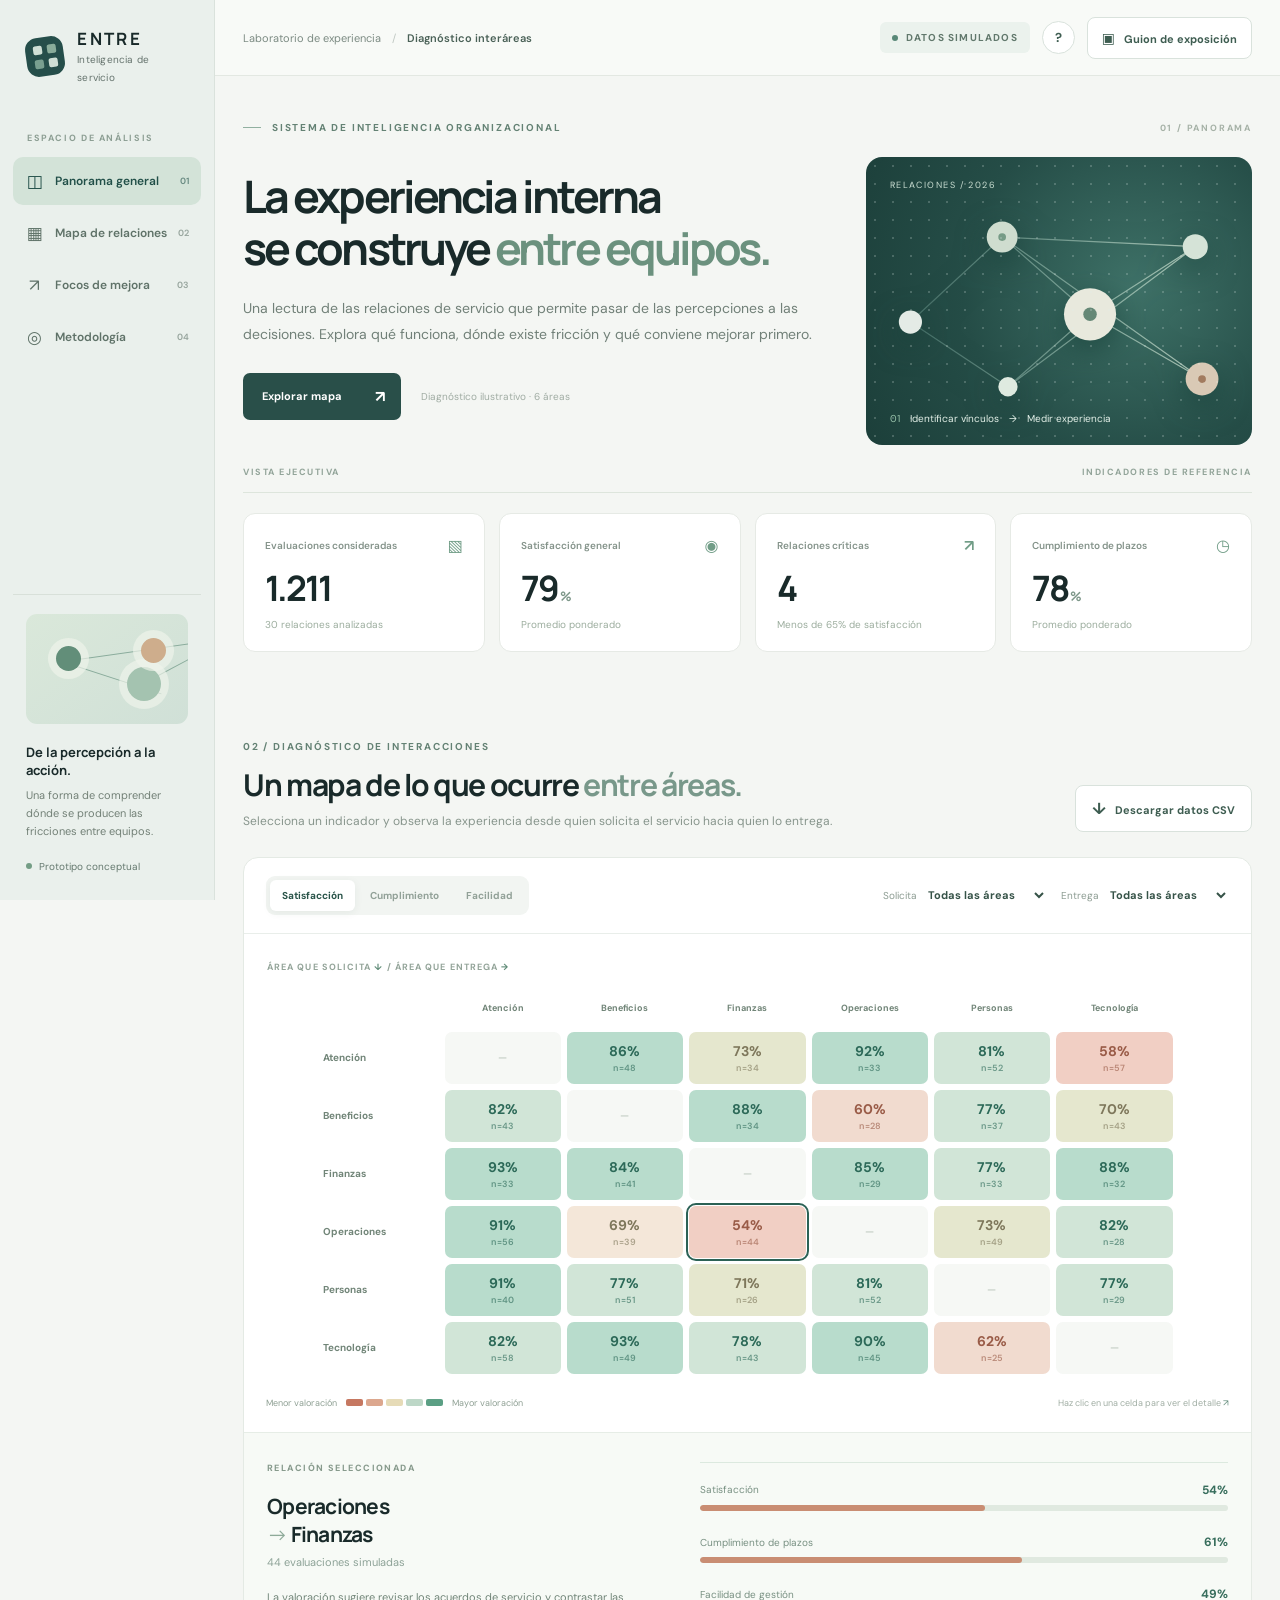
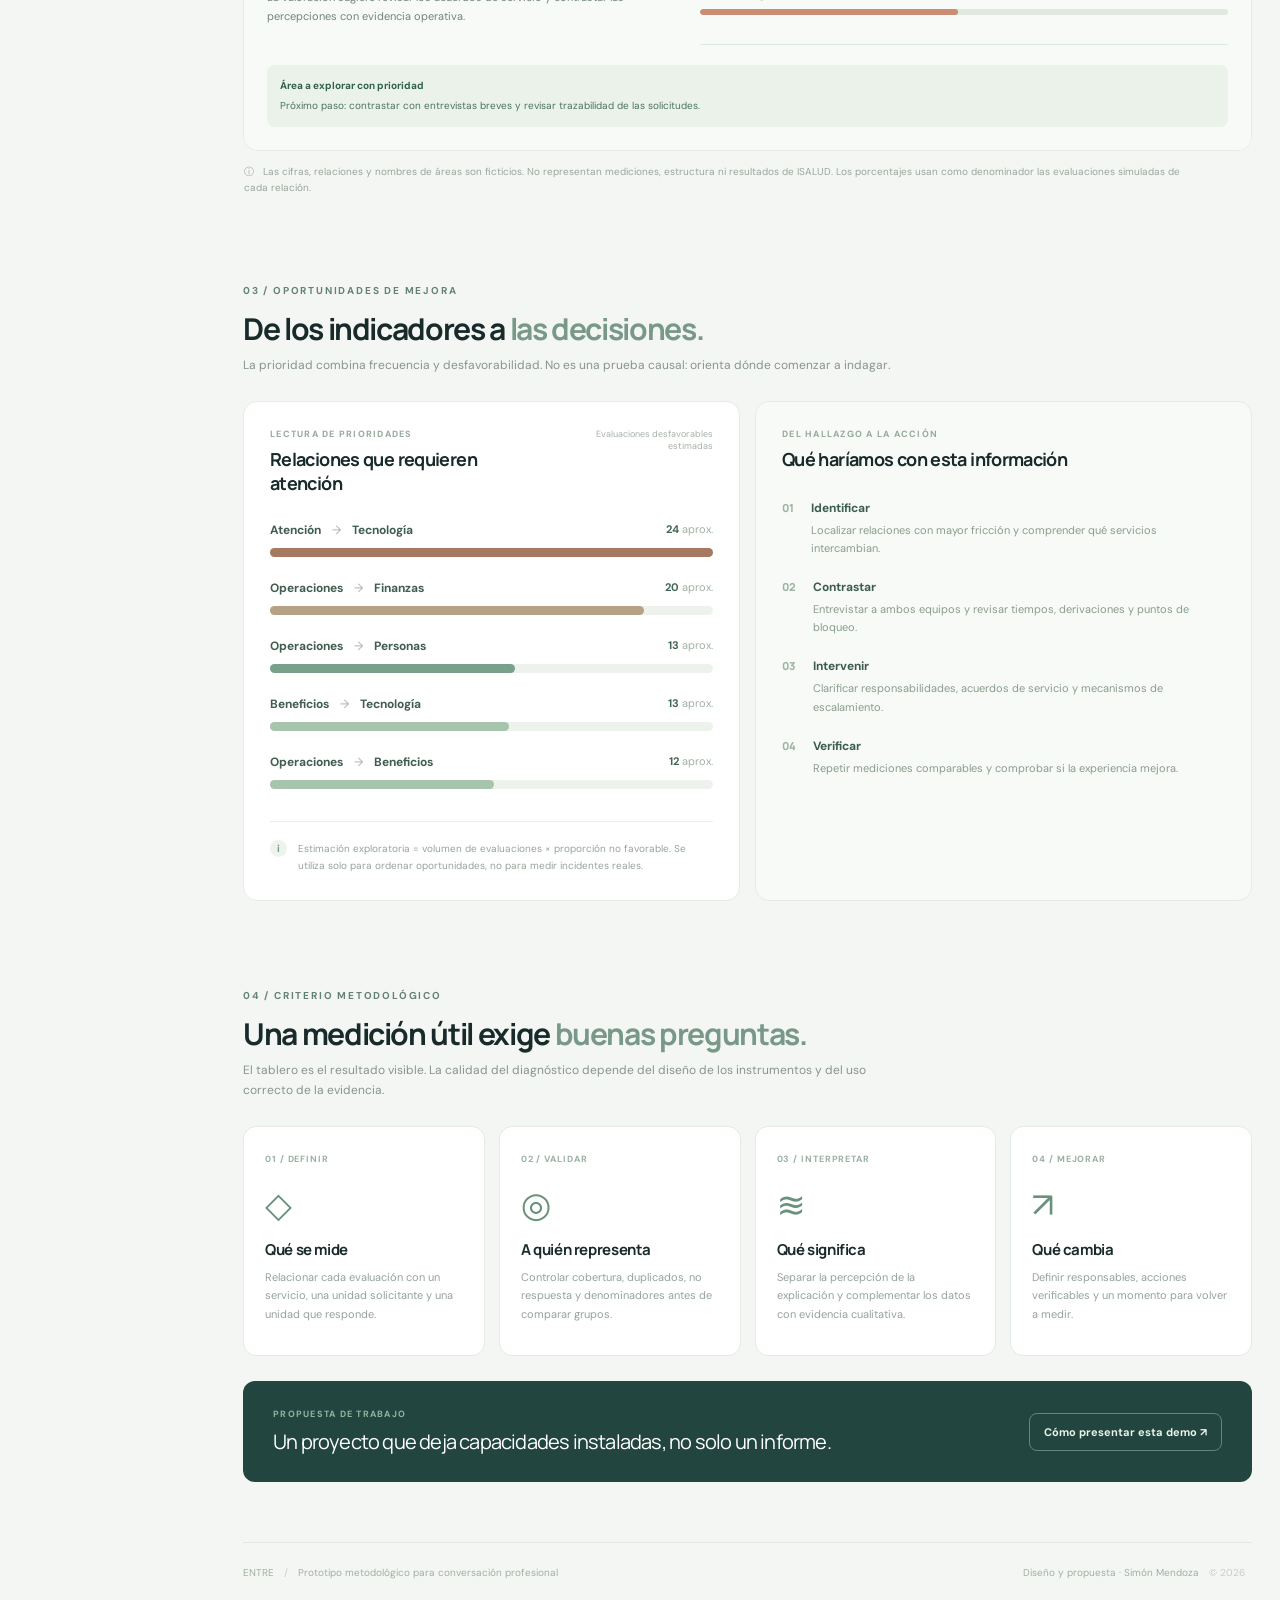
==== index.html @ df9f067a "Add standalone interactive internal-service experience demo" ====
<!doctype html>
<html lang="es">
<head>
  <meta charset="utf-8" />
  <meta name="viewport" content="width=device-width, initial-scale=1" />
  <meta name="theme-color" content="#f5f6f4" />
  <meta name="description" content="Prototipo interactivo de diagnóstico de experiencia de servicio interno, con datos completamente simulados." />
  <title>Experiencia interna — Explorador de relaciones</title>
  <link rel="preconnect" href="https://fonts.googleapis.com" />
  <link rel="preconnect" href="https://fonts.gstatic.com" crossorigin />
  <link href="https://fonts.googleapis.com/css2?family=DM+Sans:wght@400;500;600;700&family=Manrope:wght@400;500;600;700;800&display=swap" rel="stylesheet" />
  <style>
:root{--ink:#192a2a;--ink2:#293d3d;--subtle:#7b8582;--canvas:#f4f6f3;--paper:#fff;--border:#e5e9e5;--green:#2c6964;--greenlight:#e9f1ec;--brown:#bd825e;--radius:17px;--display:'Manrope',system-ui,sans-serif;--body:'DM Sans',system-ui,sans-serif}*{box-sizing:border-box}html{scroll-behavior:smooth}body{margin:0;background:var(--canvas);color:var(--ink);font-family:var(--body);font-size:14px;-webkit-font-smoothing:antialiased}button,select{font:inherit}button,a{-webkit-tap-highlight-color:transparent}button{cursor:pointer}a{text-decoration:none;color:inherit}a:focus-visible,button:focus-visible,select:focus-visible{outline:3px solid #9cc3b0;outline-offset:3px}#inicio,#relaciones,#prioridades,#metodologia{scroll-margin-top:95px}.site-shell{display:flex;min-height:100vh}.sidebar{position:sticky;top:0;height:100vh;width:253px;min-width:253px;padding:31px 19px 24px;background:#eaf0ec;border-right:1px solid #dae2dc;display:flex;flex-direction:column;z-index:30}.brand{display:flex;align-items:center;gap:13px;padding:2px 13px 30px}.brand-mark{height:39px;width:39px;display:grid;grid-template-columns:repeat(2,9px);grid-template-rows:repeat(2,9px);justify-content:center;align-content:center;gap:5px;border-radius:12px;background:#254e4a;transform:rotate(-8deg)}.brand-mark span{background:#cfdfd5;border-radius:2px}.brand-mark span:nth-child(2){background:#89ac9a}.brand-mark span:nth-child(3){background:#799f90}.brand-copy strong{display:block;font-family:var(--display);font-size:17px;letter-spacing:.14em;line-height:1.15}.brand-copy small{font-size:10px;color:#65736d;letter-spacing:.02em}.sidebar-label{padding:17px 14px 13px;font-size:9px;color:#8c9e93;letter-spacing:.18em;font-weight:700}.side-nav{display:grid;gap:4px}.nav-link{display:flex;align-items:center;gap:11px;padding:13px 12px;border-radius:10px;color:#5f7268;font-size:12px;font-weight:600;transition:.2s}.nav-link:hover{background:#dee9e1;color:#1e514b}.nav-link.is-active{background:#d3e3d8;color:#214f48}.nav-icon{font-size:17px;width:19px;text-align:center;font-weight:400}.nav-num{margin-left:auto;font-size:9px;opacity:.6}.sidebar-spacer{flex:1}.sidebar-bottom{padding:19px 13px 0;border-top:1px solid #d8e0d9}.concept-visual{position:relative;height:110px;width:100%;overflow:hidden;background:linear-gradient(142deg,#dae8da,#d0e0d7);border-radius:11px;margin-bottom:19px}.visual-dot{position:absolute;z-index:2;width:25px;height:25px;border-radius:50%;background:#628e79;box-shadow:0 0 0 8px #f0f5ecaa}.visual-dot.a{left:30px;top:32px}.visual-dot.b{left:101px;top:53px;width:34px;height:34px;background:#a4c3b0}.visual-dot.c{right:22px;top:24px;background:#cead8c}.visual-link{position:absolute;background:#8bad9d;height:1px;transform-origin:left}.visual-link.l1{width:95px;left:45px;top:50px;transform:rotate(18deg)}.visual-link.l2{width:79px;left:123px;top:66px;transform:rotate(-28deg)}.visual-link.l3{width:132px;left:45px;top:46px;transform:rotate(-8deg)}.sidebar-bottom-title{font-weight:700;font-family:var(--display);font-size:13px}.sidebar-bottom p{line-height:1.65;color:#738177;font-size:11px;margin:7px 0 15px}.footer-chip{display:inline-flex;align-items:center;gap:7px;font-size:10px;color:#65796f}.footer-chip i,.simulation-indicator span{display:block;background:#749d85;width:6px;height:6px;border-radius:50%}.main-wrap{min-width:0;flex:1}.topbar{height:76px;border-bottom:1px solid #e3e8e2;display:flex;align-items:center;justify-content:space-between;padding:0 clamp(28px,4.1vw,78px);background:#f8faf7;gap:12px}.breadcrumb{display:flex;align-items:center;gap:11px;color:#7c8b83;font-size:11px}.breadcrumb strong{color:#4a6157;font-weight:600}.crumb-sep{opacity:.45}.top-actions{display:flex;align-items:center;gap:12px}.simulation-indicator{font-size:10px;letter-spacing:.12em;color:#61786c;display:flex;align-items:center;gap:8px;font-weight:700;background:#ebf2ed;padding:9px 12px;border-radius:6px}.simulation-indicator span{background:#588877}.outline-button,.icon-button,.light-button{border:1px solid #d9e2dc;background:#fff;color:#3e5d51;border-radius:8px;padding:11px 14px;font-size:11px;font-weight:700;transition:.18s}.outline-button:hover,.light-button:hover{border-color:#7fa996;background:#f0f6f1}.icon-button{height:33px;width:33px;border-radius:50%;padding:0;display:grid;place-items:center;font-size:13px}.tiny-icon{padding-right:6px;font-size:14px}main{max-width:1590px;margin:auto;padding:0 clamp(28px,4.1vw,78px)}.intro-section{padding-top:45px}.eyebrow,.mini-eyebrow{color:#648274;letter-spacing:.18em;font-weight:700;font-size:10px;display:flex;align-items:center;gap:11px}.eyebrow.small{font-size:10px}.mini-line{width:18px;height:1px;background:#91b0a0}.small-stamp{margin-left:auto;color:#a5b1a6;font-size:9px}.hero-grid{display:grid;grid-template-columns:minmax(0,1.8fr) minmax(280px,.82fr);gap:24px;margin-top:23px}.hero-left{padding:13px 0 25px}h1,h2,h3,p{margin-top:0}h1{font-family:var(--display);letter-spacing:-.065em;line-height:1.17;font-size:clamp(38px,3.58vw,62px);font-weight:700;margin:0 0 21px}h1 em{font-style:normal;color:#6b917e}.hero-description{max-width:670px;font-size:14px;color:#718078;line-height:1.85;margin-bottom:25px}.hero-cta{display:flex;align-items:center;gap:20px;color:#a0aca3;font-size:10px}.primary-button{display:inline-flex;align-items:center;justify-content:center;gap:33px;padding:13px 16px 13px 19px;background:#294f49;color:#fff;border:none;border-radius:7px;font-size:11px;font-weight:700;transition:transform .2s,background .2s}.primary-button:hover{background:#36675e;transform:translateY(-1px)}.primary-button span{font-size:16px}.hero-art{position:relative;min-height:261px;border-radius:16px;background:radial-gradient(circle at 70% 45%,#3f7268,#254d47 55%,#1c3f3a);overflow:hidden}.hero-art:after{content:"";position:absolute;inset:0;pointer-events:none;opacity:.22;background-image:radial-gradient(#e1ede9 1px,transparent 1px);background-size:18px 18px}.art-corner{position:absolute;top:22px;left:24px;z-index:2;font-size:9px;letter-spacing:.16em;color:#c9ddd1}.network-illustration{position:absolute;inset:0;width:100%;height:100%;filter:drop-shadow(0 10px 15px #173f37aa)}.art-annotation{position:absolute;bottom:20px;left:24px;right:20px;z-index:2;color:#e3f0e8;font-size:10px;display:flex;gap:10px;align-items:center}.art-annotation span:first-child{color:#98c2aa}.section-divider{border-bottom:1px solid #dde5dc;display:flex;justify-content:space-between;padding:21px 0 14px;margin-bottom:20px;color:#92a499;font-size:9px;font-weight:700;letter-spacing:.17em}.metric-grid{display:grid;grid-template-columns:repeat(4,minmax(0,1fr));gap:14px}.metric-card{padding:21px 21px 20px;border:1px solid #e6eae5;border-radius:12px;background:#fff;min-height:135px;position:relative}.metric-top{display:flex;justify-content:space-between;align-items:center;gap:6px;color:#84938a;font-size:10px;font-weight:600}.metric-glyph{color:#719d87;font-size:16px}.metric-value{font-size:35px;font-family:var(--display);font-weight:700;letter-spacing:-.06em;margin-top:15px;line-height:1}.metric-unit{font-size:13px;letter-spacing:0;padding-left:2px;color:#7d9789}.metric-bottom{color:#9cad9e;font-size:10px;margin-top:12px}.section-space{padding-top:88px}.section-heading{display:flex;justify-content:space-between;align-items:flex-end;gap:18px;margin-bottom:25px}.section-heading h2{font-family:var(--display);font-size:clamp(25px,2.35vw,36px);font-weight:700;line-height:1.24;letter-spacing:-.045em;margin:13px 0 9px}.section-heading h2 span{color:#78988a}.section-heading p{font-size:12px;color:#87958c;line-height:1.65;margin-bottom:0;max-width:660px}.light-button{padding:12px 16px;font-size:11px;white-space:nowrap}.light-button span{font-size:16px;margin-right:6px}.chart-panel{background:#fff;border:1px solid #e4eae4;border-radius:15px;overflow:hidden}.toolbar{display:flex;justify-content:space-between;align-items:center;gap:14px;padding:18px 22px;border-bottom:1px solid #e9eeea;flex-wrap:wrap}.metric-toggle{padding:4px;background:#f2f5f2;border-radius:9px;display:flex;gap:3px}.metric-toggle button{background:transparent;border:0;color:#92a198;font-size:10px;font-weight:700;padding:9px 12px;border-radius:6px}.metric-toggle button.active{color:#285348;background:#fff;box-shadow:0 2px 8px #253d2a10}.toolbar-selectors{display:flex;gap:14px;align-items:center}.toolbar-selectors label{font-size:10px;color:#8c9c92}.toolbar-selectors select{background:#fff;border:0;color:#365348;font-weight:700;font-size:11px;max-width:152px;padding:7px 16px 7px 4px;cursor:pointer}.map-layout{display:grid;grid-template-columns:minmax(0,1.5fr) minmax(246px,.72fr)}.matrix-area{padding:27px 22px 23px;min-width:0}.matrix-label{font-size:9px;color:#93a499;letter-spacing:.12em;font-weight:700;margin:0 0 18px 1px}.matrix-label span{color:#5e8a76}.heatmap-scroll{width:100%;overflow-x:auto}.heatmap{display:grid;grid-template-columns:116px repeat(6,minmax(52px,1fr));grid-template-rows:35px repeat(6,52px);gap:6px;min-width:490px}.hm-corner,.hm-col-label,.hm-row-label{display:flex;align-items:center;font-size:10px;color:#718578;font-weight:700}.hm-col-label{text-align:center;justify-content:center;font-size:9px}.hm-row-label{font-size:10px}.hm-cell{border:1px solid transparent;border-radius:7px;display:flex;align-items:center;justify-content:center;flex-direction:column;gap:2px;color:#30594e;font-weight:700;font-size:14px;transition:transform .2s,box-shadow .2s,filter .2s;min-width:0}.hm-cell:not(.not-applicable):hover{transform:scale(1.055);z-index:2;box-shadow:0 8px 22px #294e3b1d}.hm-cell.selected{outline:2px solid #2c6256;outline-offset:1px;z-index:2}.hm-cell.not-applicable{background:#f6f8f5;color:#c4cec6;cursor:default;font-size:10px}.hm-cell.is-filtered{opacity:.13;pointer-events:none}.hm-cell small{font-size:9px;font-weight:600;opacity:.62}.matrix-foot{display:flex;justify-content:space-between;gap:10px;align-items:center;flex-wrap:wrap;margin-top:23px}.legend{display:flex;gap:9px;align-items:center;font-size:9px;color:#8fa094}.legend-ramp{display:flex;gap:3px}.legend-ramp i{width:17px;height:7px;border-radius:2px;background:#c67861}.legend-ramp i:nth-child(2){background:#dca78e}.legend-ramp i:nth-child(3){background:#e6dbb7}.legend-ramp i:nth-child(4){background:#bdd7c7}.legend-ramp i:nth-child(5){background:#5b9f84}.map-hint{font-size:9px;color:#a1aea4}.map-hint span{color:#5f8978}.relationship-card{background:#f7faf6;border-left:1px solid #e6ede6;padding:29px 23px 23px}.detail-eyebrow{font-size:9px;color:#879a8c;letter-spacing:.16em;font-weight:800}.detail-title{font-family:var(--display);font-size:21px;line-height:1.35;letter-spacing:-.035em;margin:18px 0 7px}.detail-route{color:#8da297;font-size:11px}.detail-summary{font-size:11px;color:#718578;line-height:1.7;margin:19px 0}.detail-metrics{display:grid;gap:14px;padding:19px 0;border-top:1px solid #dce9df;border-bottom:1px solid #dce9df}.detail-metric-top{display:flex;justify-content:space-between;align-items:center;font-size:10px;color:#789082;margin-bottom:7px}.detail-metric-top strong{font-size:12px;color:#376d5c}.micro-track{background:#e0e9e0;border-radius:5px;height:6px;overflow:hidden}.micro-fill{height:100%;background:#71a58a;border-radius:6px}.micro-fill.is-low{background:#c98d73}.micro-fill.is-mid{background:#c6b278}.detail-takeaway{margin-top:20px;padding:13px;background:#eaf2ea;border-radius:8px;font-size:10px;line-height:1.6;color:#4d725f}.detail-takeaway strong{display:block;margin-bottom:4px;color:#315f4d;font-size:10px}.source-note{font-size:10px;color:#9aa69c;margin:13px 1px 0;line-height:1.6;max-width:950px}.source-note span{padding-right:6px}.priority-layout{display:grid;grid-template-columns:1.15fr 1fr;gap:15px}.large-card{background:#fff;border:1px solid #e5ece5;border-radius:14px;padding:26px;min-width:0}.card-head{display:flex;justify-content:space-between;gap:15px;margin-bottom:27px}.card-head h3{font-family:var(--display);font-size:18px;font-weight:700;letter-spacing:-.035em;margin:7px 0 0}.mini-eyebrow{font-size:9px;letter-spacing:.14em;color:#94a99b}.metric-note{color:#a6b0a7;font-size:9px;text-align:right}.priority-bars{display:grid;gap:23px}.bar-info{display:flex;justify-content:space-between;gap:10px;margin-bottom:10px}.bar-name{font-size:12px;font-weight:700;color:#405e50}.bar-name span{font-weight:400;color:#a6b5aa;padding:0 8px}.bar-number{font-size:11px;font-weight:700;color:#426654}.bar-track{height:9px;border-radius:10px;background:#edf2ed}.bar-fill{height:100%;border-radius:10px;background:#a7c4ad;transition:width .4s}.bar-row:first-child .bar-fill{background:#a77961}.bar-row:nth-child(2) .bar-fill{background:#b6a184}.bar-row:nth-child(3) .bar-fill{background:#78a18b}.card-explainer{border-top:1px solid #e9eee8;display:flex;align-items:flex-start;gap:11px;margin-top:32px;padding-top:18px}.small-circle{height:17px;min-width:17px;display:grid;place-items:center;background:#ecf4ed;color:#739d80;border-radius:50%;font-size:10px;font-weight:700}.card-explainer p{font-size:10px;color:#95a49a;line-height:1.7;margin:0}.secondary-card{background:#f8faf7}.action-path{display:grid;gap:20px}.action-item{display:flex;gap:17px}.action-n{color:#9eb4a3;font-family:var(--display);font-size:11px;font-weight:800;padding-top:2px}.action-item strong{font-size:12px;color:#3c5d4e}.action-item p{font-size:11px;color:#889c8c;line-height:1.65;margin:5px 0 0}.method-section{padding-bottom:60px}.method-grid{display:grid;grid-template-columns:repeat(4,1fr);gap:14px}.method-card{background:#fff;border:1px solid #e4eae4;border-radius:13px;padding:21px;min-height:224px}.method-number{font-size:9px;font-weight:700;color:#9ab0a2;letter-spacing:.1em}.method-icon{font-size:35px;margin:22px 0 16px;color:#69927d;line-height:1}.method-card h3{font-family:var(--display);font-size:15px;letter-spacing:-.025em;margin-bottom:8px}.method-card p{color:#94a399;font-size:11px;line-height:1.68}.method-outro{background:#22463f;border-radius:12px;margin-top:25px;padding:27px 30px;display:flex;justify-content:space-between;align-items:center;gap:20px;color:#fff}.method-outro .mini-eyebrow{color:#90b6a1}.method-outro p{font-family:var(--display);font-size:20px;letter-spacing:-.04em;margin:8px 0 0}.outline-button.dark{background:transparent;color:#e9f3e9;border-color:#638578}.outline-button.dark:hover{background:#2f6054}.site-footer{border-top:1px solid #e1e8df;padding:23px 0 33px;display:flex;justify-content:space-between;gap:12px;font-size:10px;color:#a0b0a2}.site-footer span{padding:0 7px;color:#c4cec3}.dialog-backdrop{position:fixed;inset:0;background:#172d27af;display:flex;align-items:center;justify-content:center;z-index:100;padding:18px;backdrop-filter:blur(6px)}.dialog-backdrop[hidden]{display:none}.dialog{background:#fff;border-radius:19px;padding:39px;max-width:590px;width:100%;max-height:94vh;overflow-y:auto;position:relative;box-shadow:0 20px 90px #153e3047}.close-modal{position:absolute;right:19px;top:13px;background:none;border:0;font-size:29px;color:#95a69b}.dialog h2{font-family:var(--display);font-size:28px;letter-spacing:-.05em;line-height:1.22;margin:13px 0}.dialog-lead{font-size:12px;color:#7a8b80;line-height:1.6}.script-list{display:grid;gap:14px;margin:24px 0 29px}.script-list>div{border-left:2px solid #9aba9e;padding-left:15px}.script-list span{font-size:9px;color:#819f89;font-weight:700;letter-spacing:.1em}.script-list p{font-size:12px;line-height:1.7;margin:6px 0 0;color:#466053}.primary-button.full{width:100%;justify-content:space-between}@media(max-width:1300px){.sidebar{width:215px;min-width:215px;padding:27px 13px}.topbar{padding:0 28px}main{padding:0 28px}.hero-grid{grid-template-columns:minmax(0,1.55fr) minmax(250px,1fr)}h1{font-size:clamp(36px,3.5vw,48px)}.map-layout{grid-template-columns:minmax(0,1fr)}.relationship-card{border-left:0;border-top:1px solid #e6ede6;display:grid;grid-template-columns:1fr 1.3fr;column-gap:26px}.detail-eyebrow,.detail-title,.detail-route,.detail-summary{grid-column:1}.detail-metrics{grid-column:2;grid-row:1 / span 4}.detail-takeaway{grid-column:1 / -1}.heatmap{max-width:850px;margin:auto}.priority-layout{grid-template-columns:1fr 1fr}}@media(max-width:950px){.sidebar{width:72px;min-width:72px;align-items:center;padding:21px 7px}.brand{padding:0 0 30px}.brand-copy,.sidebar-label,.nav-link span:not(.nav-icon),.sidebar-bottom{display:none}.nav-link{padding:12px}.nav-icon{font-size:21px;width:22px}.side-nav{width:auto}.hero-grid{grid-template-columns:1fr}.hero-art{min-height:195px}.network-illustration{max-width:450px;left:50%;transform:translateX(-50%)}.metric-grid{grid-template-columns:repeat(2,1fr)}.priority-layout{grid-template-columns:1fr}.method-grid{grid-template-columns:repeat(2,1fr)}}@media(max-width:680px){.site-shell{display:block}.sidebar{position:sticky;height:58px;width:100%;min-width:0;display:flex;flex-direction:row;justify-content:space-between;padding:8px 14px;align-items:center;border-right:0;border-bottom:1px solid #dce5db}.brand{padding:0}.brand-mark{width:31px;height:31px;grid-template-columns:repeat(2,7px);grid-template-rows:repeat(2,7px);gap:3px}.side-nav{display:flex;gap:3px}.nav-link{padding:8px}.nav-icon{font-size:16px}.topbar{height:57px;padding:0 17px}.breadcrumb{font-size:9px}.breadcrumb span:first-child,.crumb-sep{display:none}.top-actions{gap:7px}.simulation-indicator{font-size:8px;padding:8px}.top-actions .outline-button{display:none}main{padding:0 17px}.intro-section{padding-top:28px}.hero-grid{margin-top:17px}.hero-left{padding:3px 0 8px}h1{font-size:39px}.hero-description{font-size:12px}.hero-art{min-height:165px}.art-annotation{font-size:9px}.section-divider{margin-top:9px}.metric-grid{gap:9px}.metric-card{padding:16px;min-height:126px}.metric-value{font-size:31px}.section-space{padding-top:65px}.section-heading{display:block}.section-heading h2{font-size:27px}.section-action{margin-top:15px}.toolbar{padding:14px}.toolbar-selectors{width:100%;justify-content:space-between}.toolbar-selectors select{max-width:115px}.metric-toggle{width:100%;justify-content:space-around}.metric-toggle button{font-size:9px;padding:9px 7px}.matrix-area{padding:23px 12px}.matrix-label{font-size:8px}.matrix-foot{justify-content:center}.map-hint{display:none}.relationship-card{display:block;padding:24px}.detail-metrics{margin-top:12px}.heatmap{min-width:510px}.method-grid{gap:9px}.method-card{min-height:220px;padding:16px}.method-outro{align-items:flex-start;flex-direction:column}.site-footer{flex-direction:column;font-size:9px}.dialog{padding:30px 22px}}

</style>
  <script defer>
// Datos ficticios y agregados. No representan mediciones de ISALUD.
window.DEMO_ROWS = [
  {
    "solicitante": "Atención",
    "prestadora": "Beneficios",
    "evaluaciones": 48,
    "satisfaccion": 86,
    "cumplimiento": 81,
    "facilidad": 87
  },
  {
    "solicitante": "Atención",
    "prestadora": "Finanzas",
    "evaluaciones": 34,
    "satisfaccion": 73,
    "cumplimiento": 69,
    "facilidad": 63
  },
  {
    "solicitante": "Atención",
    "prestadora": "Operaciones",
    "evaluaciones": 33,
    "satisfaccion": 92,
    "cumplimiento": 92,
    "facilidad": 80
  },
  {
    "solicitante": "Atención",
    "prestadora": "Personas",
    "evaluaciones": 52,
    "satisfaccion": 81,
    "cumplimiento": 75,
    "facilidad": 69
  },
  {
    "solicitante": "Atención",
    "prestadora": "Tecnología",
    "evaluaciones": 57,
    "satisfaccion": 58,
    "cumplimiento": 55,
    "facilidad": 53
  },
  {
    "solicitante": "Beneficios",
    "prestadora": "Atención",
    "evaluaciones": 43,
    "satisfaccion": 82,
    "cumplimiento": 75,
    "facilidad": 78
  },
  {
    "solicitante": "Beneficios",
    "prestadora": "Finanzas",
    "evaluaciones": 34,
    "satisfaccion": 88,
    "cumplimiento": 89,
    "facilidad": 85
  },
  {
    "solicitante": "Beneficios",
    "prestadora": "Operaciones",
    "evaluaciones": 28,
    "satisfaccion": 60,
    "cumplimiento": 64,
    "facilidad": 55
  },
  {
    "solicitante": "Beneficios",
    "prestadora": "Personas",
    "evaluaciones": 37,
    "satisfaccion": 77,
    "cumplimiento": 78,
    "facilidad": 67
  },
  {
    "solicitante": "Beneficios",
    "prestadora": "Tecnología",
    "evaluaciones": 43,
    "satisfaccion": 70,
    "cumplimiento": 68,
    "facilidad": 77
  },
  {
    "solicitante": "Finanzas",
    "prestadora": "Atención",
    "evaluaciones": 33,
    "satisfaccion": 93,
    "cumplimiento": 96,
    "facilidad": 90
  },
  {
    "solicitante": "Finanzas",
    "prestadora": "Beneficios",
    "evaluaciones": 41,
    "satisfaccion": 84,
    "cumplimiento": 83,
    "facilidad": 78
  },
  {
    "solicitante": "Finanzas",
    "prestadora": "Operaciones",
    "evaluaciones": 29,
    "satisfaccion": 85,
    "cumplimiento": 91,
    "facilidad": 77
  },
  {
    "solicitante": "Finanzas",
    "prestadora": "Personas",
    "evaluaciones": 33,
    "satisfaccion": 77,
    "cumplimiento": 83,
    "facilidad": 71
  },
  {
    "solicitante": "Finanzas",
    "prestadora": "Tecnología",
    "evaluaciones": 32,
    "satisfaccion": 88,
    "cumplimiento": 86,
    "facilidad": 83
  },
  {
    "solicitante": "Operaciones",
    "prestadora": "Atención",
    "evaluaciones": 56,
    "satisfaccion": 91,
    "cumplimiento": 89,
    "facilidad": 96
  },
  {
    "solicitante": "Operaciones",
    "prestadora": "Beneficios",
    "evaluaciones": 39,
    "satisfaccion": 69,
    "cumplimiento": 64,
    "facilidad": 65
  },
  {
    "solicitante": "Operaciones",
    "prestadora": "Finanzas",
    "evaluaciones": 44,
    "satisfaccion": 54,
    "cumplimiento": 61,
    "facilidad": 49
  },
  {
    "solicitante": "Operaciones",
    "prestadora": "Personas",
    "evaluaciones": 49,
    "satisfaccion": 73,
    "cumplimiento": 73,
    "facilidad": 73
  },
  {
    "solicitante": "Operaciones",
    "prestadora": "Tecnología",
    "evaluaciones": 28,
    "satisfaccion": 82,
    "cumplimiento": 84,
    "facilidad": 80
  },
  {
    "solicitante": "Personas",
    "prestadora": "Atención",
    "evaluaciones": 40,
    "satisfaccion": 91,
    "cumplimiento": 87,
    "facilidad": 97
  },
  {
    "solicitante": "Personas",
    "prestadora": "Beneficios",
    "evaluaciones": 51,
    "satisfaccion": 77,
    "cumplimiento": 75,
    "facilidad": 76
  },
  {
    "solicitante": "Personas",
    "prestadora": "Finanzas",
    "evaluaciones": 26,
    "satisfaccion": 71,
    "cumplimiento": 75,
    "facilidad": 68
  },
  {
    "solicitante": "Personas",
    "prestadora": "Operaciones",
    "evaluaciones": 52,
    "satisfaccion": 81,
    "cumplimiento": 74,
    "facilidad": 70
  },
  {
    "solicitante": "Personas",
    "prestadora": "Tecnología",
    "evaluaciones": 29,
    "satisfaccion": 77,
    "cumplimiento": 81,
    "facilidad": 77
  },
  {
    "solicitante": "Tecnología",
    "prestadora": "Atención",
    "evaluaciones": 58,
    "satisfaccion": 82,
    "cumplimiento": 89,
    "facilidad": 83
  },
  {
    "solicitante": "Tecnología",
    "prestadora": "Beneficios",
    "evaluaciones": 49,
    "satisfaccion": 93,
    "cumplimiento": 91,
    "facilidad": 90
  },
  {
    "solicitante": "Tecnología",
    "prestadora": "Finanzas",
    "evaluaciones": 43,
    "satisfaccion": 78,
    "cumplimiento": 78,
    "facilidad": 70
  },
  {
    "solicitante": "Tecnología",
    "prestadora": "Operaciones",
    "evaluaciones": 45,
    "satisfaccion": 90,
    "cumplimiento": 83,
    "facilidad": 96
  },
  {
    "solicitante": "Tecnología",
    "prestadora": "Personas",
    "evaluaciones": 25,
    "satisfaccion": 62,
    "cumplimiento": 69,
    "facilidad": 61
  }
];

</script>
  <script defer>
(() => {
'use strict';
const rows = window.DEMO_ROWS || [];
const areas = ['Atención', 'Beneficios', 'Finanzas', 'Operaciones', 'Personas', 'Tecnología'];
const metrics = {satisfaccion:'Satisfacción', cumplimiento:'Cumplimiento de plazos', facilidad:'Facilidad de gestión'};
let metric='satisfaccion',source='all',target='all',selected={solicitante:'Operaciones',prestadora:'Finanzas'};
const $ = s=>document.querySelector(s);
const fmt = n=>new Intl.NumberFormat('es-CL',{maximumFractionDigits:0}).format(n);
const filtered=()=>rows.filter(r=>(source==='all'||r.solicitante===source)&&(target==='all'||r.prestadora===target));
const weighted = (arr,key) => arr.length? Math.round(arr.reduce((a,r)=>a+r[key]*r.evaluaciones,0)/arr.reduce((a,r)=>a+r.evaluaciones,0)):0;
const labelClass = v=>v<65?'is-low':v<78?'is-mid':'';
const cellColor=v=>v<60?'#f1cfc4':v<65?'#f1dbcf':v<70?'#f4e7d9':v<77?'#e5e7ce':v<84?'#d1e5d7':'#b8dccc';
const cellText=v=>v<65?'#995b47':v<75?'#7e775b':'#2c6958';
const el=(tag,cls,text)=>{const o=document.createElement(tag);if(cls)o.className=cls;if(text!==undefined)o.textContent=text;return o};
function renderKPIs(){const ds=filtered(),n=ds.reduce((a,r)=>a+r.evaluaciones,0),sat=weighted(ds,'satisfaccion'),time=weighted(ds,'cumplimiento'),critical=ds.filter(r=>r.satisfaccion<65).length;const data=[{label:'Evaluaciones consideradas',value:fmt(n),unit:'',bottom:`${ds.length} relaciones analizadas`,ico:'▧'},{label:'Satisfacción general',value:sat,unit:'%',bottom:'Promedio ponderado',ico:'◉'},{label:'Relaciones críticas',value:critical,unit:'',bottom:'Menos de 65% de satisfacción',ico:'↗'},{label:'Cumplimiento de plazos',value:time,unit:'%',bottom:'Promedio ponderado',ico:'◷'}];$('#kpis').innerHTML=data.map(d=>`<article class="metric-card"><div class="metric-top"><span>${d.label}</span><span class="metric-glyph">${d.ico}</span></div><div class="metric-value">${d.value}<span class="metric-unit">${d.unit}</span></div><div class="metric-bottom">${d.bottom}</div></article>`).join('')}
function renderHeatmap(){const container=$('#heatmap');container.replaceChildren();container.appendChild(el('div','hm-corner',''));areas.forEach(a=>container.appendChild(el('div','hm-col-label',a)));areas.forEach(s=>{container.appendChild(el('div','hm-row-label',s));areas.forEach(t=>{const r=rows.find(x=>x.solicitante===s&&x.prestadora===t);if(!r){container.appendChild(el('div','hm-cell not-applicable','—'));return}const cell=el('button','hm-cell');const isfiltered=(source!=='all'&&s!==source)||(target!=='all'&&t!==target);if(isfiltered)cell.classList.add('is-filtered');if(selected.solicitante===s&&selected.prestadora===t)cell.classList.add('selected');cell.style.background=cellColor(r[metric]);cell.style.color=cellText(r[metric]);cell.disabled=isfiltered;cell.setAttribute('type','button');cell.setAttribute('aria-label',`${s} solicita a ${t}: ${r[metric]}%, ${r.evaluaciones} evaluaciones`);cell.title=`${s} → ${t} | ${r[metric]}% | n=${r.evaluaciones}`;cell.appendChild(el('span','',`${r[metric]}%`));cell.appendChild(el('small','',`n=${r.evaluaciones}`));cell.addEventListener('click',()=>{selected={solicitante:s,prestadora:t};renderHeatmap();renderDetail()});container.appendChild(cell)})})}
function renderDetail(){let r=rows.find(x=>x.solicitante===selected.solicitante&&x.prestadora===selected.prestadora);const ds=filtered();if(!r||!ds.includes(r)){r=ds[0];if(!r){$('#relationshipDetail').innerHTML='<div class="detail-title">Sin datos para esta selección</div>';return}selected={solicitante:r.solicitante,prestadora:r.prestadora}}
const v=r[metric],status=v<65?'Área a explorar con prioridad':v<78?'Relación con oportunidades de mejora':'Relación con evaluación favorable';
const explanation=v<65?'La valoración sugiere revisar los acuerdos de servicio y contrastar las percepciones con evidencia operativa.':v<78?'Existe espacio para profundizar en atributos concretos antes de diseñar mejoras.':'Conviene identificar las prácticas que funcionan para evaluar si pueden transferirse a otras relaciones.';
$('#relationshipDetail').innerHTML=`<div class="detail-eyebrow">RELACIÓN SELECCIONADA</div><h3 class="detail-title">${r.solicitante}<br><span style="color:#8eaa99;font-weight:400">→</span> ${r.prestadora}</h3><div class="detail-route">${fmt(r.evaluaciones)} evaluaciones simuladas</div><p class="detail-summary">${explanation}</p><div class="detail-metrics">${[['Satisfacción',r.satisfaccion],['Cumplimiento de plazos',r.cumplimiento],['Facilidad de gestión',r.facilidad]].map(([a,v])=>`<div><div class="detail-metric-top"><span>${a}</span><strong>${v}%</strong></div><div class="micro-track"><div class="micro-fill ${labelClass(v)}" style="width:${v}%"></div></div></div>`).join('')}</div><div class="detail-takeaway"><strong>${status}</strong>Próximo paso: contrastar con entrevistas breves y revisar trazabilidad de las solicitudes.</div>`}
function renderPriorities(){const ds=filtered();const ranked=ds.map(r=>({...r,estimated:r.evaluaciones*(100-r.satisfaccion)/100})).sort((a,b)=>b.estimated-a.estimated).slice(0,5);const mx=Math.max(...ranked.map(x=>x.estimated),1);$('#priorityBars').innerHTML=ranked.length?ranked.map((r,i)=>`<div class="bar-row"><div class="bar-info"><div class="bar-name">${r.solicitante} <span>→</span> ${r.prestadora}</div><div class="bar-number">${Math.round(r.estimated)} <span style="color:#a0b0a3;font-weight:400">aprox.</span></div></div><div class="bar-track"><div class="bar-fill" style="width:${(r.estimated/mx*100).toFixed(1)}%"></div></div></div>`).join(''):'<div class="detail-summary">No hay relaciones para mostrar.</div>'}
function update(){const ds=filtered();if(!ds.some(r=>r.solicitante===selected.solicitante&&r.prestadora===selected.prestadora)&&ds.length)selected={solicitante:ds[0].solicitante,prestadora:ds[0].prestadora};renderKPIs();renderHeatmap();renderDetail();renderPriorities()}
function init(){if(!rows.length){$('main').innerHTML='<h1>No se encontraron los datos de demostración.</h1>';return}for(const a of areas){$('#sourceFilter').appendChild(new Option(a,a));$('#targetFilter').appendChild(new Option(a,a))}$('#sourceFilter').addEventListener('change',e=>{source=e.target.value;update()});$('#targetFilter').addEventListener('change',e=>{target=e.target.value;update()});document.querySelectorAll('[data-metric]').forEach(b=>b.addEventListener('click',()=>{metric=b.dataset.metric;document.querySelectorAll('[data-metric]').forEach(x=>x.classList.toggle('active',x===b));renderHeatmap();renderDetail()}));$('#exportBtn').addEventListener('click',()=>{const h=['solicitante','prestadora','evaluaciones','satisfaccion','cumplimiento','facilidad'];const lines=[h.join(';'),...filtered().map(r=>h.map(k=>r[k]).join(';'))];const blob=new Blob(['\ufeff'+lines.join('\r\n')],{type:'text/csv;charset=utf-8'});const url=URL.createObjectURL(blob),a=document.createElement('a');a.href=url;a.download='demostracion_experiencia_servicio_datos_simulados.csv';document.body.appendChild(a);a.click();a.remove();setTimeout(()=>URL.revokeObjectURL(url),1000)});
const modal=$('#guideModal');const open=()=>{modal.hidden=false;document.body.style.overflow='hidden';$('#closeGuide').focus()};const close=()=>{modal.hidden=true;document.body.style.overflow=''};$('#openGuide').addEventListener('click',open);$('#presentBtn').addEventListener('click',open);$('#openGuideBottom').addEventListener('click',open);$('#closeGuide').addEventListener('click',close);$('#closeGuideBottom').addEventListener('click',close);modal.addEventListener('click',e=>{if(e.target===modal)close()});document.addEventListener('keydown',e=>{if(e.key==='Escape'&&!modal.hidden)close()});
const links=document.querySelectorAll('[data-nav]');const observer=new IntersectionObserver(entries=>{const visibles=entries.filter(e=>e.isIntersecting).sort((a,b)=>b.intersectionRatio-a.intersectionRatio);if(visibles[0])links.forEach(l=>l.classList.toggle('is-active',l.dataset.nav===visibles[0].target.id))},{rootMargin:'-15% 0px -55% 0px',threshold:[0,.1,.4]});['inicio','relaciones','prioridades','metodologia'].forEach(id=>observer.observe(document.getElementById(id)));update()}
if(document.readyState==='loading')document.addEventListener('DOMContentLoaded',init);else init();
})();

</script>
</head>
<body>
  <div class="site-shell">
    <aside class="sidebar" aria-label="Navegación principal">
      <a href="#inicio" class="brand" aria-label="Regresar al resumen">
        <div class="brand-mark" aria-hidden="true"><span></span><span></span><span></span><span></span></div>
        <div class="brand-copy"><strong>ENTRE</strong><small>Inteligencia de servicio</small></div>
      </a>
      <div class="sidebar-label">ESPACIO DE ANÁLISIS</div>
      <nav class="side-nav" aria-label="Secciones">
        <a class="nav-link is-active" href="#inicio" data-nav="inicio"><span class="nav-icon">◫</span><span>Panorama general</span><span class="nav-num">01</span></a>
        <a class="nav-link" href="#relaciones" data-nav="relaciones"><span class="nav-icon">▦</span><span>Mapa de relaciones</span><span class="nav-num">02</span></a>
        <a class="nav-link" href="#prioridades" data-nav="prioridades"><span class="nav-icon">↗</span><span>Focos de mejora</span><span class="nav-num">03</span></a>
        <a class="nav-link" href="#metodologia" data-nav="metodologia"><span class="nav-icon">◎</span><span>Metodología</span><span class="nav-num">04</span></a>
      </nav>
      <div class="sidebar-spacer"></div>
      <div class="sidebar-bottom">
        <div class="concept-visual"><span class="visual-dot a"></span><span class="visual-dot b"></span><span class="visual-dot c"></span><span class="visual-link l1"></span><span class="visual-link l2"></span><span class="visual-link l3"></span></div>
        <div class="sidebar-bottom-title">De la percepción a la acción.</div>
        <p>Una forma de comprender dónde se producen las fricciones entre equipos.</p>
        <span class="footer-chip"><i></i> Prototipo conceptual</span>
      </div>
    </aside>

    <div class="main-wrap">
      <header class="topbar">
        <div class="breadcrumb"><span>Laboratorio de experiencia</span><span class="crumb-sep">/</span><strong>Diagnóstico interáreas</strong></div>
        <div class="top-actions"><span class="simulation-indicator"><span></span> DATOS SIMULADOS</span><button id="openGuide" class="icon-button" aria-label="Cómo usar esta demostración" title="Cómo usar esta demostración">?</button><button id="presentBtn" class="outline-button"><span class="tiny-icon">▣</span> Guion de exposición</button></div>
      </header>

      <main>
        <section class="intro-section" id="inicio">
          <div class="eyebrow"><span class="mini-line"></span> SISTEMA DE INTELIGENCIA ORGANIZACIONAL <span class="small-stamp">01 / PANORAMA</span></div>
          <div class="hero-grid">
            <div class="hero-left"><h1>La experiencia interna<br>se construye <em>entre equipos.</em></h1><p class="hero-description">Una lectura de las relaciones de servicio que permite pasar de las percepciones a las decisiones. Explora qué funciona, dónde existe fricción y qué conviene mejorar primero.</p><div class="hero-cta"><a class="primary-button" href="#relaciones">Explorar mapa <span aria-hidden="true">↗</span></a><span>Diagnóstico ilustrativo · 6 áreas</span></div></div>
            <div class="hero-art" aria-hidden="true"><div class="art-corner">RELACIONES / 2026</div><svg viewBox="0 0 400 260" class="network-illustration"><defs><linearGradient id="lineGrad" x1="0" x2="1"><stop stop-color="#92c1b5" stop-opacity=".3"/><stop offset="1" stop-color="#d9ead9" stop-opacity=".7"/></linearGradient></defs><path d="M46 152L141 64L232 144L341 74M46 152L147 219L232 144L348 211M141 64L348 211M141 64L341 74M147 219L341 74" stroke="url(#lineGrad)" stroke-width="1.3" fill="none"/><circle cx="46" cy="152" r="12" fill="#e4ebe6"/><circle cx="141" cy="64" r="16" fill="#cfddcf"/><circle cx="232" cy="144" r="27" fill="#e8e9dd"/><circle cx="341" cy="74" r="13" fill="#d5e3d7"/><circle cx="147" cy="219" r="10" fill="#dfeae0"/><circle cx="348" cy="211" r="17" fill="#d9c9b5"/><circle cx="232" cy="144" r="7" fill="#658876"/><circle cx="141" cy="64" r="4" fill="#769b86"/><circle cx="348" cy="211" r="4" fill="#a27b5f"/></svg><div class="art-annotation"><span>01</span> Identificar vínculos <span>→</span> Medir experiencia</div></div>
          </div>
          <div class="section-divider"><span>VISTA EJECUTIVA</span><span>INDICADORES DE REFERENCIA</span></div>
          <div class="metric-grid" id="kpis"></div>
        </section>

        <section class="section-space" id="relaciones">
          <div class="section-heading"><div><div class="eyebrow small">02 / DIAGNÓSTICO DE INTERACCIONES</div><h2>Un mapa de lo que ocurre <span>entre áreas.</span></h2><p>Selecciona un indicador y observa la experiencia desde quien solicita el servicio hacia quien lo entrega.</p></div><div class="section-action"><button id="exportBtn" class="light-button"><span>↓</span> Descargar datos CSV</button></div></div>
          <div class="chart-panel">
            <div class="toolbar"><div class="metric-toggle" role="group" aria-label="Indicador de la matriz"><button data-metric="satisfaccion" class="active">Satisfacción</button><button data-metric="cumplimiento">Cumplimiento</button><button data-metric="facilidad">Facilidad</button></div><div class="toolbar-selectors"><label for="sourceFilter">Solicita <select id="sourceFilter"><option value="all">Todas las áreas</option></select></label><label for="targetFilter">Entrega <select id="targetFilter"><option value="all">Todas las áreas</option></select></label></div></div>
            <div class="map-layout"><div class="matrix-area"><div class="matrix-label">ÁREA QUE SOLICITA <span>↓</span> / ÁREA QUE ENTREGA <span>→</span></div><div class="heatmap-scroll"><div id="heatmap" class="heatmap" role="group" aria-label="Matriz de experiencia entre áreas"></div></div><div class="matrix-foot"><div class="legend"><span>Menor valoración</span><div class="legend-ramp"><i></i><i></i><i></i><i></i><i></i></div><span>Mayor valoración</span></div><div class="map-hint">Haz clic en una celda para ver el detalle <span>↗</span></div></div></div><div class="relationship-card" id="relationshipDetail" aria-live="polite"></div></div>
          </div>
          <p class="source-note"><span>ⓘ</span> Las cifras, relaciones y nombres de áreas son ficticios. No representan mediciones, estructura ni resultados de ISALUD. Los porcentajes usan como denominador las evaluaciones simuladas de cada relación.</p>
        </section>

        <section class="section-space" id="prioridades">
          <div class="section-heading"><div><div class="eyebrow small">03 / OPORTUNIDADES DE MEJORA</div><h2>De los indicadores a <span>las decisiones.</span></h2><p>La prioridad combina frecuencia y desfavorabilidad. No es una prueba causal: orienta dónde comenzar a indagar.</p></div></div>
          <div class="priority-layout"><article class="large-card"><div class="card-head"><div><span class="mini-eyebrow">LECTURA DE PRIORIDADES</span><h3>Relaciones que requieren atención</h3></div><div class="metric-note" id="priorityUnit">Evaluaciones desfavorables estimadas</div></div><div id="priorityBars" class="priority-bars"></div><div class="card-explainer"><span class="small-circle">i</span><p>Estimación exploratoria = volumen de evaluaciones × proporción no favorable. Se utiliza solo para ordenar oportunidades, no para medir incidentes reales.</p></div></article><article class="large-card secondary-card"><div class="card-head"><div><span class="mini-eyebrow">DEL HALLAZGO A LA ACCIÓN</span><h3>Qué haríamos con esta información</h3></div></div><div class="action-path"><div class="action-item"><span class="action-n">01</span><div><strong>Identificar</strong><p>Localizar relaciones con mayor fricción y comprender qué servicios intercambian.</p></div></div><div class="action-item"><span class="action-n">02</span><div><strong>Contrastar</strong><p>Entrevistar a ambos equipos y revisar tiempos, derivaciones y puntos de bloqueo.</p></div></div><div class="action-item"><span class="action-n">03</span><div><strong>Intervenir</strong><p>Clarificar responsabilidades, acuerdos de servicio y mecanismos de escalamiento.</p></div></div><div class="action-item"><span class="action-n">04</span><div><strong>Verificar</strong><p>Repetir mediciones comparables y comprobar si la experiencia mejora.</p></div></div></div></article></div>
        </section>

        <section class="section-space method-section" id="metodologia"><div class="section-heading"><div><div class="eyebrow small">04 / CRITERIO METODOLÓGICO</div><h2>Una medición útil exige <span>buenas preguntas.</span></h2><p>El tablero es el resultado visible. La calidad del diagnóstico depende del diseño de los instrumentos y del uso correcto de la evidencia.</p></div></div><div class="method-grid"><div class="method-card"><span class="method-number">01 / DEFINIR</span><div class="method-icon">◇</div><h3>Qué se mide</h3><p>Relacionar cada evaluación con un servicio, una unidad solicitante y una unidad que responde.</p></div><div class="method-card"><span class="method-number">02 / VALIDAR</span><div class="method-icon">◎</div><h3>A quién representa</h3><p>Controlar cobertura, duplicados, no respuesta y denominadores antes de comparar grupos.</p></div><div class="method-card"><span class="method-number">03 / INTERPRETAR</span><div class="method-icon">≋</div><h3>Qué significa</h3><p>Separar la percepción de la explicación y complementar los datos con evidencia cualitativa.</p></div><div class="method-card"><span class="method-number">04 / MEJORAR</span><div class="method-icon">↗</div><h3>Qué cambia</h3><p>Definir responsables, acciones verificables y un momento para volver a medir.</p></div></div><div class="method-outro"><div><span class="mini-eyebrow">PROPUESTA DE TRABAJO</span><p>Un proyecto que deja capacidades instaladas, no solo un informe.</p></div><button class="outline-button dark" id="openGuideBottom">Cómo presentar esta demo <span>↗</span></button></div></section>
        <footer class="site-footer"><div>ENTRE <span>/</span> Prototipo metodológico para conversación profesional</div><div>Diseño y propuesta · Simón Mendoza <span>© 2026</span></div></footer>
      </main>
    </div>
  </div>

  <div class="dialog-backdrop" id="guideModal" hidden><div class="dialog" role="dialog" aria-modal="true" aria-labelledby="dialogTitle"><button class="close-modal" id="closeGuide" aria-label="Cerrar">×</button><span class="mini-eyebrow">GUION DE EXPOSICIÓN · 90 SEGUNDOS</span><h2 id="dialogTitle">Cómo mostrar el prototipo durante la entrevista</h2><p class="dialog-lead">Este sitio es una demostración conceptual: no contiene datos de la organización.</p><div class="script-list"><div><span>01 · 20 s</span><p>«Este ejemplo muestra cómo pasaría de una encuesta general a un análisis por relaciones entre áreas».</p></div><div><span>02 · 35 s</span><p>«En la matriz identificamos quién solicita servicios, quién los entrega y qué dimensiones generan mayores dificultades. Cada celda se puede examinar».</p></div><div><span>03 · 25 s</span><p>«Luego priorizamos dónde investigar primero, combinando volumen y evaluación. Lo contrastaríamos con entrevistas y registros operativos».</p></div><div><span>04 · 10 s</span><p>«La finalidad es acordar mejoras verificables que puedan seguir monitoreándose».</p></div></div><button id="closeGuideBottom" class="primary-button full">Entendido <span>↗</span></button></div></div>
</body>
</html>
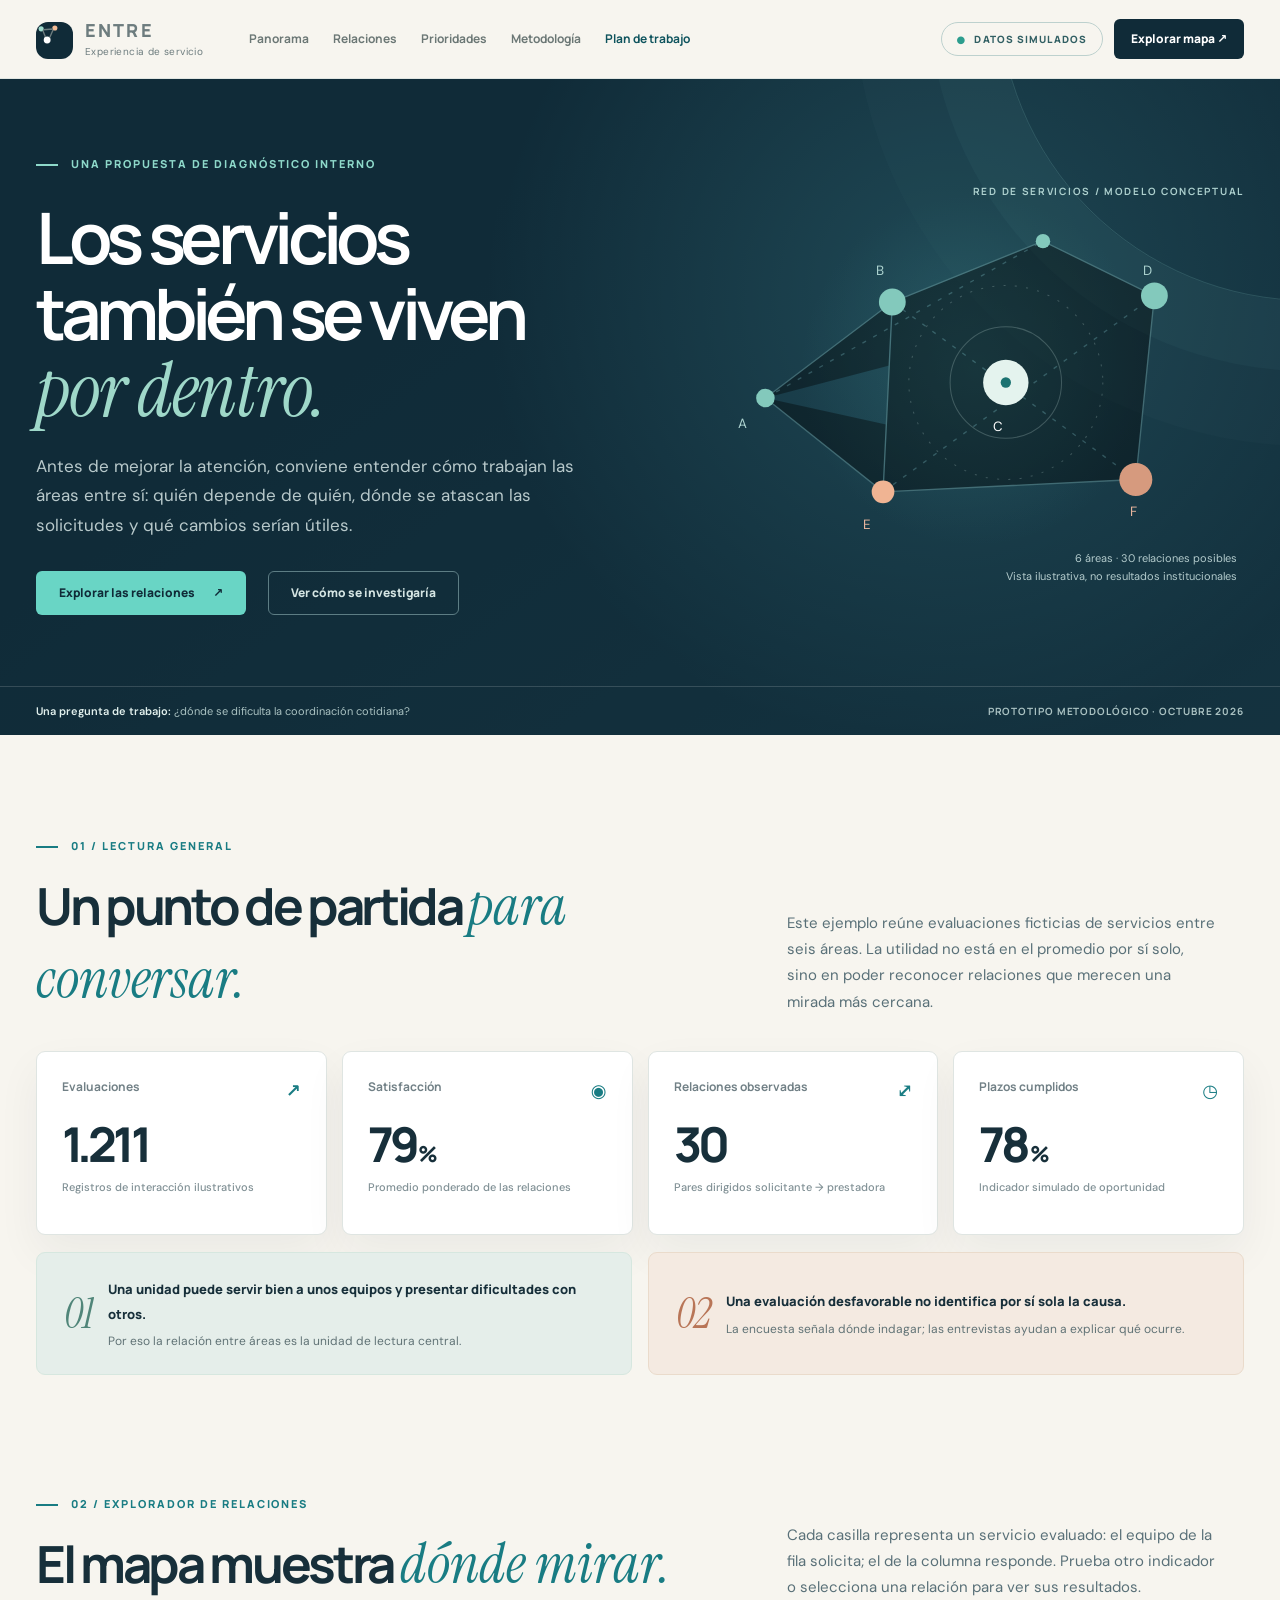
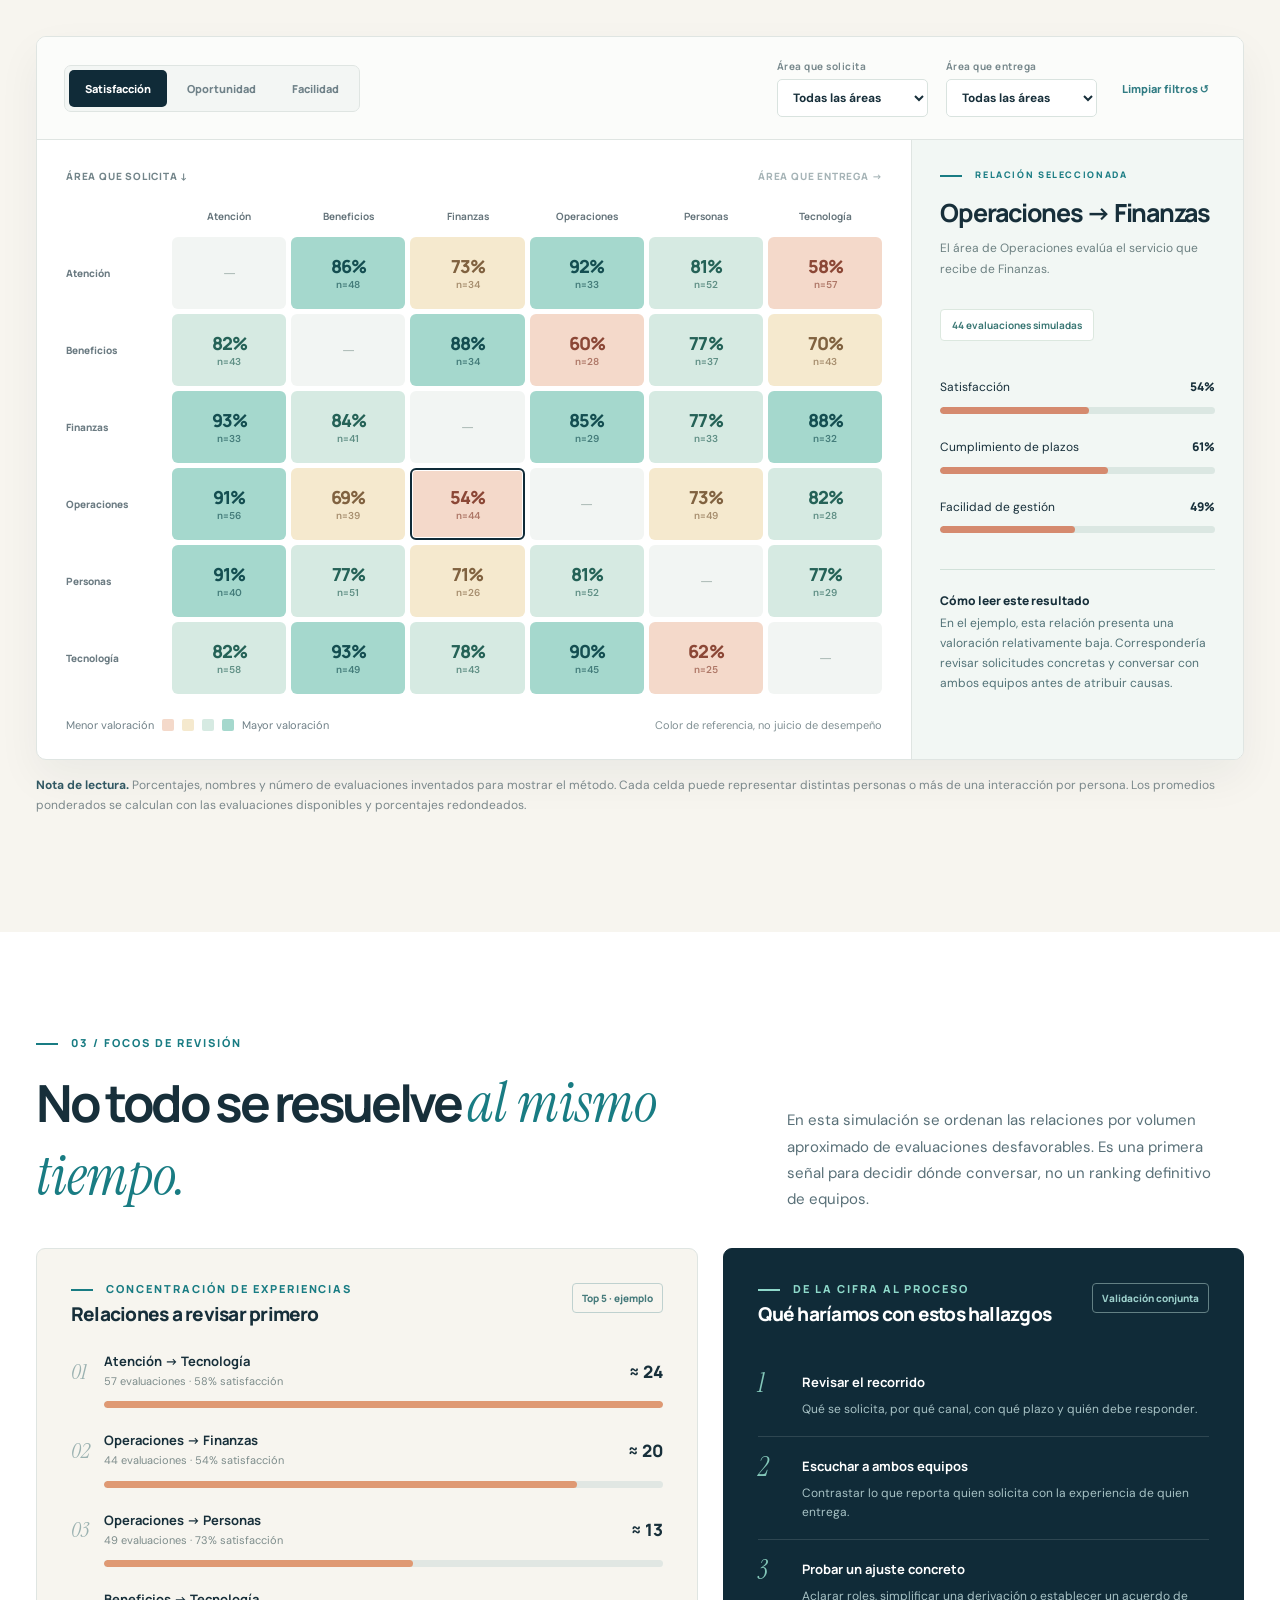
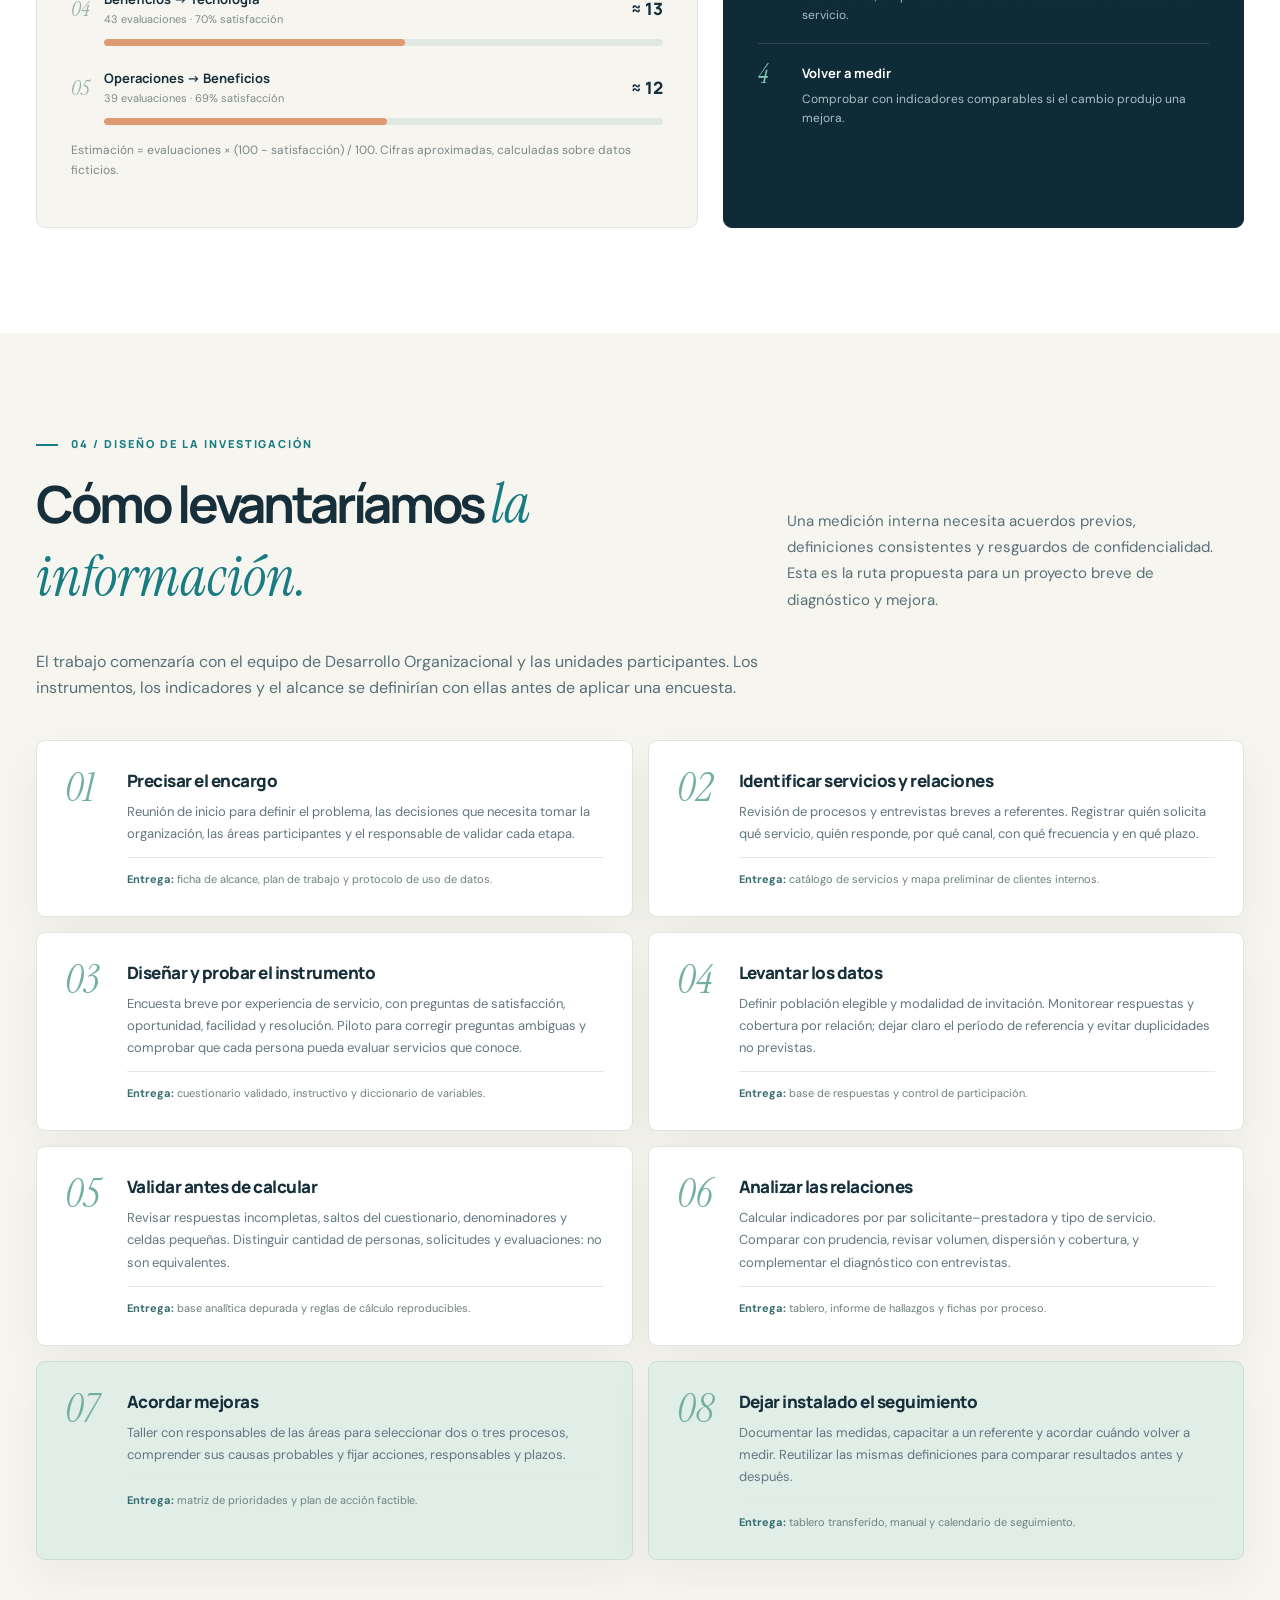
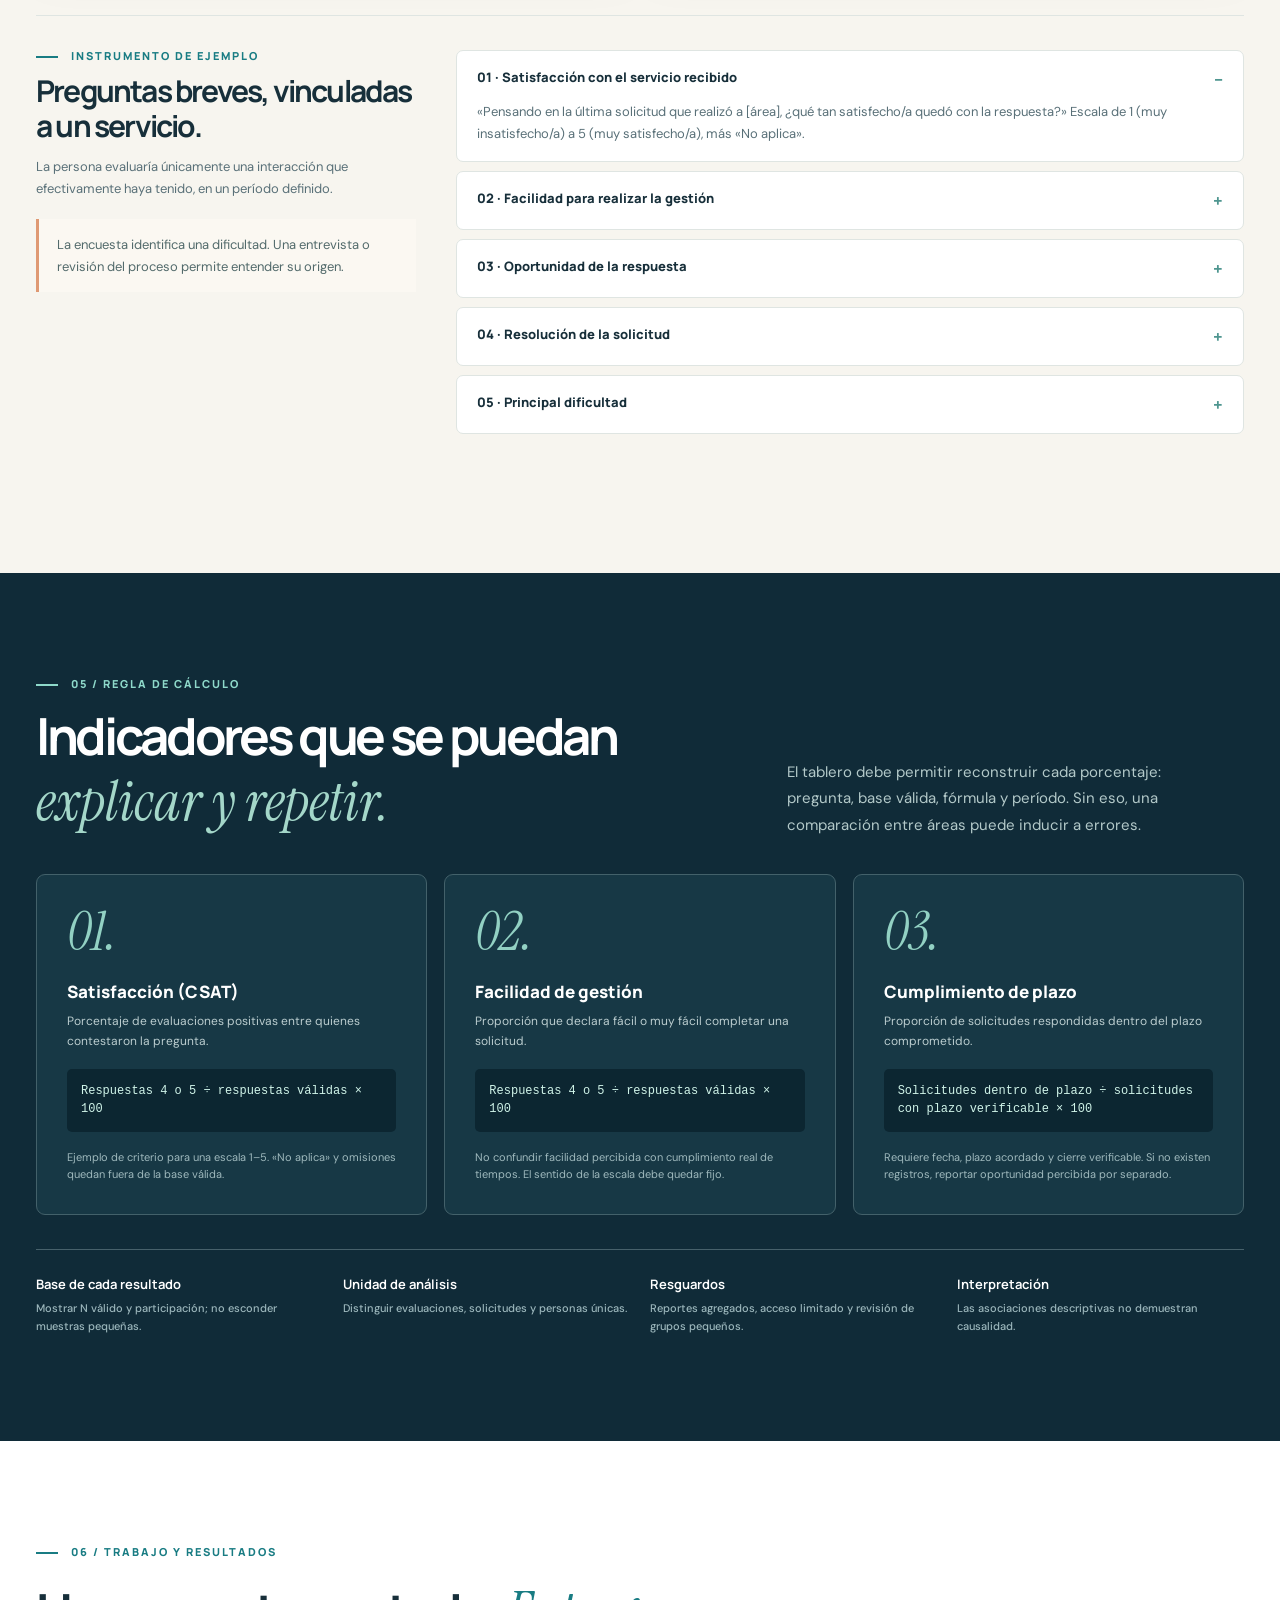
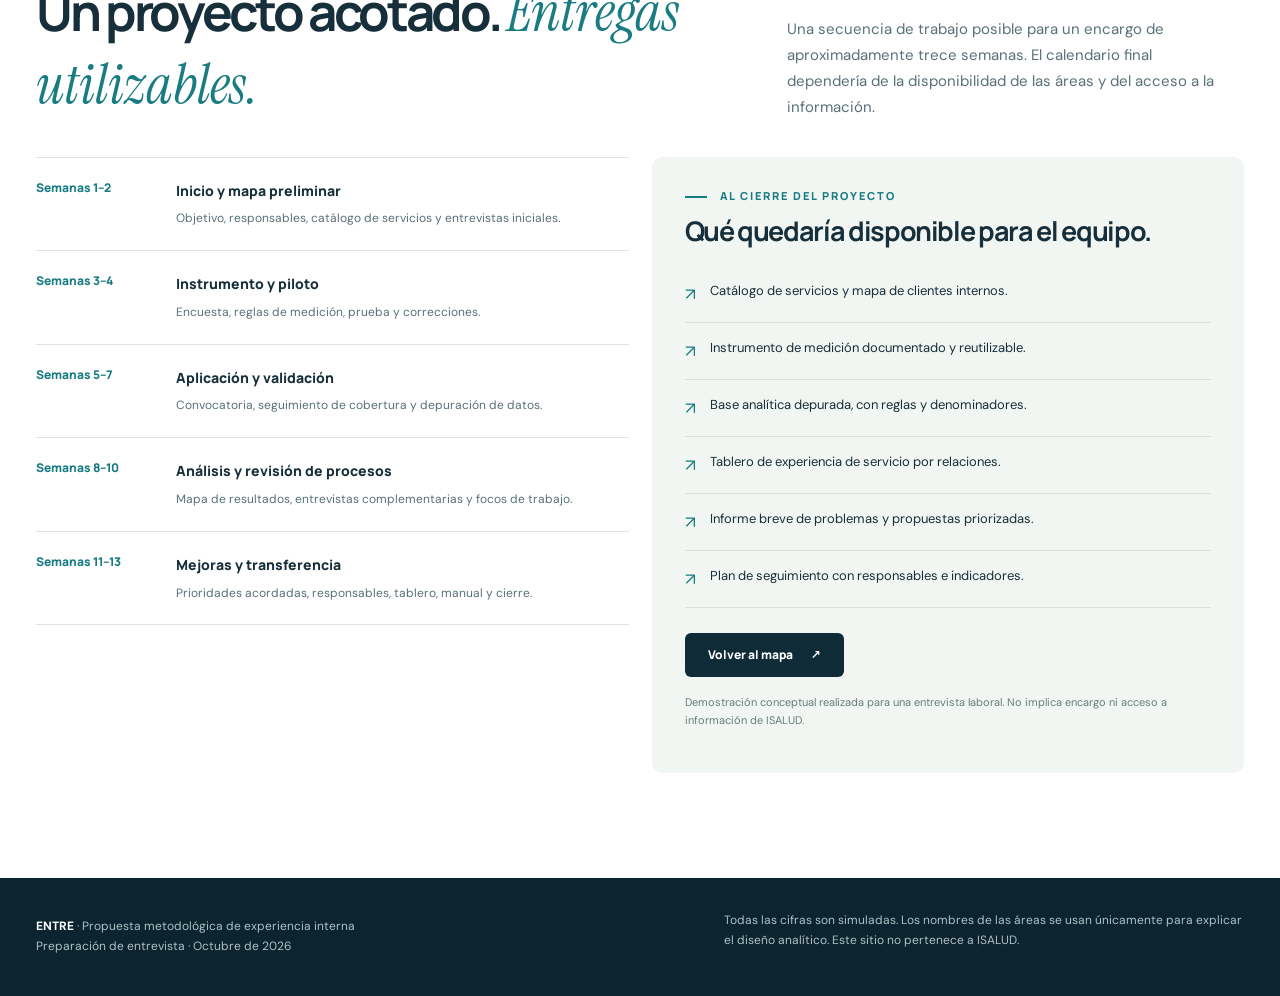
==== commit 94dfbb4f: "Design v2: clearer visual system and full service research methodology" ====
--- a/index.html
+++ b/index.html
@@ -1,355 +1,115 @@
-<!doctype html>
+<!DOCTYPE html>
 <html lang="es">
 <head>
-  <meta charset="utf-8" />
-  <meta name="viewport" content="width=device-width, initial-scale=1" />
-  <meta name="theme-color" content="#f5f6f4" />
-  <meta name="description" content="Prototipo interactivo de diagnóstico de experiencia de servicio interno, con datos completamente simulados." />
-  <title>Experiencia interna — Explorador de relaciones</title>
-  <link rel="preconnect" href="https://fonts.googleapis.com" />
-  <link rel="preconnect" href="https://fonts.gstatic.com" crossorigin />
-  <link href="https://fonts.googleapis.com/css2?family=DM+Sans:wght@400;500;600;700&family=Manrope:wght@400;500;600;700;800&display=swap" rel="stylesheet" />
-  <style>
-:root{--ink:#192a2a;--ink2:#293d3d;--subtle:#7b8582;--canvas:#f4f6f3;--paper:#fff;--border:#e5e9e5;--green:#2c6964;--greenlight:#e9f1ec;--brown:#bd825e;--radius:17px;--display:'Manrope',system-ui,sans-serif;--body:'DM Sans',system-ui,sans-serif}*{box-sizing:border-box}html{scroll-behavior:smooth}body{margin:0;background:var(--canvas);color:var(--ink);font-family:var(--body);font-size:14px;-webkit-font-smoothing:antialiased}button,select{font:inherit}button,a{-webkit-tap-highlight-color:transparent}button{cursor:pointer}a{text-decoration:none;color:inherit}a:focus-visible,button:focus-visible,select:focus-visible{outline:3px solid #9cc3b0;outline-offset:3px}#inicio,#relaciones,#prioridades,#metodologia{scroll-margin-top:95px}.site-shell{display:flex;min-height:100vh}.sidebar{position:sticky;top:0;height:100vh;width:253px;min-width:253px;padding:31px 19px 24px;background:#eaf0ec;border-right:1px solid #dae2dc;display:flex;flex-direction:column;z-index:30}.brand{display:flex;align-items:center;gap:13px;padding:2px 13px 30px}.brand-mark{height:39px;width:39px;display:grid;grid-template-columns:repeat(2,9px);grid-template-rows:repeat(2,9px);justify-content:center;align-content:center;gap:5px;border-radius:12px;background:#254e4a;transform:rotate(-8deg)}.brand-mark span{background:#cfdfd5;border-radius:2px}.brand-mark span:nth-child(2){background:#89ac9a}.brand-mark span:nth-child(3){background:#799f90}.brand-copy strong{display:block;font-family:var(--display);font-size:17px;letter-spacing:.14em;line-height:1.15}.brand-copy small{font-size:10px;color:#65736d;letter-spacing:.02em}.sidebar-label{padding:17px 14px 13px;font-size:9px;color:#8c9e93;letter-spacing:.18em;font-weight:700}.side-nav{display:grid;gap:4px}.nav-link{display:flex;align-items:center;gap:11px;padding:13px 12px;border-radius:10px;color:#5f7268;font-size:12px;font-weight:600;transition:.2s}.nav-link:hover{background:#dee9e1;color:#1e514b}.nav-link.is-active{background:#d3e3d8;color:#214f48}.nav-icon{font-size:17px;width:19px;text-align:center;font-weight:400}.nav-num{margin-left:auto;font-size:9px;opacity:.6}.sidebar-spacer{flex:1}.sidebar-bottom{padding:19px 13px 0;border-top:1px solid #d8e0d9}.concept-visual{position:relative;height:110px;width:100%;overflow:hidden;background:linear-gradient(142deg,#dae8da,#d0e0d7);border-radius:11px;margin-bottom:19px}.visual-dot{position:absolute;z-index:2;width:25px;height:25px;border-radius:50%;background:#628e79;box-shadow:0 0 0 8px #f0f5ecaa}.visual-dot.a{left:30px;top:32px}.visual-dot.b{left:101px;top:53px;width:34px;height:34px;background:#a4c3b0}.visual-dot.c{right:22px;top:24px;background:#cead8c}.visual-link{position:absolute;background:#8bad9d;height:1px;transform-origin:left}.visual-link.l1{width:95px;left:45px;top:50px;transform:rotate(18deg)}.visual-link.l2{width:79px;left:123px;top:66px;transform:rotate(-28deg)}.visual-link.l3{width:132px;left:45px;top:46px;transform:rotate(-8deg)}.sidebar-bottom-title{font-weight:700;font-family:var(--display);font-size:13px}.sidebar-bottom p{line-height:1.65;color:#738177;font-size:11px;margin:7px 0 15px}.footer-chip{display:inline-flex;align-items:center;gap:7px;font-size:10px;color:#65796f}.footer-chip i,.simulation-indicator span{display:block;background:#749d85;width:6px;height:6px;border-radius:50%}.main-wrap{min-width:0;flex:1}.topbar{height:76px;border-bottom:1px solid #e3e8e2;display:flex;align-items:center;justify-content:space-between;padding:0 clamp(28px,4.1vw,78px);background:#f8faf7;gap:12px}.breadcrumb{display:flex;align-items:center;gap:11px;color:#7c8b83;font-size:11px}.breadcrumb strong{color:#4a6157;font-weight:600}.crumb-sep{opacity:.45}.top-actions{display:flex;align-items:center;gap:12px}.simulation-indicator{font-size:10px;letter-spacing:.12em;color:#61786c;display:flex;align-items:center;gap:8px;font-weight:700;background:#ebf2ed;padding:9px 12px;border-radius:6px}.simulation-indicator span{background:#588877}.outline-button,.icon-button,.light-button{border:1px solid #d9e2dc;background:#fff;color:#3e5d51;border-radius:8px;padding:11px 14px;font-size:11px;font-weight:700;transition:.18s}.outline-button:hover,.light-button:hover{border-color:#7fa996;background:#f0f6f1}.icon-button{height:33px;width:33px;border-radius:50%;padding:0;display:grid;place-items:center;font-size:13px}.tiny-icon{padding-right:6px;font-size:14px}main{max-width:1590px;margin:auto;padding:0 clamp(28px,4.1vw,78px)}.intro-section{padding-top:45px}.eyebrow,.mini-eyebrow{color:#648274;letter-spacing:.18em;font-weight:700;font-size:10px;display:flex;align-items:center;gap:11px}.eyebrow.small{font-size:10px}.mini-line{width:18px;height:1px;background:#91b0a0}.small-stamp{margin-left:auto;color:#a5b1a6;font-size:9px}.hero-grid{display:grid;grid-template-columns:minmax(0,1.8fr) minmax(280px,.82fr);gap:24px;margin-top:23px}.hero-left{padding:13px 0 25px}h1,h2,h3,p{margin-top:0}h1{font-family:var(--display);letter-spacing:-.065em;line-height:1.17;font-size:clamp(38px,3.58vw,62px);font-weight:700;margin:0 0 21px}h1 em{font-style:normal;color:#6b917e}.hero-description{max-width:670px;font-size:14px;color:#718078;line-height:1.85;margin-bottom:25px}.hero-cta{display:flex;align-items:center;gap:20px;color:#a0aca3;font-size:10px}.primary-button{display:inline-flex;align-items:center;justify-content:center;gap:33px;padding:13px 16px 13px 19px;background:#294f49;color:#fff;border:none;border-radius:7px;font-size:11px;font-weight:700;transition:transform .2s,background .2s}.primary-button:hover{background:#36675e;transform:translateY(-1px)}.primary-button span{font-size:16px}.hero-art{position:relative;min-height:261px;border-radius:16px;background:radial-gradient(circle at 70% 45%,#3f7268,#254d47 55%,#1c3f3a);overflow:hidden}.hero-art:after{content:"";position:absolute;inset:0;pointer-events:none;opacity:.22;background-image:radial-gradient(#e1ede9 1px,transparent 1px);background-size:18px 18px}.art-corner{position:absolute;top:22px;left:24px;z-index:2;font-size:9px;letter-spacing:.16em;color:#c9ddd1}.network-illustration{position:absolute;inset:0;width:100%;height:100%;filter:drop-shadow(0 10px 15px #173f37aa)}.art-annotation{position:absolute;bottom:20px;left:24px;right:20px;z-index:2;color:#e3f0e8;font-size:10px;display:flex;gap:10px;align-items:center}.art-annotation span:first-child{color:#98c2aa}.section-divider{border-bottom:1px solid #dde5dc;display:flex;justify-content:space-between;padding:21px 0 14px;margin-bottom:20px;color:#92a499;font-size:9px;font-weight:700;letter-spacing:.17em}.metric-grid{display:grid;grid-template-columns:repeat(4,minmax(0,1fr));gap:14px}.metric-card{padding:21px 21px 20px;border:1px solid #e6eae5;border-radius:12px;background:#fff;min-height:135px;position:relative}.metric-top{display:flex;justify-content:space-between;align-items:center;gap:6px;color:#84938a;font-size:10px;font-weight:600}.metric-glyph{color:#719d87;font-size:16px}.metric-value{font-size:35px;font-family:var(--display);font-weight:700;letter-spacing:-.06em;margin-top:15px;line-height:1}.metric-unit{font-size:13px;letter-spacing:0;padding-left:2px;color:#7d9789}.metric-bottom{color:#9cad9e;font-size:10px;margin-top:12px}.section-space{padding-top:88px}.section-heading{display:flex;justify-content:space-between;align-items:flex-end;gap:18px;margin-bottom:25px}.section-heading h2{font-family:var(--display);font-size:clamp(25px,2.35vw,36px);font-weight:700;line-height:1.24;letter-spacing:-.045em;margin:13px 0 9px}.section-heading h2 span{color:#78988a}.section-heading p{font-size:12px;color:#87958c;line-height:1.65;margin-bottom:0;max-width:660px}.light-button{padding:12px 16px;font-size:11px;white-space:nowrap}.light-button span{font-size:16px;margin-right:6px}.chart-panel{background:#fff;border:1px solid #e4eae4;border-radius:15px;overflow:hidden}.toolbar{display:flex;justify-content:space-between;align-items:center;gap:14px;padding:18px 22px;border-bottom:1px solid #e9eeea;flex-wrap:wrap}.metric-toggle{padding:4px;background:#f2f5f2;border-radius:9px;display:flex;gap:3px}.metric-toggle button{background:transparent;border:0;color:#92a198;font-size:10px;font-weight:700;padding:9px 12px;border-radius:6px}.metric-toggle button.active{color:#285348;background:#fff;box-shadow:0 2px 8px #253d2a10}.toolbar-selectors{display:flex;gap:14px;align-items:center}.toolbar-selectors label{font-size:10px;color:#8c9c92}.toolbar-selectors select{background:#fff;border:0;color:#365348;font-weight:700;font-size:11px;max-width:152px;padding:7px 16px 7px 4px;cursor:pointer}.map-layout{display:grid;grid-template-columns:minmax(0,1.5fr) minmax(246px,.72fr)}.matrix-area{padding:27px 22px 23px;min-width:0}.matrix-label{font-size:9px;color:#93a499;letter-spacing:.12em;font-weight:700;margin:0 0 18px 1px}.matrix-label span{color:#5e8a76}.heatmap-scroll{width:100%;overflow-x:auto}.heatmap{display:grid;grid-template-columns:116px repeat(6,minmax(52px,1fr));grid-template-rows:35px repeat(6,52px);gap:6px;min-width:490px}.hm-corner,.hm-col-label,.hm-row-label{display:flex;align-items:center;font-size:10px;color:#718578;font-weight:700}.hm-col-label{text-align:center;justify-content:center;font-size:9px}.hm-row-label{font-size:10px}.hm-cell{border:1px solid transparent;border-radius:7px;display:flex;align-items:center;justify-content:center;flex-direction:column;gap:2px;color:#30594e;font-weight:700;font-size:14px;transition:transform .2s,box-shadow .2s,filter .2s;min-width:0}.hm-cell:not(.not-applicable):hover{transform:scale(1.055);z-index:2;box-shadow:0 8px 22px #294e3b1d}.hm-cell.selected{outline:2px solid #2c6256;outline-offset:1px;z-index:2}.hm-cell.not-applicable{background:#f6f8f5;color:#c4cec6;cursor:default;font-size:10px}.hm-cell.is-filtered{opacity:.13;pointer-events:none}.hm-cell small{font-size:9px;font-weight:600;opacity:.62}.matrix-foot{display:flex;justify-content:space-between;gap:10px;align-items:center;flex-wrap:wrap;margin-top:23px}.legend{display:flex;gap:9px;align-items:center;font-size:9px;color:#8fa094}.legend-ramp{display:flex;gap:3px}.legend-ramp i{width:17px;height:7px;border-radius:2px;background:#c67861}.legend-ramp i:nth-child(2){background:#dca78e}.legend-ramp i:nth-child(3){background:#e6dbb7}.legend-ramp i:nth-child(4){background:#bdd7c7}.legend-ramp i:nth-child(5){background:#5b9f84}.map-hint{font-size:9px;color:#a1aea4}.map-hint span{color:#5f8978}.relationship-card{background:#f7faf6;border-left:1px solid #e6ede6;padding:29px 23px 23px}.detail-eyebrow{font-size:9px;color:#879a8c;letter-spacing:.16em;font-weight:800}.detail-title{font-family:var(--display);font-size:21px;line-height:1.35;letter-spacing:-.035em;margin:18px 0 7px}.detail-route{color:#8da297;font-size:11px}.detail-summary{font-size:11px;color:#718578;line-height:1.7;margin:19px 0}.detail-metrics{display:grid;gap:14px;padding:19px 0;border-top:1px solid #dce9df;border-bottom:1px solid #dce9df}.detail-metric-top{display:flex;justify-content:space-between;align-items:center;font-size:10px;color:#789082;margin-bottom:7px}.detail-metric-top strong{font-size:12px;color:#376d5c}.micro-track{background:#e0e9e0;border-radius:5px;height:6px;overflow:hidden}.micro-fill{height:100%;background:#71a58a;border-radius:6px}.micro-fill.is-low{background:#c98d73}.micro-fill.is-mid{background:#c6b278}.detail-takeaway{margin-top:20px;padding:13px;background:#eaf2ea;border-radius:8px;font-size:10px;line-height:1.6;color:#4d725f}.detail-takeaway strong{display:block;margin-bottom:4px;color:#315f4d;font-size:10px}.source-note{font-size:10px;color:#9aa69c;margin:13px 1px 0;line-height:1.6;max-width:950px}.source-note span{padding-right:6px}.priority-layout{display:grid;grid-template-columns:1.15fr 1fr;gap:15px}.large-card{background:#fff;border:1px solid #e5ece5;border-radius:14px;padding:26px;min-width:0}.card-head{display:flex;justify-content:space-between;gap:15px;margin-bottom:27px}.card-head h3{font-family:var(--display);font-size:18px;font-weight:700;letter-spacing:-.035em;margin:7px 0 0}.mini-eyebrow{font-size:9px;letter-spacing:.14em;color:#94a99b}.metric-note{color:#a6b0a7;font-size:9px;text-align:right}.priority-bars{display:grid;gap:23px}.bar-info{display:flex;justify-content:space-between;gap:10px;margin-bottom:10px}.bar-name{font-size:12px;font-weight:700;color:#405e50}.bar-name span{font-weight:400;color:#a6b5aa;padding:0 8px}.bar-number{font-size:11px;font-weight:700;color:#426654}.bar-track{height:9px;border-radius:10px;background:#edf2ed}.bar-fill{height:100%;border-radius:10px;background:#a7c4ad;transition:width .4s}.bar-row:first-child .bar-fill{background:#a77961}.bar-row:nth-child(2) .bar-fill{background:#b6a184}.bar-row:nth-child(3) .bar-fill{background:#78a18b}.card-explainer{border-top:1px solid #e9eee8;display:flex;align-items:flex-start;gap:11px;margin-top:32px;padding-top:18px}.small-circle{height:17px;min-width:17px;display:grid;place-items:center;background:#ecf4ed;color:#739d80;border-radius:50%;font-size:10px;font-weight:700}.card-explainer p{font-size:10px;color:#95a49a;line-height:1.7;margin:0}.secondary-card{background:#f8faf7}.action-path{display:grid;gap:20px}.action-item{display:flex;gap:17px}.action-n{color:#9eb4a3;font-family:var(--display);font-size:11px;font-weight:800;padding-top:2px}.action-item strong{font-size:12px;color:#3c5d4e}.action-item p{font-size:11px;color:#889c8c;line-height:1.65;margin:5px 0 0}.method-section{padding-bottom:60px}.method-grid{display:grid;grid-template-columns:repeat(4,1fr);gap:14px}.method-card{background:#fff;border:1px solid #e4eae4;border-radius:13px;padding:21px;min-height:224px}.method-number{font-size:9px;font-weight:700;color:#9ab0a2;letter-spacing:.1em}.method-icon{font-size:35px;margin:22px 0 16px;color:#69927d;line-height:1}.method-card h3{font-family:var(--display);font-size:15px;letter-spacing:-.025em;margin-bottom:8px}.method-card p{color:#94a399;font-size:11px;line-height:1.68}.method-outro{background:#22463f;border-radius:12px;margin-top:25px;padding:27px 30px;display:flex;justify-content:space-between;align-items:center;gap:20px;color:#fff}.method-outro .mini-eyebrow{color:#90b6a1}.method-outro p{font-family:var(--display);font-size:20px;letter-spacing:-.04em;margin:8px 0 0}.outline-button.dark{background:transparent;color:#e9f3e9;border-color:#638578}.outline-button.dark:hover{background:#2f6054}.site-footer{border-top:1px solid #e1e8df;padding:23px 0 33px;display:flex;justify-content:space-between;gap:12px;font-size:10px;color:#a0b0a2}.site-footer span{padding:0 7px;color:#c4cec3}.dialog-backdrop{position:fixed;inset:0;background:#172d27af;display:flex;align-items:center;justify-content:center;z-index:100;padding:18px;backdrop-filter:blur(6px)}.dialog-backdrop[hidden]{display:none}.dialog{background:#fff;border-radius:19px;padding:39px;max-width:590px;width:100%;max-height:94vh;overflow-y:auto;position:relative;box-shadow:0 20px 90px #153e3047}.close-modal{position:absolute;right:19px;top:13px;background:none;border:0;font-size:29px;color:#95a69b}.dialog h2{font-family:var(--display);font-size:28px;letter-spacing:-.05em;line-height:1.22;margin:13px 0}.dialog-lead{font-size:12px;color:#7a8b80;line-height:1.6}.script-list{display:grid;gap:14px;margin:24px 0 29px}.script-list>div{border-left:2px solid #9aba9e;padding-left:15px}.script-list span{font-size:9px;color:#819f89;font-weight:700;letter-spacing:.1em}.script-list p{font-size:12px;line-height:1.7;margin:6px 0 0;color:#466053}.primary-button.full{width:100%;justify-content:space-between}@media(max-width:1300px){.sidebar{width:215px;min-width:215px;padding:27px 13px}.topbar{padding:0 28px}main{padding:0 28px}.hero-grid{grid-template-columns:minmax(0,1.55fr) minmax(250px,1fr)}h1{font-size:clamp(36px,3.5vw,48px)}.map-layout{grid-template-columns:minmax(0,1fr)}.relationship-card{border-left:0;border-top:1px solid #e6ede6;display:grid;grid-template-columns:1fr 1.3fr;column-gap:26px}.detail-eyebrow,.detail-title,.detail-route,.detail-summary{grid-column:1}.detail-metrics{grid-column:2;grid-row:1 / span 4}.detail-takeaway{grid-column:1 / -1}.heatmap{max-width:850px;margin:auto}.priority-layout{grid-template-columns:1fr 1fr}}@media(max-width:950px){.sidebar{width:72px;min-width:72px;align-items:center;padding:21px 7px}.brand{padding:0 0 30px}.brand-copy,.sidebar-label,.nav-link span:not(.nav-icon),.sidebar-bottom{display:none}.nav-link{padding:12px}.nav-icon{font-size:21px;width:22px}.side-nav{width:auto}.hero-grid{grid-template-columns:1fr}.hero-art{min-height:195px}.network-illustration{max-width:450px;left:50%;transform:translateX(-50%)}.metric-grid{grid-template-columns:repeat(2,1fr)}.priority-layout{grid-template-columns:1fr}.method-grid{grid-template-columns:repeat(2,1fr)}}@media(max-width:680px){.site-shell{display:block}.sidebar{position:sticky;height:58px;width:100%;min-width:0;display:flex;flex-direction:row;justify-content:space-between;padding:8px 14px;align-items:center;border-right:0;border-bottom:1px solid #dce5db}.brand{padding:0}.brand-mark{width:31px;height:31px;grid-template-columns:repeat(2,7px);grid-template-rows:repeat(2,7px);gap:3px}.side-nav{display:flex;gap:3px}.nav-link{padding:8px}.nav-icon{font-size:16px}.topbar{height:57px;padding:0 17px}.breadcrumb{font-size:9px}.breadcrumb span:first-child,.crumb-sep{display:none}.top-actions{gap:7px}.simulation-indicator{font-size:8px;padding:8px}.top-actions .outline-button{display:none}main{padding:0 17px}.intro-section{padding-top:28px}.hero-grid{margin-top:17px}.hero-left{padding:3px 0 8px}h1{font-size:39px}.hero-description{font-size:12px}.hero-art{min-height:165px}.art-annotation{font-size:9px}.section-divider{margin-top:9px}.metric-grid{gap:9px}.metric-card{padding:16px;min-height:126px}.metric-value{font-size:31px}.section-space{padding-top:65px}.section-heading{display:block}.section-heading h2{font-size:27px}.section-action{margin-top:15px}.toolbar{padding:14px}.toolbar-selectors{width:100%;justify-content:space-between}.toolbar-selectors select{max-width:115px}.metric-toggle{width:100%;justify-content:space-around}.metric-toggle button{font-size:9px;padding:9px 7px}.matrix-area{padding:23px 12px}.matrix-label{font-size:8px}.matrix-foot{justify-content:center}.map-hint{display:none}.relationship-card{display:block;padding:24px}.detail-metrics{margin-top:12px}.heatmap{min-width:510px}.method-grid{gap:9px}.method-card{min-height:220px;padding:16px}.method-outro{align-items:flex-start;flex-direction:column}.site-footer{flex-direction:column;font-size:9px}.dialog{padding:30px 22px}}
-
+<meta charset="utf-8">
+<meta name="viewport" content="width=device-width,initial-scale=1">
+<meta name="theme-color" content="#102B38">
+<meta name="description" content="Demostración metodológica interactiva: diagnóstico de experiencia de servicio entre equipos. Datos simulados, no corresponden a ISALUD.">
+<title>ENTRE · Experiencia de servicio interno</title>
+<link rel="preconnect" href="https://fonts.googleapis.com">
+<link rel="preconnect" href="https://fonts.gstatic.com" crossorigin>
+<link href="https://fonts.googleapis.com/css2?family=DM+Sans:wght@400;500;600;700&family=Instrument+Serif:ital@0;1&family=Manrope:wght@400;500;600;700;800&display=swap" rel="stylesheet">
+<style>
+:root{--navy:#102b38;--navy2:#193c47;--ink:#172f3a;--muted:#597078;--sea:#197c83;--bright:#69d5c5;--sand:#f7f5ef;--sand2:#eeece4;--orange:#df9973;--rose:#bf6c60;--line:#dfe5e2;--white:#fff;--display:'Instrument Serif',Georgia,serif;--head:'Manrope',system-ui,sans-serif;--body:'DM Sans',system-ui,sans-serif;--shadow:0 18px 44px rgba(16,43,56,.055)}
+*{box-sizing:border-box}html{scroll-behavior:smooth}body{margin:0;background:var(--sand);color:var(--ink);font:15px/1.65 var(--body);-webkit-font-smoothing:antialiased}button,input,select{font:inherit}button{cursor:pointer}a{color:inherit;text-decoration:none}button:focus-visible,a:focus-visible,select:focus-visible,summary:focus-visible{outline:3px solid var(--sea);outline-offset:3px}p{margin:0 0 1em}h1,h2,h3{margin:0;line-height:1.15}svg{max-width:100%}.container{width:min(1280px,calc(100% - 72px));margin:0 auto}.only-mobile{display:none}.kicker{font:800 11px/1 var(--head);letter-spacing:.18em;text-transform:uppercase;color:var(--sea)}.kicker.light{color:#8ed9ca}.kicker:before{content:'';display:inline-block;width:22px;height:2px;background:currentColor;vertical-align:middle;margin-right:13px}.serif{font-family:var(--display);font-style:italic;font-weight:400}.thin-rule{height:1px;background:var(--line)}
+.skip-link{position:absolute;transform:translateY(-130%);background:var(--white);padding:12px;z-index:999}.skip-link:focus{transform:translateY(0)}
+.header{height:79px;background:var(--sand);position:sticky;top:0;z-index:50;border-bottom:1px solid #dfe4e1e8;backdrop-filter:blur(10px)}.header-inner{height:100%;display:flex;align-items:center;gap:46px}.logo{display:flex;align-items:center;gap:12px;flex:none}.logo-icon{width:37px;height:37px;background:var(--navy);color:#fff;border-radius:12px;display:grid;place-items:center}.logo-icon svg{height:24px;width:24px}.logo strong{display:block;font:800 18px/1.1 var(--head);letter-spacing:.12em}.logo span{display:block;color:#6d7c7e;font-size:10px;margin-top:3px;letter-spacing:.04em}.nav{display:flex;gap:24px;align-items:center;flex:1}.nav a{font:700 12px/1.3 var(--head);color:#6b7775;transition:color .2s;white-space:nowrap}.nav a:hover,.nav a.active{color:#0e535d}.header-actions{margin-left:auto;display:flex;gap:11px;align-items:center}.mock-pill{font:800 10px/1 var(--head);letter-spacing:.11em;color:#315f63;border:1px solid #bdd1ce;border-radius:999px;padding:11px 15px;white-space:nowrap}.mock-pill:before{content:'●';color:#2c9d8e;margin-right:8px}.header-cta{font:800 12px/1 var(--head);background:var(--navy);color:#fff;padding:14px 17px;border-radius:6px;white-space:nowrap}.header-cta:hover{background:#235767}.menu-btn{display:none;border:0;background:transparent;font-size:21px;padding:5px}
+.hero{background:var(--navy);color:#fff;position:relative;overflow:hidden}.hero:before{content:'';position:absolute;inset:0;opacity:.5;background:radial-gradient(circle at 74% 33%,#2e6571 0,transparent 44%),linear-gradient(145deg,#102b38 30%,#183a47 100%)}.hero:after{content:'';position:absolute;width:620px;height:620px;right:-340px;top:-400px;border:1px solid rgba(143,207,206,.18);border-radius:50%;box-shadow:0 0 0 70px rgba(143,207,206,.035),0 0 0 145px rgba(143,207,206,.02)}.hero-inner{min-height:538px;display:grid;grid-template-columns:minmax(0,1.05fr) minmax(0,.95fr);align-items:center;gap:35px;position:relative;z-index:2;padding:72px 0 71px}.hero h1{font:650 clamp(48px,5.55vw,82px)/1.08 var(--head);letter-spacing:-.075em;max-width:660px;margin:23px 0 22px}.hero h1 em{display:block;color:#9fd8c9;font:italic 1.07em/1.02 var(--display);letter-spacing:-.015em}.hero-lead{font-size:17px;color:#b8c9cb;line-height:1.75;max-width:555px;margin:0 0 30px}.hero-buttons{display:flex;align-items:center;gap:22px;flex-wrap:wrap}.btn{padding:14px 22px;border-radius:6px;border:1px solid transparent;font:800 12px/1.15 var(--head);display:inline-flex;align-items:center;justify-content:center;gap:18px;transition:all .2s}.btn.primary{background:var(--bright);color:var(--navy)}.btn.primary:hover{background:#a5e8da;transform:translateY(-2px)}.btn.line{background:transparent;border-color:#5d7d84;color:#d5e5e3}.btn.line:hover{background:rgba(255,255,255,.07)}.btn.ink{background:var(--navy);color:#fff}.hero-art{height:405px;position:relative;display:grid;place-items:center}.hero-art svg{width:100%;height:100%;overflow:visible}.hero-art-label{position:absolute;top:4px;right:0;color:#add0ce;font:700 10px var(--head);letter-spacing:.17em}.hero-art-foot{position:absolute;bottom:0;right:7px;text-align:right;color:#b3cbcc;font-size:11px}.hero-borderline{border-top:1px solid #ffffff27;position:relative;z-index:2}.hero-foot{display:flex;justify-content:space-between;align-items:center;padding:15px 0;color:#aac2c2;font-size:11px;gap:15px}.hero-foot b{font-weight:600;color:#e1f0ed}.hero-foot small{font:700 10px var(--head);letter-spacing:.09em}
+.section{padding:105px 0}.section-heading{display:grid;grid-template-columns:minmax(0,1.2fr) minmax(0,.8fr);gap:65px;align-items:end;margin-bottom:36px}.section-heading h2{font:700 clamp(33px,4vw,54px)/1.13 var(--head);letter-spacing:-.065em;margin:18px 0 0;max-width:820px}.section-heading h2 em{color:var(--sea);font:italic 1.1em var(--display);letter-spacing:0}.section-heading>p{font-size:15px;line-height:1.75;color:var(--muted);margin:0;max-width:430px}.section-index{font:800 11px var(--head);letter-spacing:.08em;color:#7a9695;float:right}
+.overview-section{padding-bottom:60px}.metrics{display:grid;grid-template-columns:repeat(4,1fr);gap:15px}.stat{background:var(--white);border:1px solid var(--line);border-radius:9px;padding:26px 25px 22px;box-shadow:var(--shadow);min-height:184px}.stat-top{color:#718086;font:700 12px var(--head);min-height:31px}.stat-top span{float:right;font-size:18px;color:var(--sea)}.stat-val{font:750 48px/1.15 var(--head);letter-spacing:-.08em;margin:7px 0 7px}.stat-val small{font-size:22px;letter-spacing:0;margin-left:2px}.stat-meta{font:500 11px/1.65 var(--body);color:#809095}.overview-insight{display:grid;grid-template-columns:1fr 1fr;gap:16px;margin-top:17px}.insight{padding:24px 27px;border-radius:9px;background:#e5eeea;border:1px solid #d6e7df;display:flex;gap:15px;align-items:center}.insight.orange{background:#f4eae1;border-color:#eadbcb}.insight-mark{font:italic 42px/1 var(--display);color:#508579}.insight.orange .insight-mark{color:#b87557}.insight strong{font:800 13px/1.4 var(--head)}.insight p{font-size:12px;color:#617376;line-height:1.5;margin:6px 0 0}
+.rel-section{padding-top:63px}.data-shell{border:1px solid var(--line);border-radius:10px;background:#fff;box-shadow:var(--shadow);overflow:hidden}.toolhead{background:#fbfcfa;display:flex;justify-content:space-between;gap:15px;align-items:center;padding:22px 27px;border-bottom:1px solid var(--line);flex-wrap:wrap}.tabs{display:flex;align-items:center;gap:4px;border:1px solid var(--line);padding:4px;border-radius:7px;background:#f3f6f4}.tab{border:0;background:transparent;color:#708289;font:800 11px var(--head);border-radius:5px;padding:11px 16px;transition:.2s}.tab.is-active{background:var(--navy);color:white}.filters{display:flex;align-items:center;gap:18px}.filters label{display:grid;gap:6px;color:#78898d;font:700 10px var(--head);letter-spacing:.05em}.filters select{color:var(--ink);padding:9px 30px 9px 11px;min-width:148px;border:1px solid #d9e3df;border-radius:5px;background:white;font:700 12px var(--body)}.reset{border:0;color:#317c83;background:none;font:800 11px var(--head);padding:7px}.matrix-shell{display:grid;grid-template-columns:minmax(0,1.45fr) minmax(320px,.55fr)}.matrix-content{padding:29px 29px 24px;overflow:auto}.subhead{display:flex;justify-content:space-between;align-items:center;color:#73858a;font:800 10px var(--head);letter-spacing:.08em;text-transform:uppercase;gap:9px}.subhead span{color:#a6b4b7}.heatmap{margin-top:23px;display:grid;grid-template-columns:101px repeat(6,minmax(60px,1fr));gap:5px;min-width:590px}.col-label{display:grid;place-items:center;color:#65747b;font:700 10px var(--head);padding:3px 1px 9px;text-align:center}.row-label{color:#6b7b82;display:flex;align-items:center;font:800 10px var(--head)}.cell{border:2px solid transparent;border-radius:6px;min-height:72px;display:flex;flex-direction:column;align-items:center;justify-content:center;gap:1px;transition:transform .13s,border .2s,box-shadow .2s;position:relative}.cell:not(.empty):hover{transform:translateY(-2px);z-index:3;box-shadow:0 7px 12px rgba(5,35,42,.12)}.cell.selected{border:2px solid var(--navy);box-shadow:inset 0 0 0 1px white}.cell strong{font:800 18px/1.2 var(--head);letter-spacing:-.055em}.cell small{font:600 10px var(--body);opacity:.67}.cell.empty{background:#f2f5f3;color:#afbdb8;border:0}.cell.hot{background:#f4d9ca;color:#8b4736}.cell.warm{background:#f5e9ce;color:#806240}.cell.mild{background:#d6eae2;color:#256257}.cell.cool{background:#a5d8cd;color:#144e51}.legend{margin-top:22px;display:flex;justify-content:space-between;gap:15px;align-items:center;flex-wrap:wrap}.legend-items{display:flex;align-items:center;gap:8px;font-size:11px;color:#708188}.swatch{width:12px;height:12px;border-radius:2px}.leg-note{font-size:11px;color:#819094}.detail{background:#f2f7f4;border-left:1px solid var(--line);padding:30px 28px}.detail .kicker{font-size:9px}.detail h3{font:750 25px/1.27 var(--head);letter-spacing:-.05em;margin:18px 0 9px}.detail-context{font-size:12px;color:#6d8182;line-height:1.7}.detail-pill{margin:18px 0 25px;display:inline-flex;background:#fff;border:1px solid #dce8df;padding:8px 11px;font:700 10px var(--head);color:#3a7774;border-radius:4px}.measure{padding:12px 0}.measure-head{display:flex;justify-content:space-between;font-size:12px;gap:8px}.measure-head strong{font:800 12px var(--head)}.track{height:7px;border-radius:9px;background:#dbe7e2;margin-top:9px;overflow:hidden}.fill{height:100%;border-radius:8px;background:var(--sea);transition:width .25s}.fill.warn{background:#d58a6e}.selected-note{margin-top:24px;border-top:1px solid #d1e1d9;padding-top:22px;font-size:12px;line-height:1.65;color:#527277}.selected-note strong{color:var(--ink);display:block;margin-bottom:5px;font:800 12px var(--head)}.footnote{font-size:12px;color:#7b888b;line-height:1.7;margin-top:15px}.footnote strong{color:#315863}
+.priorities-section{background:var(--white)}.priority-grid{display:grid;grid-template-columns:1.12fr .88fr;gap:25px}.priority-card,.process-card{border:1px solid var(--line);border-radius:9px;padding:34px;background:var(--sand);min-width:0}.card-top{display:flex;justify-content:space-between;align-items:flex-start;gap:20px;margin-bottom:25px}.card-top h3{font:800 19px var(--head);letter-spacing:-.04em;margin-top:7px}.card-tag{font:800 10px var(--head);color:#477b7c;border:1px solid #bfd1cf;border-radius:4px;padding:7px 9px}.rankings{display:grid;gap:23px}.ranking-row{display:grid;grid-template-columns:22px 1fr auto;gap:11px;align-items:center}.ranking-order{font:italic 22px var(--display);color:#9ab1b0}.ranking-title{font:700 13px var(--head)}.ranking-meta{font-size:11px;color:#7d8c8b;margin-top:2px}.ranking-val{font:800 17px var(--head)}.rank-track{grid-column:2/-1;background:#e1e7e3;height:7px;border-radius:6px;overflow:hidden}.rank-fill{background:var(--orange);height:100%;border-radius:6px}.process-card{background:var(--navy);color:#fff;border-color:var(--navy)}.process-card h3{color:#fff}.process-card .card-tag{color:#9bceca;border-color:#638084}.process-steps{margin:26px 0 0;display:grid;gap:0}.process-step{display:grid;grid-template-columns:29px 1fr;gap:15px;padding:17px 0;border-top:1px solid #ffffff20}.process-step:first-child{border-top:none}.process-step b{font:italic 26px/1 var(--display);color:#83c7b9}.process-step strong{font:700 13px var(--head)}.process-step p{color:#a7c2c5;font-size:12px;line-height:1.6;margin:5px 0 0}
+.method-section{background:var(--sand)}.method-intro{max-width:800px;color:var(--muted);font-size:16px;margin-bottom:38px}.method-timeline{display:grid;grid-template-columns:1fr 1fr;gap:15px}.method-item{background:#fff;border:1px solid var(--line);border-radius:9px;padding:28px;display:grid;grid-template-columns:45px 1fr;gap:17px;box-shadow:var(--shadow)}.method-num{font:italic 41px/.9 var(--display);color:#72afa2}.method-item h3{font:800 17px var(--head);letter-spacing:-.03em}.method-item p{color:#637781;font-size:13px;line-height:1.7;margin:9px 0 12px}.method-output{border-top:1px solid #e4e9e5;padding-top:12px;font-size:11px;color:#6f817d}.method-output b{color:#356d72}.method-item.feature{background:#e1ede7;border-color:#cbded4}.questions-layout{display:grid;grid-template-columns:.65fr 1.35fr;gap:40px;margin-top:55px;padding:34px 0;border-top:1px solid var(--line)}.questions-layout h3{font:700 30px/1.15 var(--head);letter-spacing:-.06em;margin:13px 0}.questions-layout>div>p{color:var(--muted);font-size:13px}.question-list{display:grid;gap:9px}.question-list details{background:#fff;border:1px solid var(--line);border-radius:7px;padding:17px 20px}.question-list summary{font:800 13px var(--head);cursor:pointer;display:flex;justify-content:space-between;gap:20px;list-style:none}.question-list summary:after{content:'+';font-size:17px;color:#4f9690}.question-list details[open] summary:after{content:'−'}.question-list details p{margin:10px 0 0;color:var(--muted);font-size:13px}.quote{margin-top:20px;background:#fbf8f2;border-left:3px solid var(--orange);padding:15px 18px;color:#526a6b;font-size:13px}
+.measurement-section{background:var(--navy);color:white}.measurement-section .section-heading h2 em{color:#a4d7c9}.measurement-section .section-heading>p{color:#b3c9c9}.formula-grid{display:grid;grid-template-columns:repeat(3,1fr);gap:17px}.formula{border:1px solid #43616a;border-radius:9px;padding:30px;background:#173845}.formula-number{font:italic 54px/1 var(--display);color:#92d1c3}.formula h3{font:800 17px var(--head);margin:21px 0 9px}.formula p{font-size:12px;color:#bbcdcf}.formula code{display:block;background:#0c2631;padding:13px 14px;border-radius:5px;font-size:12px;line-height:1.55;color:#d0f4e9;white-space:normal;margin:17px 0}.formula small{color:#9fb9bd;font-size:11px;line-height:1.6;display:block}.quality-strip{border-top:1px solid #47616b;margin-top:34px;padding-top:25px;display:grid;grid-template-columns:repeat(4,1fr);gap:20px}.quality-item{font:650 13px/1.5 var(--head)}.quality-item span{display:block;font:500 11px/1.6 var(--body);color:#9cb7bc;margin-top:6px}
+.delivery-section{background:#fff}.delivery-grid{display:grid;grid-template-columns:1fr 1fr;gap:23px}.delivery-schedule{border-top:1px solid var(--line)}.week{display:grid;grid-template-columns:120px 1fr;gap:20px;padding:21px 0;border-bottom:1px solid var(--line)}.week b{font:800 12px var(--head);color:var(--sea)}.week strong{font:800 14px var(--head)}.week p{font-size:12px;color:var(--muted);margin:6px 0 0}.delivery-card{background:#f2f6f2;padding:33px;border-radius:10px}.delivery-card h3{font:700 27px/1.2 var(--head);letter-spacing:-.05em;margin:14px 0 19px}.deliverables{list-style:none;padding:0;margin:0}.deliverables li{padding:14px 0;display:flex;align-items:start;gap:14px;border-bottom:1px solid #d7e2dc;font-size:13px}.deliverables li:before{content:'↗';color:var(--sea);font-size:17px}.delivery-card .btn{margin-top:25px}.delivery-note{margin-top:16px;color:#667c7e;font-size:11px}
+.footer{background:#0b242f;color:#aec1c5;padding:33px 0}.footer-row{display:flex;justify-content:space-between;gap:25px;align-items:center;font-size:12px}.footer strong{color:white}.footer-note{max-width:520px}.floating-action{display:none}
+@media(max-width:1180px){.container{width:min(1100px,calc(100% - 56px))}.header-inner{gap:23px}.nav{gap:14px}.nav a{font-size:11px}.header-cta{padding:13px}.hero h1{font-size:65px}.heatmap{grid-template-columns:90px repeat(6,minmax(55px,1fr));min-width:530px}.cell{min-height:65px}.matrix-shell{grid-template-columns:1fr}.detail{border-left:none;border-top:1px solid var(--line);display:grid;grid-template-columns:1fr 1fr;column-gap:24px}.detail h3,.detail .kicker,.detail-context,.detail-pill{grid-column:1}.detail .measure{grid-column:2}.detail .measure:nth-of-type(1){grid-row:1}.detail .selected-note{grid-column:1/-1}}
+@media(max-width:850px){.header-inner{gap:15px}.menu-btn{display:block}.nav{display:none;position:absolute;top:78px;left:0;width:100%;background:var(--sand);padding:22px 28px;box-shadow:0 15px 18px rgba(5,36,50,.12);border-bottom:1px solid var(--line)}.nav.open{display:grid;gap:18px}.header-actions{margin-left:auto}.container{width:calc(100% - 42px)}.hero-inner{grid-template-columns:1fr;padding:54px 0}.hero-art{height:280px}.hero h1{max-width:700px}.section{padding:75px 0}.section-heading{grid-template-columns:1fr;gap:18px}.metrics{grid-template-columns:repeat(2,1fr)}.overview-insight{grid-template-columns:1fr}.priority-grid,.method-timeline,.delivery-grid{grid-template-columns:1fr}.formula-grid{grid-template-columns:1fr}.quality-strip{grid-template-columns:repeat(2,1fr)}.questions-layout{grid-template-columns:1fr;gap:15px}}
+@media(max-width:580px){.container{width:calc(100% - 32px)}.header{height:66px}.header-inner{gap:8px}.nav{top:65px}.logo-icon{width:32px;height:32px;border-radius:9px}.logo strong{font-size:15px}.logo span{font-size:9px}.mock-pill{padding:9px;font-size:8px}.header-cta{display:none}.hero-inner{padding:48px 0 36px;gap:16px}.hero h1{font-size:48px}.hero-lead{font-size:15px}.hero-art{height:245px}.hero-foot{flex-direction:column;align-items:start}.hero-buttons{gap:12px}.btn{padding:13px 16px}.section{padding:65px 0}.section-heading h2{font-size:34px}.stat{padding:20px 16px;min-height:155px}.stat-val{font-size:35px}.stat-top{font-size:10px}.stat-meta{font-size:10px}.insight{padding:18px}.toolhead{padding:17px;align-items:stretch}.tabs{width:100%;overflow:auto}.tab{padding:10px 12px}.filters{width:100%;flex-wrap:wrap;gap:8px}.filters label{width:calc(50% - 5px)}.filters select{min-width:0;width:100%;font-size:11px}.reset{width:100%;text-align:left}.matrix-content{padding:20px 16px;overflow:auto}.heatmap{min-width:570px}.detail{display:block;padding:22px}.detail .measure{margin:0}.priority-card,.process-card{padding:23px}.card-top{display:block}.card-tag{display:inline-block;margin-top:10px}.method-item{padding:22px;grid-template-columns:37px 1fr;gap:12px}.method-num{font-size:36px}.questions-layout{margin-top:30px}.formula{padding:24px}.quality-strip{grid-template-columns:1fr 1fr;gap:14px}.week{grid-template-columns:84px 1fr;gap:14px}.delivery-card{padding:23px}.footer-row{flex-direction:column;align-items:start}.only-mobile{display:block}}
+@media(prefers-reduced-motion:reduce){html{scroll-behavior:auto}*,*:before,*:after{transition:none!important;animation:none!important}}
 </style>
-  <script defer>
-// Datos ficticios y agregados. No representan mediciones de ISALUD.
-window.DEMO_ROWS = [
-  {
-    "solicitante": "Atención",
-    "prestadora": "Beneficios",
-    "evaluaciones": 48,
-    "satisfaccion": 86,
-    "cumplimiento": 81,
-    "facilidad": 87
-  },
-  {
-    "solicitante": "Atención",
-    "prestadora": "Finanzas",
-    "evaluaciones": 34,
-    "satisfaccion": 73,
-    "cumplimiento": 69,
-    "facilidad": 63
-  },
-  {
-    "solicitante": "Atención",
-    "prestadora": "Operaciones",
-    "evaluaciones": 33,
-    "satisfaccion": 92,
-    "cumplimiento": 92,
-    "facilidad": 80
-  },
-  {
-    "solicitante": "Atención",
-    "prestadora": "Personas",
-    "evaluaciones": 52,
-    "satisfaccion": 81,
-    "cumplimiento": 75,
-    "facilidad": 69
-  },
-  {
-    "solicitante": "Atención",
-    "prestadora": "Tecnología",
-    "evaluaciones": 57,
-    "satisfaccion": 58,
-    "cumplimiento": 55,
-    "facilidad": 53
-  },
-  {
-    "solicitante": "Beneficios",
-    "prestadora": "Atención",
-    "evaluaciones": 43,
-    "satisfaccion": 82,
-    "cumplimiento": 75,
-    "facilidad": 78
-  },
-  {
-    "solicitante": "Beneficios",
-    "prestadora": "Finanzas",
-    "evaluaciones": 34,
-    "satisfaccion": 88,
-    "cumplimiento": 89,
-    "facilidad": 85
-  },
-  {
-    "solicitante": "Beneficios",
-    "prestadora": "Operaciones",
-    "evaluaciones": 28,
-    "satisfaccion": 60,
-    "cumplimiento": 64,
-    "facilidad": 55
-  },
-  {
-    "solicitante": "Beneficios",
-    "prestadora": "Personas",
-    "evaluaciones": 37,
-    "satisfaccion": 77,
-    "cumplimiento": 78,
-    "facilidad": 67
-  },
-  {
-    "solicitante": "Beneficios",
-    "prestadora": "Tecnología",
-    "evaluaciones": 43,
-    "satisfaccion": 70,
-    "cumplimiento": 68,
-    "facilidad": 77
-  },
-  {
-    "solicitante": "Finanzas",
-    "prestadora": "Atención",
-    "evaluaciones": 33,
-    "satisfaccion": 93,
-    "cumplimiento": 96,
-    "facilidad": 90
-  },
-  {
-    "solicitante": "Finanzas",
-    "prestadora": "Beneficios",
-    "evaluaciones": 41,
-    "satisfaccion": 84,
-    "cumplimiento": 83,
-    "facilidad": 78
-  },
-  {
-    "solicitante": "Finanzas",
-    "prestadora": "Operaciones",
-    "evaluaciones": 29,
-    "satisfaccion": 85,
-    "cumplimiento": 91,
-    "facilidad": 77
-  },
-  {
-    "solicitante": "Finanzas",
-    "prestadora": "Personas",
-    "evaluaciones": 33,
-    "satisfaccion": 77,
-    "cumplimiento": 83,
-    "facilidad": 71
-  },
-  {
-    "solicitante": "Finanzas",
-    "prestadora": "Tecnología",
-    "evaluaciones": 32,
-    "satisfaccion": 88,
-    "cumplimiento": 86,
-    "facilidad": 83
-  },
-  {
-    "solicitante": "Operaciones",
-    "prestadora": "Atención",
-    "evaluaciones": 56,
-    "satisfaccion": 91,
-    "cumplimiento": 89,
-    "facilidad": 96
-  },
-  {
-    "solicitante": "Operaciones",
-    "prestadora": "Beneficios",
-    "evaluaciones": 39,
-    "satisfaccion": 69,
-    "cumplimiento": 64,
-    "facilidad": 65
-  },
-  {
-    "solicitante": "Operaciones",
-    "prestadora": "Finanzas",
-    "evaluaciones": 44,
-    "satisfaccion": 54,
-    "cumplimiento": 61,
-    "facilidad": 49
-  },
-  {
-    "solicitante": "Operaciones",
-    "prestadora": "Personas",
-    "evaluaciones": 49,
-    "satisfaccion": 73,
-    "cumplimiento": 73,
-    "facilidad": 73
-  },
-  {
-    "solicitante": "Operaciones",
-    "prestadora": "Tecnología",
-    "evaluaciones": 28,
-    "satisfaccion": 82,
-    "cumplimiento": 84,
-    "facilidad": 80
-  },
-  {
-    "solicitante": "Personas",
-    "prestadora": "Atención",
-    "evaluaciones": 40,
-    "satisfaccion": 91,
-    "cumplimiento": 87,
-    "facilidad": 97
-  },
-  {
-    "solicitante": "Personas",
-    "prestadora": "Beneficios",
-    "evaluaciones": 51,
-    "satisfaccion": 77,
-    "cumplimiento": 75,
-    "facilidad": 76
-  },
-  {
-    "solicitante": "Personas",
-    "prestadora": "Finanzas",
-    "evaluaciones": 26,
-    "satisfaccion": 71,
-    "cumplimiento": 75,
-    "facilidad": 68
-  },
-  {
-    "solicitante": "Personas",
-    "prestadora": "Operaciones",
-    "evaluaciones": 52,
-    "satisfaccion": 81,
-    "cumplimiento": 74,
-    "facilidad": 70
-  },
-  {
-    "solicitante": "Personas",
-    "prestadora": "Tecnología",
-    "evaluaciones": 29,
-    "satisfaccion": 77,
-    "cumplimiento": 81,
-    "facilidad": 77
-  },
-  {
-    "solicitante": "Tecnología",
-    "prestadora": "Atención",
-    "evaluaciones": 58,
-    "satisfaccion": 82,
-    "cumplimiento": 89,
-    "facilidad": 83
-  },
-  {
-    "solicitante": "Tecnología",
-    "prestadora": "Beneficios",
-    "evaluaciones": 49,
-    "satisfaccion": 93,
-    "cumplimiento": 91,
-    "facilidad": 90
-  },
-  {
-    "solicitante": "Tecnología",
-    "prestadora": "Finanzas",
-    "evaluaciones": 43,
-    "satisfaccion": 78,
-    "cumplimiento": 78,
-    "facilidad": 70
-  },
-  {
-    "solicitante": "Tecnología",
-    "prestadora": "Operaciones",
-    "evaluaciones": 45,
-    "satisfaccion": 90,
-    "cumplimiento": 83,
-    "facilidad": 96
-  },
-  {
-    "solicitante": "Tecnología",
-    "prestadora": "Personas",
-    "evaluaciones": 25,
-    "satisfaccion": 62,
-    "cumplimiento": 69,
-    "facilidad": 61
-  }
-];
-
-</script>
-  <script defer>
-(() => {
-'use strict';
-const rows = window.DEMO_ROWS || [];
-const areas = ['Atención', 'Beneficios', 'Finanzas', 'Operaciones', 'Personas', 'Tecnología'];
-const metrics = {satisfaccion:'Satisfacción', cumplimiento:'Cumplimiento de plazos', facilidad:'Facilidad de gestión'};
-let metric='satisfaccion',source='all',target='all',selected={solicitante:'Operaciones',prestadora:'Finanzas'};
-const $ = s=>document.querySelector(s);
-const fmt = n=>new Intl.NumberFormat('es-CL',{maximumFractionDigits:0}).format(n);
-const filtered=()=>rows.filter(r=>(source==='all'||r.solicitante===source)&&(target==='all'||r.prestadora===target));
-const weighted = (arr,key) => arr.length? Math.round(arr.reduce((a,r)=>a+r[key]*r.evaluaciones,0)/arr.reduce((a,r)=>a+r.evaluaciones,0)):0;
-const labelClass = v=>v<65?'is-low':v<78?'is-mid':'';
-const cellColor=v=>v<60?'#f1cfc4':v<65?'#f1dbcf':v<70?'#f4e7d9':v<77?'#e5e7ce':v<84?'#d1e5d7':'#b8dccc';
-const cellText=v=>v<65?'#995b47':v<75?'#7e775b':'#2c6958';
-const el=(tag,cls,text)=>{const o=document.createElement(tag);if(cls)o.className=cls;if(text!==undefined)o.textContent=text;return o};
-function renderKPIs(){const ds=filtered(),n=ds.reduce((a,r)=>a+r.evaluaciones,0),sat=weighted(ds,'satisfaccion'),time=weighted(ds,'cumplimiento'),critical=ds.filter(r=>r.satisfaccion<65).length;const data=[{label:'Evaluaciones consideradas',value:fmt(n),unit:'',bottom:`${ds.length} relaciones analizadas`,ico:'▧'},{label:'Satisfacción general',value:sat,unit:'%',bottom:'Promedio ponderado',ico:'◉'},{label:'Relaciones críticas',value:critical,unit:'',bottom:'Menos de 65% de satisfacción',ico:'↗'},{label:'Cumplimiento de plazos',value:time,unit:'%',bottom:'Promedio ponderado',ico:'◷'}];$('#kpis').innerHTML=data.map(d=>`<article class="metric-card"><div class="metric-top"><span>${d.label}</span><span class="metric-glyph">${d.ico}</span></div><div class="metric-value">${d.value}<span class="metric-unit">${d.unit}</span></div><div class="metric-bottom">${d.bottom}</div></article>`).join('')}
-function renderHeatmap(){const container=$('#heatmap');container.replaceChildren();container.appendChild(el('div','hm-corner',''));areas.forEach(a=>container.appendChild(el('div','hm-col-label',a)));areas.forEach(s=>{container.appendChild(el('div','hm-row-label',s));areas.forEach(t=>{const r=rows.find(x=>x.solicitante===s&&x.prestadora===t);if(!r){container.appendChild(el('div','hm-cell not-applicable','—'));return}const cell=el('button','hm-cell');const isfiltered=(source!=='all'&&s!==source)||(target!=='all'&&t!==target);if(isfiltered)cell.classList.add('is-filtered');if(selected.solicitante===s&&selected.prestadora===t)cell.classList.add('selected');cell.style.background=cellColor(r[metric]);cell.style.color=cellText(r[metric]);cell.disabled=isfiltered;cell.setAttribute('type','button');cell.setAttribute('aria-label',`${s} solicita a ${t}: ${r[metric]}%, ${r.evaluaciones} evaluaciones`);cell.title=`${s} → ${t} | ${r[metric]}% | n=${r.evaluaciones}`;cell.appendChild(el('span','',`${r[metric]}%`));cell.appendChild(el('small','',`n=${r.evaluaciones}`));cell.addEventListener('click',()=>{selected={solicitante:s,prestadora:t};renderHeatmap();renderDetail()});container.appendChild(cell)})})}
-function renderDetail(){let r=rows.find(x=>x.solicitante===selected.solicitante&&x.prestadora===selected.prestadora);const ds=filtered();if(!r||!ds.includes(r)){r=ds[0];if(!r){$('#relationshipDetail').innerHTML='<div class="detail-title">Sin datos para esta selección</div>';return}selected={solicitante:r.solicitante,prestadora:r.prestadora}}
-const v=r[metric],status=v<65?'Área a explorar con prioridad':v<78?'Relación con oportunidades de mejora':'Relación con evaluación favorable';
-const explanation=v<65?'La valoración sugiere revisar los acuerdos de servicio y contrastar las percepciones con evidencia operativa.':v<78?'Existe espacio para profundizar en atributos concretos antes de diseñar mejoras.':'Conviene identificar las prácticas que funcionan para evaluar si pueden transferirse a otras relaciones.';
-$('#relationshipDetail').innerHTML=`<div class="detail-eyebrow">RELACIÓN SELECCIONADA</div><h3 class="detail-title">${r.solicitante}<br><span style="color:#8eaa99;font-weight:400">→</span> ${r.prestadora}</h3><div class="detail-route">${fmt(r.evaluaciones)} evaluaciones simuladas</div><p class="detail-summary">${explanation}</p><div class="detail-metrics">${[['Satisfacción',r.satisfaccion],['Cumplimiento de plazos',r.cumplimiento],['Facilidad de gestión',r.facilidad]].map(([a,v])=>`<div><div class="detail-metric-top"><span>${a}</span><strong>${v}%</strong></div><div class="micro-track"><div class="micro-fill ${labelClass(v)}" style="width:${v}%"></div></div></div>`).join('')}</div><div class="detail-takeaway"><strong>${status}</strong>Próximo paso: contrastar con entrevistas breves y revisar trazabilidad de las solicitudes.</div>`}
-function renderPriorities(){const ds=filtered();const ranked=ds.map(r=>({...r,estimated:r.evaluaciones*(100-r.satisfaccion)/100})).sort((a,b)=>b.estimated-a.estimated).slice(0,5);const mx=Math.max(...ranked.map(x=>x.estimated),1);$('#priorityBars').innerHTML=ranked.length?ranked.map((r,i)=>`<div class="bar-row"><div class="bar-info"><div class="bar-name">${r.solicitante} <span>→</span> ${r.prestadora}</div><div class="bar-number">${Math.round(r.estimated)} <span style="color:#a0b0a3;font-weight:400">aprox.</span></div></div><div class="bar-track"><div class="bar-fill" style="width:${(r.estimated/mx*100).toFixed(1)}%"></div></div></div>`).join(''):'<div class="detail-summary">No hay relaciones para mostrar.</div>'}
-function update(){const ds=filtered();if(!ds.some(r=>r.solicitante===selected.solicitante&&r.prestadora===selected.prestadora)&&ds.length)selected={solicitante:ds[0].solicitante,prestadora:ds[0].prestadora};renderKPIs();renderHeatmap();renderDetail();renderPriorities()}
-function init(){if(!rows.length){$('main').innerHTML='<h1>No se encontraron los datos de demostración.</h1>';return}for(const a of areas){$('#sourceFilter').appendChild(new Option(a,a));$('#targetFilter').appendChild(new Option(a,a))}$('#sourceFilter').addEventListener('change',e=>{source=e.target.value;update()});$('#targetFilter').addEventListener('change',e=>{target=e.target.value;update()});document.querySelectorAll('[data-metric]').forEach(b=>b.addEventListener('click',()=>{metric=b.dataset.metric;document.querySelectorAll('[data-metric]').forEach(x=>x.classList.toggle('active',x===b));renderHeatmap();renderDetail()}));$('#exportBtn').addEventListener('click',()=>{const h=['solicitante','prestadora','evaluaciones','satisfaccion','cumplimiento','facilidad'];const lines=[h.join(';'),...filtered().map(r=>h.map(k=>r[k]).join(';'))];const blob=new Blob(['\ufeff'+lines.join('\r\n')],{type:'text/csv;charset=utf-8'});const url=URL.createObjectURL(blob),a=document.createElement('a');a.href=url;a.download='demostracion_experiencia_servicio_datos_simulados.csv';document.body.appendChild(a);a.click();a.remove();setTimeout(()=>URL.revokeObjectURL(url),1000)});
-const modal=$('#guideModal');const open=()=>{modal.hidden=false;document.body.style.overflow='hidden';$('#closeGuide').focus()};const close=()=>{modal.hidden=true;document.body.style.overflow=''};$('#openGuide').addEventListener('click',open);$('#presentBtn').addEventListener('click',open);$('#openGuideBottom').addEventListener('click',open);$('#closeGuide').addEventListener('click',close);$('#closeGuideBottom').addEventListener('click',close);modal.addEventListener('click',e=>{if(e.target===modal)close()});document.addEventListener('keydown',e=>{if(e.key==='Escape'&&!modal.hidden)close()});
-const links=document.querySelectorAll('[data-nav]');const observer=new IntersectionObserver(entries=>{const visibles=entries.filter(e=>e.isIntersecting).sort((a,b)=>b.intersectionRatio-a.intersectionRatio);if(visibles[0])links.forEach(l=>l.classList.toggle('is-active',l.dataset.nav===visibles[0].target.id))},{rootMargin:'-15% 0px -55% 0px',threshold:[0,.1,.4]});['inicio','relaciones','prioridades','metodologia'].forEach(id=>observer.observe(document.getElementById(id)));update()}
-if(document.readyState==='loading')document.addEventListener('DOMContentLoaded',init);else init();
-})();
-
-</script>
 </head>
 <body>
-  <div class="site-shell">
-    <aside class="sidebar" aria-label="Navegación principal">
-      <a href="#inicio" class="brand" aria-label="Regresar al resumen">
-        <div class="brand-mark" aria-hidden="true"><span></span><span></span><span></span><span></span></div>
-        <div class="brand-copy"><strong>ENTRE</strong><small>Inteligencia de servicio</small></div>
-      </a>
-      <div class="sidebar-label">ESPACIO DE ANÁLISIS</div>
-      <nav class="side-nav" aria-label="Secciones">
-        <a class="nav-link is-active" href="#inicio" data-nav="inicio"><span class="nav-icon">◫</span><span>Panorama general</span><span class="nav-num">01</span></a>
-        <a class="nav-link" href="#relaciones" data-nav="relaciones"><span class="nav-icon">▦</span><span>Mapa de relaciones</span><span class="nav-num">02</span></a>
-        <a class="nav-link" href="#prioridades" data-nav="prioridades"><span class="nav-icon">↗</span><span>Focos de mejora</span><span class="nav-num">03</span></a>
-        <a class="nav-link" href="#metodologia" data-nav="metodologia"><span class="nav-icon">◎</span><span>Metodología</span><span class="nav-num">04</span></a>
-      </nav>
-      <div class="sidebar-spacer"></div>
-      <div class="sidebar-bottom">
-        <div class="concept-visual"><span class="visual-dot a"></span><span class="visual-dot b"></span><span class="visual-dot c"></span><span class="visual-link l1"></span><span class="visual-link l2"></span><span class="visual-link l3"></span></div>
-        <div class="sidebar-bottom-title">De la percepción a la acción.</div>
-        <p>Una forma de comprender dónde se producen las fricciones entre equipos.</p>
-        <span class="footer-chip"><i></i> Prototipo conceptual</span>
-      </div>
-    </aside>
-
-    <div class="main-wrap">
-      <header class="topbar">
-        <div class="breadcrumb"><span>Laboratorio de experiencia</span><span class="crumb-sep">/</span><strong>Diagnóstico interáreas</strong></div>
-        <div class="top-actions"><span class="simulation-indicator"><span></span> DATOS SIMULADOS</span><button id="openGuide" class="icon-button" aria-label="Cómo usar esta demostración" title="Cómo usar esta demostración">?</button><button id="presentBtn" class="outline-button"><span class="tiny-icon">▣</span> Guion de exposición</button></div>
-      </header>
-
-      <main>
-        <section class="intro-section" id="inicio">
-          <div class="eyebrow"><span class="mini-line"></span> SISTEMA DE INTELIGENCIA ORGANIZACIONAL <span class="small-stamp">01 / PANORAMA</span></div>
-          <div class="hero-grid">
-            <div class="hero-left"><h1>La experiencia interna<br>se construye <em>entre equipos.</em></h1><p class="hero-description">Una lectura de las relaciones de servicio que permite pasar de las percepciones a las decisiones. Explora qué funciona, dónde existe fricción y qué conviene mejorar primero.</p><div class="hero-cta"><a class="primary-button" href="#relaciones">Explorar mapa <span aria-hidden="true">↗</span></a><span>Diagnóstico ilustrativo · 6 áreas</span></div></div>
-            <div class="hero-art" aria-hidden="true"><div class="art-corner">RELACIONES / 2026</div><svg viewBox="0 0 400 260" class="network-illustration"><defs><linearGradient id="lineGrad" x1="0" x2="1"><stop stop-color="#92c1b5" stop-opacity=".3"/><stop offset="1" stop-color="#d9ead9" stop-opacity=".7"/></linearGradient></defs><path d="M46 152L141 64L232 144L341 74M46 152L147 219L232 144L348 211M141 64L348 211M141 64L341 74M147 219L341 74" stroke="url(#lineGrad)" stroke-width="1.3" fill="none"/><circle cx="46" cy="152" r="12" fill="#e4ebe6"/><circle cx="141" cy="64" r="16" fill="#cfddcf"/><circle cx="232" cy="144" r="27" fill="#e8e9dd"/><circle cx="341" cy="74" r="13" fill="#d5e3d7"/><circle cx="147" cy="219" r="10" fill="#dfeae0"/><circle cx="348" cy="211" r="17" fill="#d9c9b5"/><circle cx="232" cy="144" r="7" fill="#658876"/><circle cx="141" cy="64" r="4" fill="#769b86"/><circle cx="348" cy="211" r="4" fill="#a27b5f"/></svg><div class="art-annotation"><span>01</span> Identificar vínculos <span>→</span> Medir experiencia</div></div>
-          </div>
-          <div class="section-divider"><span>VISTA EJECUTIVA</span><span>INDICADORES DE REFERENCIA</span></div>
-          <div class="metric-grid" id="kpis"></div>
-        </section>
-
-        <section class="section-space" id="relaciones">
-          <div class="section-heading"><div><div class="eyebrow small">02 / DIAGNÓSTICO DE INTERACCIONES</div><h2>Un mapa de lo que ocurre <span>entre áreas.</span></h2><p>Selecciona un indicador y observa la experiencia desde quien solicita el servicio hacia quien lo entrega.</p></div><div class="section-action"><button id="exportBtn" class="light-button"><span>↓</span> Descargar datos CSV</button></div></div>
-          <div class="chart-panel">
-            <div class="toolbar"><div class="metric-toggle" role="group" aria-label="Indicador de la matriz"><button data-metric="satisfaccion" class="active">Satisfacción</button><button data-metric="cumplimiento">Cumplimiento</button><button data-metric="facilidad">Facilidad</button></div><div class="toolbar-selectors"><label for="sourceFilter">Solicita <select id="sourceFilter"><option value="all">Todas las áreas</option></select></label><label for="targetFilter">Entrega <select id="targetFilter"><option value="all">Todas las áreas</option></select></label></div></div>
-            <div class="map-layout"><div class="matrix-area"><div class="matrix-label">ÁREA QUE SOLICITA <span>↓</span> / ÁREA QUE ENTREGA <span>→</span></div><div class="heatmap-scroll"><div id="heatmap" class="heatmap" role="group" aria-label="Matriz de experiencia entre áreas"></div></div><div class="matrix-foot"><div class="legend"><span>Menor valoración</span><div class="legend-ramp"><i></i><i></i><i></i><i></i><i></i></div><span>Mayor valoración</span></div><div class="map-hint">Haz clic en una celda para ver el detalle <span>↗</span></div></div></div><div class="relationship-card" id="relationshipDetail" aria-live="polite"></div></div>
-          </div>
-          <p class="source-note"><span>ⓘ</span> Las cifras, relaciones y nombres de áreas son ficticios. No representan mediciones, estructura ni resultados de ISALUD. Los porcentajes usan como denominador las evaluaciones simuladas de cada relación.</p>
-        </section>
-
-        <section class="section-space" id="prioridades">
-          <div class="section-heading"><div><div class="eyebrow small">03 / OPORTUNIDADES DE MEJORA</div><h2>De los indicadores a <span>las decisiones.</span></h2><p>La prioridad combina frecuencia y desfavorabilidad. No es una prueba causal: orienta dónde comenzar a indagar.</p></div></div>
-          <div class="priority-layout"><article class="large-card"><div class="card-head"><div><span class="mini-eyebrow">LECTURA DE PRIORIDADES</span><h3>Relaciones que requieren atención</h3></div><div class="metric-note" id="priorityUnit">Evaluaciones desfavorables estimadas</div></div><div id="priorityBars" class="priority-bars"></div><div class="card-explainer"><span class="small-circle">i</span><p>Estimación exploratoria = volumen de evaluaciones × proporción no favorable. Se utiliza solo para ordenar oportunidades, no para medir incidentes reales.</p></div></article><article class="large-card secondary-card"><div class="card-head"><div><span class="mini-eyebrow">DEL HALLAZGO A LA ACCIÓN</span><h3>Qué haríamos con esta información</h3></div></div><div class="action-path"><div class="action-item"><span class="action-n">01</span><div><strong>Identificar</strong><p>Localizar relaciones con mayor fricción y comprender qué servicios intercambian.</p></div></div><div class="action-item"><span class="action-n">02</span><div><strong>Contrastar</strong><p>Entrevistar a ambos equipos y revisar tiempos, derivaciones y puntos de bloqueo.</p></div></div><div class="action-item"><span class="action-n">03</span><div><strong>Intervenir</strong><p>Clarificar responsabilidades, acuerdos de servicio y mecanismos de escalamiento.</p></div></div><div class="action-item"><span class="action-n">04</span><div><strong>Verificar</strong><p>Repetir mediciones comparables y comprobar si la experiencia mejora.</p></div></div></div></article></div>
-        </section>
-
-        <section class="section-space method-section" id="metodologia"><div class="section-heading"><div><div class="eyebrow small">04 / CRITERIO METODOLÓGICO</div><h2>Una medición útil exige <span>buenas preguntas.</span></h2><p>El tablero es el resultado visible. La calidad del diagnóstico depende del diseño de los instrumentos y del uso correcto de la evidencia.</p></div></div><div class="method-grid"><div class="method-card"><span class="method-number">01 / DEFINIR</span><div class="method-icon">◇</div><h3>Qué se mide</h3><p>Relacionar cada evaluación con un servicio, una unidad solicitante y una unidad que responde.</p></div><div class="method-card"><span class="method-number">02 / VALIDAR</span><div class="method-icon">◎</div><h3>A quién representa</h3><p>Controlar cobertura, duplicados, no respuesta y denominadores antes de comparar grupos.</p></div><div class="method-card"><span class="method-number">03 / INTERPRETAR</span><div class="method-icon">≋</div><h3>Qué significa</h3><p>Separar la percepción de la explicación y complementar los datos con evidencia cualitativa.</p></div><div class="method-card"><span class="method-number">04 / MEJORAR</span><div class="method-icon">↗</div><h3>Qué cambia</h3><p>Definir responsables, acciones verificables y un momento para volver a medir.</p></div></div><div class="method-outro"><div><span class="mini-eyebrow">PROPUESTA DE TRABAJO</span><p>Un proyecto que deja capacidades instaladas, no solo un informe.</p></div><button class="outline-button dark" id="openGuideBottom">Cómo presentar esta demo <span>↗</span></button></div></section>
-        <footer class="site-footer"><div>ENTRE <span>/</span> Prototipo metodológico para conversación profesional</div><div>Diseño y propuesta · Simón Mendoza <span>© 2026</span></div></footer>
-      </main>
-    </div>
-  </div>
-
-  <div class="dialog-backdrop" id="guideModal" hidden><div class="dialog" role="dialog" aria-modal="true" aria-labelledby="dialogTitle"><button class="close-modal" id="closeGuide" aria-label="Cerrar">×</button><span class="mini-eyebrow">GUION DE EXPOSICIÓN · 90 SEGUNDOS</span><h2 id="dialogTitle">Cómo mostrar el prototipo durante la entrevista</h2><p class="dialog-lead">Este sitio es una demostración conceptual: no contiene datos de la organización.</p><div class="script-list"><div><span>01 · 20 s</span><p>«Este ejemplo muestra cómo pasaría de una encuesta general a un análisis por relaciones entre áreas».</p></div><div><span>02 · 35 s</span><p>«En la matriz identificamos quién solicita servicios, quién los entrega y qué dimensiones generan mayores dificultades. Cada celda se puede examinar».</p></div><div><span>03 · 25 s</span><p>«Luego priorizamos dónde investigar primero, combinando volumen y evaluación. Lo contrastaríamos con entrevistas y registros operativos».</p></div><div><span>04 · 10 s</span><p>«La finalidad es acordar mejoras verificables que puedan seguir monitoreándose».</p></div></div><button id="closeGuideBottom" class="primary-button full">Entendido <span>↗</span></button></div></div>
-</body>
-</html>+<a href="#contenido" class="skip-link">Ir al contenido</a>
+<header class="header"><div class="container header-inner">
+  <a class="logo" href="#inicio" aria-label="ENTRE, volver al inicio"><span class="logo-icon"><svg viewBox="0 0 28 28" fill="none" stroke="currentColor" stroke-width="1.6"><circle cx="6" cy="8" r="3" fill="#9ED9CB" stroke="none"/><circle cx="22" cy="7" r="3" fill="#F2BC96" stroke="none"/><circle cx="13" cy="21" r="4" fill="#fff" stroke="none"/><path d="M8.5 9L19.5 8.2M8 10L11 17.5M20 9L16 18"/></svg></span><span><strong>ENTRE</strong><span>Experiencia de servicio</span></span></a>
+  <button class="menu-btn" id="menuBtn" aria-label="Abrir menú" aria-expanded="false" aria-controls="nav">☰</button>
+  <nav class="nav" id="nav" aria-label="Navegación principal"><a href="#panorama">Panorama</a><a href="#relaciones">Relaciones</a><a href="#prioridades">Prioridades</a><a href="#metodologia">Metodología</a><a href="#entrega">Plan de trabajo</a></nav>
+  <div class="header-actions"><span class="mock-pill">DATOS SIMULADOS</span><a class="header-cta" href="#relaciones">Explorar mapa ↗</a></div>
+</div></header>
+<main id="contenido">
+<section class="hero" id="inicio"><div class="container hero-inner"><div>
+  <span class="kicker light">Una propuesta de diagnóstico interno</span>
+  <h1>Los servicios también se viven <em>por dentro.</em></h1>
+  <p class="hero-lead">Antes de mejorar la atención, conviene entender cómo trabajan las áreas entre sí: quién depende de quién, dónde se atascan las solicitudes y qué cambios serían útiles.</p>
+  <div class="hero-buttons"><a class="btn primary" href="#relaciones">Explorar las relaciones <span aria-hidden="true">↗</span></a><a class="btn line" href="#metodologia">Ver cómo se investigaría</a></div>
+</div><div class="hero-art" aria-label="Diagrama conceptual de conexiones entre equipos">
+  <div class="hero-art-label">RED DE SERVICIOS / MODELO CONCEPTUAL</div>
+  <svg viewBox="0 0 540 380" role="img" aria-label="Red ilustrativa de áreas que solicitan y entregan servicios"><defs><radialGradient id="glow"><stop offset="0" stop-color="#3c8186" stop-opacity=".30"/><stop offset="1" stop-color="#3c8186" stop-opacity="0"/></radialGradient><filter id="halo"><feGaussianBlur stdDeviation="17"/></filter></defs><circle cx="280" cy="178" r="170" fill="url(#glow)"/><g stroke="#81b3b4" opacity=".37" stroke-width="1.3"><path d="M76 205L199 112L309 190L453 106"/><path d="M76 205L190 296L309 190L435 284"/><path d="M199 112L345 53L453 106L435 284L190 296Z"/><path d="M199 112L435 284M76 205L345 53M190 296L453 106" stroke-dasharray="4 8" opacity=".7"/></g><g fill="#83c9bc"><circle cx="76" cy="205" r="9"/><circle cx="199" cy="112" r="13"/><circle cx="309" cy="190" r="22" fill="#e4f3ee"/><circle cx="345" cy="53" r="7"/><circle cx="453" cy="106" r="13"/><circle cx="190" cy="296" r="11" fill="#f0b493"/><circle cx="435" cy="284" r="16" fill="#d69a7e"/></g><circle cx="309" cy="190" r="5" fill="#1b7271"/><g fill="#fff" font-size="13" font-family="DM Sans,sans-serif"><text x="49" y="234" fill="#add3d0">A</text><text x="183" y="86" fill="#add3d0">B</text><text x="297" y="237">C</text><text x="442" y="86" fill="#add3d0">D</text><text x="171" y="332" fill="#eab79e">E</text><text x="429" y="319" fill="#eab79e">F</text></g><g fill="none" stroke="#bed8d4" opacity=".25"><circle cx="309" cy="190" r="54"/><circle cx="309" cy="190" r="94" stroke-dasharray="2 9"/></g></svg>
+  <div class="hero-art-foot">6 áreas · 30 relaciones posibles<br>Vista ilustrativa, no resultados institucionales</div>
+</div></div><div class="hero-borderline"><div class="container hero-foot"><span><b>Una pregunta de trabajo:</b> ¿dónde se dificulta la coordinación cotidiana?</span><small>PROTOTIPO METODOLÓGICO · OCTUBRE 2026</small></div></div></section>
+<section class="section overview-section" id="panorama"><div class="container"><div class="section-heading"><div><div class="kicker">01 / Lectura general</div><h2>Un punto de partida <em>para conversar.</em></h2></div><p>Este ejemplo reúne evaluaciones ficticias de servicios entre seis áreas. La utilidad no está en el promedio por sí solo, sino en poder reconocer relaciones que merecen una mirada más cercana.</p></div>
+<div class="metrics">
+<div class="stat"><div class="stat-top">Evaluaciones <span>↗</span></div><div class="stat-val" id="kpiN">—</div><div class="stat-meta">Registros de interacción ilustrativos</div></div>
+<div class="stat"><div class="stat-top">Satisfacción <span>◉</span></div><div class="stat-val"><span id="kpiSat">—</span><small>%</small></div><div class="stat-meta">Promedio ponderado de las relaciones</div></div>
+<div class="stat"><div class="stat-top">Relaciones observadas <span>⤢</span></div><div class="stat-val" id="kpiPairs">—</div><div class="stat-meta">Pares dirigidos solicitante → prestadora</div></div>
+<div class="stat"><div class="stat-top">Plazos cumplidos <span>◷</span></div><div class="stat-val"><span id="kpiTime">—</span><small>%</small></div><div class="stat-meta">Indicador simulado de oportunidad</div></div></div>
+<div class="overview-insight"><div class="insight"><span class="insight-mark">01</span><div><strong>Una unidad puede servir bien a unos equipos y presentar dificultades con otros.</strong><p>Por eso la relación entre áreas es la unidad de lectura central.</p></div></div><div class="insight orange"><span class="insight-mark">02</span><div><strong>Una evaluación desfavorable no identifica por sí sola la causa.</strong><p>La encuesta señala dónde indagar; las entrevistas ayudan a explicar qué ocurre.</p></div></div></div></div></section>
+<section class="section rel-section" id="relaciones"><div class="container"><div class="section-heading"><div><div class="kicker">02 / Explorador de relaciones</div><h2>El mapa muestra <em>dónde mirar.</em></h2></div><p>Cada casilla representa un servicio evaluado: el equipo de la fila solicita; el de la columna responde. Prueba otro indicador o selecciona una relación para ver sus resultados.</p></div>
+<div class="data-shell"><div class="toolhead"><div class="tabs" aria-label="Elegir indicador"><button class="tab is-active" type="button" data-metric="satisfaccion" aria-pressed="true">Satisfacción</button><button class="tab" type="button" data-metric="cumplimiento" aria-pressed="false">Oportunidad</button><button class="tab" type="button" data-metric="facilidad" aria-pressed="false">Facilidad</button></div><div class="filters"><label>Área que solicita<select id="sourceSelect"><option value="all">Todas las áreas</option></select></label><label>Área que entrega<select id="targetSelect"><option value="all">Todas las áreas</option></select></label><button class="reset" id="resetFilter" type="button">Limpiar filtros ↺</button></div></div>
+<div class="matrix-shell"><div class="matrix-content"><div class="subhead">Área que solicita ↓ <span>Área que entrega →</span></div><div class="heatmap" id="heatmap" aria-label="Matriz interactiva de indicadores entre áreas"></div><div class="legend"><div class="legend-items"><span>Menor valoración</span><i class="swatch" style="background:#f4d9ca"></i><i class="swatch" style="background:#f5e9ce"></i><i class="swatch" style="background:#d6eae2"></i><i class="swatch" style="background:#a5d8cd"></i><span>Mayor valoración</span></div><span class="leg-note">Color de referencia, no juicio de desempeño</span></div></div>
+<aside class="detail" aria-live="polite"><div class="kicker">Relación seleccionada</div><h3 id="detailName">—</h3><p class="detail-context" id="detailContext">—</p><span class="detail-pill" id="detailN">—</span><div class="measures" id="detailMeasures"></div><div class="selected-note"><strong>Cómo leer este resultado</strong><span id="detailInterpretation">Selecciona una relación.</span></div></aside></div></div>
+<p class="footnote"><strong>Nota de lectura.</strong> Porcentajes, nombres y número de evaluaciones inventados para mostrar el método. Cada celda puede representar distintas personas o más de una interacción por persona. Los promedios ponderados se calculan con las evaluaciones disponibles y porcentajes redondeados.</p>
+</div></section>
+<section class="section priorities-section" id="prioridades"><div class="container"><div class="section-heading"><div><div class="kicker">03 / Focos de revisión</div><h2>No todo se resuelve <em>al mismo tiempo.</em></h2></div><p>En esta simulación se ordenan las relaciones por volumen aproximado de evaluaciones desfavorables. Es una primera señal para decidir dónde conversar, no un ranking definitivo de equipos.</p></div>
+<div class="priority-grid"><div class="priority-card"><div class="card-top"><div><div class="kicker">Concentración de experiencias</div><h3>Relaciones a revisar primero</h3></div><span class="card-tag">Top 5 · ejemplo</span></div><div class="rankings" id="rankings"></div><p class="footnote">Estimación = evaluaciones × (100 − satisfacción) / 100. Cifras aproximadas, calculadas sobre datos ficticios.</p></div>
+<div class="process-card"><div class="card-top"><div><div class="kicker light">De la cifra al proceso</div><h3>Qué haríamos con estos hallazgos</h3></div><span class="card-tag">Validación conjunta</span></div><div class="process-steps"><div class="process-step"><b>1</b><div><strong>Revisar el recorrido</strong><p>Qué se solicita, por qué canal, con qué plazo y quién debe responder.</p></div></div><div class="process-step"><b>2</b><div><strong>Escuchar a ambos equipos</strong><p>Contrastar lo que reporta quien solicita con la experiencia de quien entrega.</p></div></div><div class="process-step"><b>3</b><div><strong>Probar un ajuste concreto</strong><p>Aclarar roles, simplificar una derivación o establecer un acuerdo de servicio.</p></div></div><div class="process-step"><b>4</b><div><strong>Volver a medir</strong><p>Comprobar con indicadores comparables si el cambio produjo una mejora.</p></div></div></div></div></div>
+</div></section>
+<section class="section method-section" id="metodologia"><div class="container"><div class="section-heading"><div><div class="kicker">04 / Diseño de la investigación</div><h2>Cómo levantaríamos <em>la información.</em></h2></div><p>Una medición interna necesita acuerdos previos, definiciones consistentes y resguardos de confidencialidad. Esta es la ruta propuesta para un proyecto breve de diagnóstico y mejora.</p></div>
+<p class="method-intro">El trabajo comenzaría con el equipo de Desarrollo Organizacional y las unidades participantes. Los instrumentos, los indicadores y el alcance se definirían con ellas antes de aplicar una encuesta.</p>
+<div class="method-timeline">
+<div class="method-item"><span class="method-num">01</span><div><h3>Precisar el encargo</h3><p>Reunión de inicio para definir el problema, las decisiones que necesita tomar la organización, las áreas participantes y el responsable de validar cada etapa.</p><div class="method-output"><b>Entrega:</b> ficha de alcance, plan de trabajo y protocolo de uso de datos.</div></div></div>
+<div class="method-item"><span class="method-num">02</span><div><h3>Identificar servicios y relaciones</h3><p>Revisión de procesos y entrevistas breves a referentes. Registrar quién solicita qué servicio, quién responde, por qué canal, con qué frecuencia y en qué plazo.</p><div class="method-output"><b>Entrega:</b> catálogo de servicios y mapa preliminar de clientes internos.</div></div></div>
+<div class="method-item"><span class="method-num">03</span><div><h3>Diseñar y probar el instrumento</h3><p>Encuesta breve por experiencia de servicio, con preguntas de satisfacción, oportunidad, facilidad y resolución. Piloto para corregir preguntas ambiguas y comprobar que cada persona pueda evaluar servicios que conoce.</p><div class="method-output"><b>Entrega:</b> cuestionario validado, instructivo y diccionario de variables.</div></div></div>
+<div class="method-item"><span class="method-num">04</span><div><h3>Levantar los datos</h3><p>Definir población elegible y modalidad de invitación. Monitorear respuestas y cobertura por relación; dejar claro el período de referencia y evitar duplicidades no previstas.</p><div class="method-output"><b>Entrega:</b> base de respuestas y control de participación.</div></div></div>
+<div class="method-item"><span class="method-num">05</span><div><h3>Validar antes de calcular</h3><p>Revisar respuestas incompletas, saltos del cuestionario, denominadores y celdas pequeñas. Distinguir cantidad de personas, solicitudes y evaluaciones: no son equivalentes.</p><div class="method-output"><b>Entrega:</b> base analítica depurada y reglas de cálculo reproducibles.</div></div></div>
+<div class="method-item"><span class="method-num">06</span><div><h3>Analizar las relaciones</h3><p>Calcular indicadores por par solicitante–prestadora y tipo de servicio. Comparar con prudencia, revisar volumen, dispersión y cobertura, y complementar el diagnóstico con entrevistas.</p><div class="method-output"><b>Entrega:</b> tablero, informe de hallazgos y fichas por proceso.</div></div></div>
+<div class="method-item feature"><span class="method-num">07</span><div><h3>Acordar mejoras</h3><p>Taller con responsables de las áreas para seleccionar dos o tres procesos, comprender sus causas probables y fijar acciones, responsables y plazos.</p><div class="method-output"><b>Entrega:</b> matriz de prioridades y plan de acción factible.</div></div></div>
+<div class="method-item feature"><span class="method-num">08</span><div><h3>Dejar instalado el seguimiento</h3><p>Documentar las medidas, capacitar a un referente y acordar cuándo volver a medir. Reutilizar las mismas definiciones para comparar resultados antes y después.</p><div class="method-output"><b>Entrega:</b> tablero transferido, manual y calendario de seguimiento.</div></div></div>
+</div>
+<div class="questions-layout"><div><div class="kicker">Instrumento de ejemplo</div><h3>Preguntas breves, vinculadas a un servicio.</h3><p>La persona evaluaría únicamente una interacción que efectivamente haya tenido, en un período definido.</p><div class="quote">La encuesta identifica una dificultad. Una entrevista o revisión del proceso permite entender su origen.</div></div><div class="question-list">
+<details open><summary>01 · Satisfacción con el servicio recibido</summary><p>«Pensando en la última solicitud que realizó a [área], ¿qué tan satisfecho/a quedó con la respuesta?» Escala de 1 (muy insatisfecho/a) a 5 (muy satisfecho/a), más «No aplica».</p></details>
+<details><summary>02 · Facilidad para realizar la gestión</summary><p>«¿Qué tan fácil fue completar esa gestión con [área]?» Escala de 1 (muy difícil) a 5 (muy fácil). Esta pregunta mide esfuerzo percibido, no tiempo de respuesta.</p></details>
+<details><summary>03 · Oportunidad de la respuesta</summary><p>«¿La respuesta llegó dentro del plazo informado?» Sí / No / No se informó plazo. Si existen registros con fechas confiables, es mejor contrastarlos con el plazo comprometido.</p></details>
+<details><summary>04 · Resolución de la solicitud</summary><p>«¿Su necesidad quedó resuelta?» Sí, completamente / Parcialmente / No. Puede añadirse un comentario opcional para describir qué faltó.</p></details>
+<details><summary>05 · Principal dificultad</summary><p>«Si encontró una dificultad, ¿cuál fue?» Opciones: demora; falta de información; derivaciones; requisitos poco claros; otra. Campo abierto opcional. Las categorías se ajustarían tras el piloto.</p></details>
+</div></div></div></section>
+<section class="section measurement-section" id="indicadores"><div class="container"><div class="section-heading"><div><div class="kicker light">05 / Regla de cálculo</div><h2>Indicadores que se puedan <em>explicar y repetir.</em></h2></div><p>El tablero debe permitir reconstruir cada porcentaje: pregunta, base válida, fórmula y período. Sin eso, una comparación entre áreas puede inducir a errores.</p></div>
+<div class="formula-grid"><div class="formula"><span class="formula-number">01.</span><h3>Satisfacción (CSAT)</h3><p>Porcentaje de evaluaciones positivas entre quienes contestaron la pregunta.</p><code>Respuestas 4 o 5 ÷ respuestas válidas × 100</code><small>Ejemplo de criterio para una escala 1–5. «No aplica» y omisiones quedan fuera de la base válida.</small></div><div class="formula"><span class="formula-number">02.</span><h3>Facilidad de gestión</h3><p>Proporción que declara fácil o muy fácil completar una solicitud.</p><code>Respuestas 4 o 5 ÷ respuestas válidas × 100</code><small>No confundir facilidad percibida con cumplimiento real de tiempos. El sentido de la escala debe quedar fijo.</small></div><div class="formula"><span class="formula-number">03.</span><h3>Cumplimiento de plazo</h3><p>Proporción de solicitudes respondidas dentro del plazo comprometido.</p><code>Solicitudes dentro de plazo ÷ solicitudes con plazo verificable × 100</code><small>Requiere fecha, plazo acordado y cierre verificable. Si no existen registros, reportar oportunidad percibida por separado.</small></div></div>
+<div class="quality-strip"><div class="quality-item">Base de cada resultado<span>Mostrar N válido y participación; no esconder muestras pequeñas.</span></div><div class="quality-item">Unidad de análisis<span>Distinguir evaluaciones, solicitudes y personas únicas.</span></div><div class="quality-item">Resguardos<span>Reportes agregados, acceso limitado y revisión de grupos pequeños.</span></div><div class="quality-item">Interpretación<span>Las asociaciones descriptivas no demuestran causalidad.</span></div></div>
+</div></section>
+<section class="section delivery-section" id="entrega"><div class="container"><div class="section-heading"><div><div class="kicker">06 / Trabajo y resultados</div><h2>Un proyecto acotado. <em>Entregas utilizables.</em></h2></div><p>Una secuencia de trabajo posible para un encargo de aproximadamente trece semanas. El calendario final dependería de la disponibilidad de las áreas y del acceso a la información.</p></div>
+<div class="delivery-grid"><div class="delivery-schedule"><div class="week"><b>Semanas 1–2</b><div><strong>Inicio y mapa preliminar</strong><p>Objetivo, responsables, catálogo de servicios y entrevistas iniciales.</p></div></div><div class="week"><b>Semanas 3–4</b><div><strong>Instrumento y piloto</strong><p>Encuesta, reglas de medición, prueba y correcciones.</p></div></div><div class="week"><b>Semanas 5–7</b><div><strong>Aplicación y validación</strong><p>Convocatoria, seguimiento de cobertura y depuración de datos.</p></div></div><div class="week"><b>Semanas 8–10</b><div><strong>Análisis y revisión de procesos</strong><p>Mapa de resultados, entrevistas complementarias y focos de trabajo.</p></div></div><div class="week"><b>Semanas 11–13</b><div><strong>Mejoras y transferencia</strong><p>Prioridades acordadas, responsables, tablero, manual y cierre.</p></div></div></div><aside class="delivery-card"><div class="kicker">Al cierre del proyecto</div><h3>Qué quedaría disponible para el equipo.</h3><ul class="deliverables"><li>Catálogo de servicios y mapa de clientes internos.</li><li>Instrumento de medición documentado y reutilizable.</li><li>Base analítica depurada, con reglas y denominadores.</li><li>Tablero de experiencia de servicio por relaciones.</li><li>Informe breve de problemas y propuestas priorizadas.</li><li>Plan de seguimiento con responsables e indicadores.</li></ul><a class="btn ink" href="#relaciones">Volver al mapa <span>↗</span></a><p class="delivery-note">Demostración conceptual realizada para una entrevista laboral. No implica encargo ni acceso a información de ISALUD.</p></aside></div></div></section>
+</main>
+<footer class="footer"><div class="container footer-row"><div><strong>ENTRE</strong> · Propuesta metodológica de experiencia interna<br>Preparación de entrevista · Octubre de 2026</div><p class="footer-note">Todas las cifras son simuladas. Los nombres de las áreas se usan únicamente para explicar el diseño analítico. Este sitio no pertenece a ISALUD.</p></div></footer>
+<script>
+const DATA = [{"solicitante":"Atención","prestadora":"Beneficios","evaluaciones":48,"satisfaccion":86,"cumplimiento":81,"facilidad":87},{"solicitante":"Atención","prestadora":"Finanzas","evaluaciones":34,"satisfaccion":73,"cumplimiento":69,"facilidad":63},{"solicitante":"Atención","prestadora":"Operaciones","evaluaciones":33,"satisfaccion":92,"cumplimiento":92,"facilidad":80},{"solicitante":"Atención","prestadora":"Personas","evaluaciones":52,"satisfaccion":81,"cumplimiento":75,"facilidad":69},{"solicitante":"Atención","prestadora":"Tecnología","evaluaciones":57,"satisfaccion":58,"cumplimiento":55,"facilidad":53},{"solicitante":"Beneficios","prestadora":"Atención","evaluaciones":43,"satisfaccion":82,"cumplimiento":75,"facilidad":78},{"solicitante":"Beneficios","prestadora":"Finanzas","evaluaciones":34,"satisfaccion":88,"cumplimiento":89,"facilidad":85},{"solicitante":"Beneficios","prestadora":"Operaciones","evaluaciones":28,"satisfaccion":60,"cumplimiento":64,"facilidad":55},{"solicitante":"Beneficios","prestadora":"Personas","evaluaciones":37,"satisfaccion":77,"cumplimiento":78,"facilidad":67},{"solicitante":"Beneficios","prestadora":"Tecnología","evaluaciones":43,"satisfaccion":70,"cumplimiento":68,"facilidad":77},{"solicitante":"Finanzas","prestadora":"Atención","evaluaciones":33,"satisfaccion":93,"cumplimiento":96,"facilidad":90},{"solicitante":"Finanzas","prestadora":"Beneficios","evaluaciones":41,"satisfaccion":84,"cumplimiento":83,"facilidad":78},{"solicitante":"Finanzas","prestadora":"Operaciones","evaluaciones":29,"satisfaccion":85,"cumplimiento":91,"facilidad":77},{"solicitante":"Finanzas","prestadora":"Personas","evaluaciones":33,"satisfaccion":77,"cumplimiento":83,"facilidad":71},{"solicitante":"Finanzas","prestadora":"Tecnología","evaluaciones":32,"satisfaccion":88,"cumplimiento":86,"facilidad":83},{"solicitante":"Operaciones","prestadora":"Atención","evaluaciones":56,"satisfaccion":91,"cumplimiento":89,"facilidad":96},{"solicitante":"Operaciones","prestadora":"Beneficios","evaluaciones":39,"satisfaccion":69,"cumplimiento":64,"facilidad":65},{"solicitante":"Operaciones","prestadora":"Finanzas","evaluaciones":44,"satisfaccion":54,"cumplimiento":61,"facilidad":49},{"solicitante":"Operaciones","prestadora":"Personas","evaluaciones":49,"satisfaccion":73,"cumplimiento":73,"facilidad":73},{"solicitante":"Operaciones","prestadora":"Tecnología","evaluaciones":28,"satisfaccion":82,"cumplimiento":84,"facilidad":80},{"solicitante":"Personas","prestadora":"Atención","evaluaciones":40,"satisfaccion":91,"cumplimiento":87,"facilidad":97},{"solicitante":"Personas","prestadora":"Beneficios","evaluaciones":51,"satisfaccion":77,"cumplimiento":75,"facilidad":76},{"solicitante":"Personas","prestadora":"Finanzas","evaluaciones":26,"satisfaccion":71,"cumplimiento":75,"facilidad":68},{"solicitante":"Personas","prestadora":"Operaciones","evaluaciones":52,"satisfaccion":81,"cumplimiento":74,"facilidad":70},{"solicitante":"Personas","prestadora":"Tecnología","evaluaciones":29,"satisfaccion":77,"cumplimiento":81,"facilidad":77},{"solicitante":"Tecnología","prestadora":"Atención","evaluaciones":58,"satisfaccion":82,"cumplimiento":89,"facilidad":83},{"solicitante":"Tecnología","prestadora":"Beneficios","evaluaciones":49,"satisfaccion":93,"cumplimiento":91,"facilidad":90},{"solicitante":"Tecnología","prestadora":"Finanzas","evaluaciones":43,"satisfaccion":78,"cumplimiento":78,"facilidad":70},{"solicitante":"Tecnología","prestadora":"Operaciones","evaluaciones":45,"satisfaccion":90,"cumplimiento":83,"facilidad":96},{"solicitante":"Tecnología","prestadora":"Personas","evaluaciones":25,"satisfaccion":62,"cumplimiento":69,"facilidad":61}];
+const AREAS = ['Atención','Beneficios','Finanzas','Operaciones','Personas','Tecnología'];
+const METRICS = {satisfaccion:'Satisfacción',cumplimiento:'Cumplimiento de plazos',facilidad:'Facilidad de gestión'};
+let state={metric:'satisfaccion',source:'all',target:'all',selected:'Operaciones|Finanzas'};
+const $=s=>document.querySelector(s);
+const fmt=n=>new Intl.NumberFormat('es-CL',{maximumFractionDigits:0}).format(n);
+const activeRows=()=>DATA.filter(r=>(state.source==='all'||state.source===r.solicitante)&&(state.target==='all'||state.target===r.prestadora));
+function weighted(rows,key){let n=rows.reduce((t,r)=>t+r.evaluaciones,0);return n?Math.round(rows.reduce((t,r)=>t+r.evaluaciones*r[key],0)/n):null}
+function colorClass(v){return v<65?'hot':v<75?'warm':v<85?'mild':'cool'}
+function getSelected(rows){return rows.find(r=>`${r.solicitante}|${r.prestadora}`===state.selected)||rows[0]||null}
+function renderKPIs(rows){const n=rows.reduce((a,r)=>a+r.evaluaciones,0);$('#kpiN').textContent=fmt(n);$('#kpiSat').textContent=weighted(rows,'satisfaccion')??'—';$('#kpiPairs').textContent=fmt(rows.length);$('#kpiTime').textContent=weighted(rows,'cumplimiento')??'—'}
+function renderMatrix(rows){const data=new Map(rows.map(r=>[`${r.solicitante}|${r.prestadora}`,r]));const root=$('#heatmap');root.replaceChildren();const make=(tag,cls,txt)=>{const node=document.createElement(tag);node.className=cls;if(txt!==undefined)node.textContent=txt;return node};root.append(make('div','col-label',''));AREAS.forEach(a=>root.append(make('div','col-label',a)));AREAS.forEach(s=>{root.append(make('div','row-label',s));AREAS.forEach(t=>{const r=data.get(`${s}|${t}`);let cell;if(r){cell=make('button',`cell ${colorClass(r[state.metric])}${state.selected===s+'|'+t?' selected':''}`);cell.type='button';cell.setAttribute('aria-pressed',String(state.selected===s+'|'+t));cell.setAttribute('aria-label',`${s} solicita a ${t}. ${METRICS[state.metric]} ${r[state.metric]} por ciento. ${r.evaluaciones} evaluaciones`);cell.innerHTML=`<strong>${r[state.metric]}%</strong><small>n=${r.evaluaciones}</small>`;cell.addEventListener('click',()=>{state.selected=`${s}|${t}`;render()})}else{cell=make('div','cell empty','—');cell.setAttribute('aria-label',s===t?'La misma área no se considera en esta matriz':'Relación fuera del filtro')}root.append(cell)})})}
+function renderSelected(rows){const r=getSelected(rows);if(!r){$('#detailName').textContent='Sin relaciones';$('#detailContext').textContent='Cambia los filtros para volver a ver resultados.';$('#detailN').textContent='Sin evaluaciones';$('#detailMeasures').replaceChildren();$('#detailInterpretation').textContent='No hay observaciones para esa combinación.';return}state.selected=`${r.solicitante}|${r.prestadora}`;$('#detailName').textContent=`${r.solicitante} → ${r.prestadora}`;$('#detailContext').textContent=`El área de ${r.solicitante} evalúa el servicio que recibe de ${r.prestadora}.` ;$('#detailN').textContent=`${r.evaluaciones} evaluaciones simuladas`;const parent=$('#detailMeasures');parent.replaceChildren();Object.keys(METRICS).forEach(key=>{const wrapper=document.createElement('div');wrapper.className='measure';const head=document.createElement('div');head.className='measure-head';const label=document.createElement('span');label.textContent=METRICS[key];const val=document.createElement('strong');val.textContent=`${r[key]}%`;head.append(label,val);const track=document.createElement('div');track.className='track';const fill=document.createElement('div');fill.className='fill'+(r[key]<65?' warn':'');fill.style.width=r[key]+'%';track.append(fill);wrapper.append(head,track);parent.append(wrapper)});$('#detailInterpretation').textContent=r.satisfaccion<65?'En el ejemplo, esta relación presenta una valoración relativamente baja. Correspondería revisar solicitudes concretas y conversar con ambos equipos antes de atribuir causas.':r.satisfaccion<80?'El resultado sugiere espacios de ajuste. Interesa conocer qué etapas del servicio generan dificultades y si se concentran en cierto tipo de solicitud.':'La valoración es favorable en este ejemplo. Conviene revisar cobertura, casos excepcionales y prácticas útiles que puedan compartirse.'}
+function renderPriorities(rows){const ranked=rows.map(r=>({...r,unfavorable:r.evaluaciones*(100-r.satisfaccion)/100})).sort((a,b)=>b.unfavorable-a.unfavorable).slice(0,5);const max=ranked[0]?.unfavorable||1;const list=$('#rankings');list.replaceChildren();ranked.forEach((r,i)=>{const item=document.createElement('div');item.className='ranking-row';const order=document.createElement('span');order.className='ranking-order';order.textContent=String(i+1).padStart(2,'0');const mid=document.createElement('div');const title=document.createElement('div');title.className='ranking-title';title.textContent=`${r.solicitante} → ${r.prestadora}`;const meta=document.createElement('div');meta.className='ranking-meta';meta.textContent=`${r.evaluaciones} evaluaciones · ${r.satisfaccion}% satisfacción`;mid.append(title,meta);const num=document.createElement('strong');num.className='ranking-val';num.textContent=`≈ ${Math.round(r.unfavorable)}`;const track=document.createElement('div');track.className='rank-track';const fill=document.createElement('div');fill.className='rank-fill';fill.style.width=(r.unfavorable/max*100)+'%';track.append(fill);item.append(order,mid,num,track);list.append(item)});if(!ranked.length){list.textContent='Sin datos para estos filtros.'}}
+function render(){const rows=activeRows();renderKPIs(rows);const selected=getSelected(rows);if(selected)state.selected=`${selected.solicitante}|${selected.prestadora}`;renderMatrix(rows);renderSelected(rows);renderPriorities(rows)}
+function init(){for(const id of ['sourceSelect','targetSelect']){const selector=$('#'+id);AREAS.forEach(a=>{const opt=document.createElement('option');opt.value=a;opt.textContent=a;selector.append(opt)})}
+$('#sourceSelect').addEventListener('change',e=>{state.source=e.target.value;render()});$('#targetSelect').addEventListener('change',e=>{state.target=e.target.value;render()});$('#resetFilter').addEventListener('click',()=>{state.source='all';state.target='all';state.selected='Operaciones|Finanzas';$('#sourceSelect').value='all';$('#targetSelect').value='all';render()});document.querySelectorAll('[data-metric]').forEach(b=>b.addEventListener('click',()=>{state.metric=b.dataset.metric;document.querySelectorAll('[data-metric]').forEach(x=>{x.classList.toggle('is-active',x===b);x.setAttribute('aria-pressed',String(x===b))});render()}));const btn=$('#menuBtn'),nav=$('#nav');btn.addEventListener('click',()=>{const isOpen=nav.classList.toggle('open');btn.setAttribute('aria-expanded',String(isOpen));btn.textContent=isOpen?'✕':'☰'});nav.querySelectorAll('a').forEach(a=>a.addEventListener('click',()=>{nav.classList.remove('open');btn.setAttribute('aria-expanded','false');btn.textContent='☰'}));const observer=new IntersectionObserver(entries=>{for(const e of entries)if(e.isIntersecting){nav.querySelectorAll('a').forEach(a=>a.classList.toggle('active',a.hash==='#'+e.target.id))}},{rootMargin:'-20% 0px -65% 0px'});['panorama','relaciones','prioridades','metodologia','entrega'].forEach(id=>observer.observe(document.getElementById(id)));render()}
+if(document.readyState==='loading')document.addEventListener('DOMContentLoaded',init);else init();
+</script>
+</body></html>
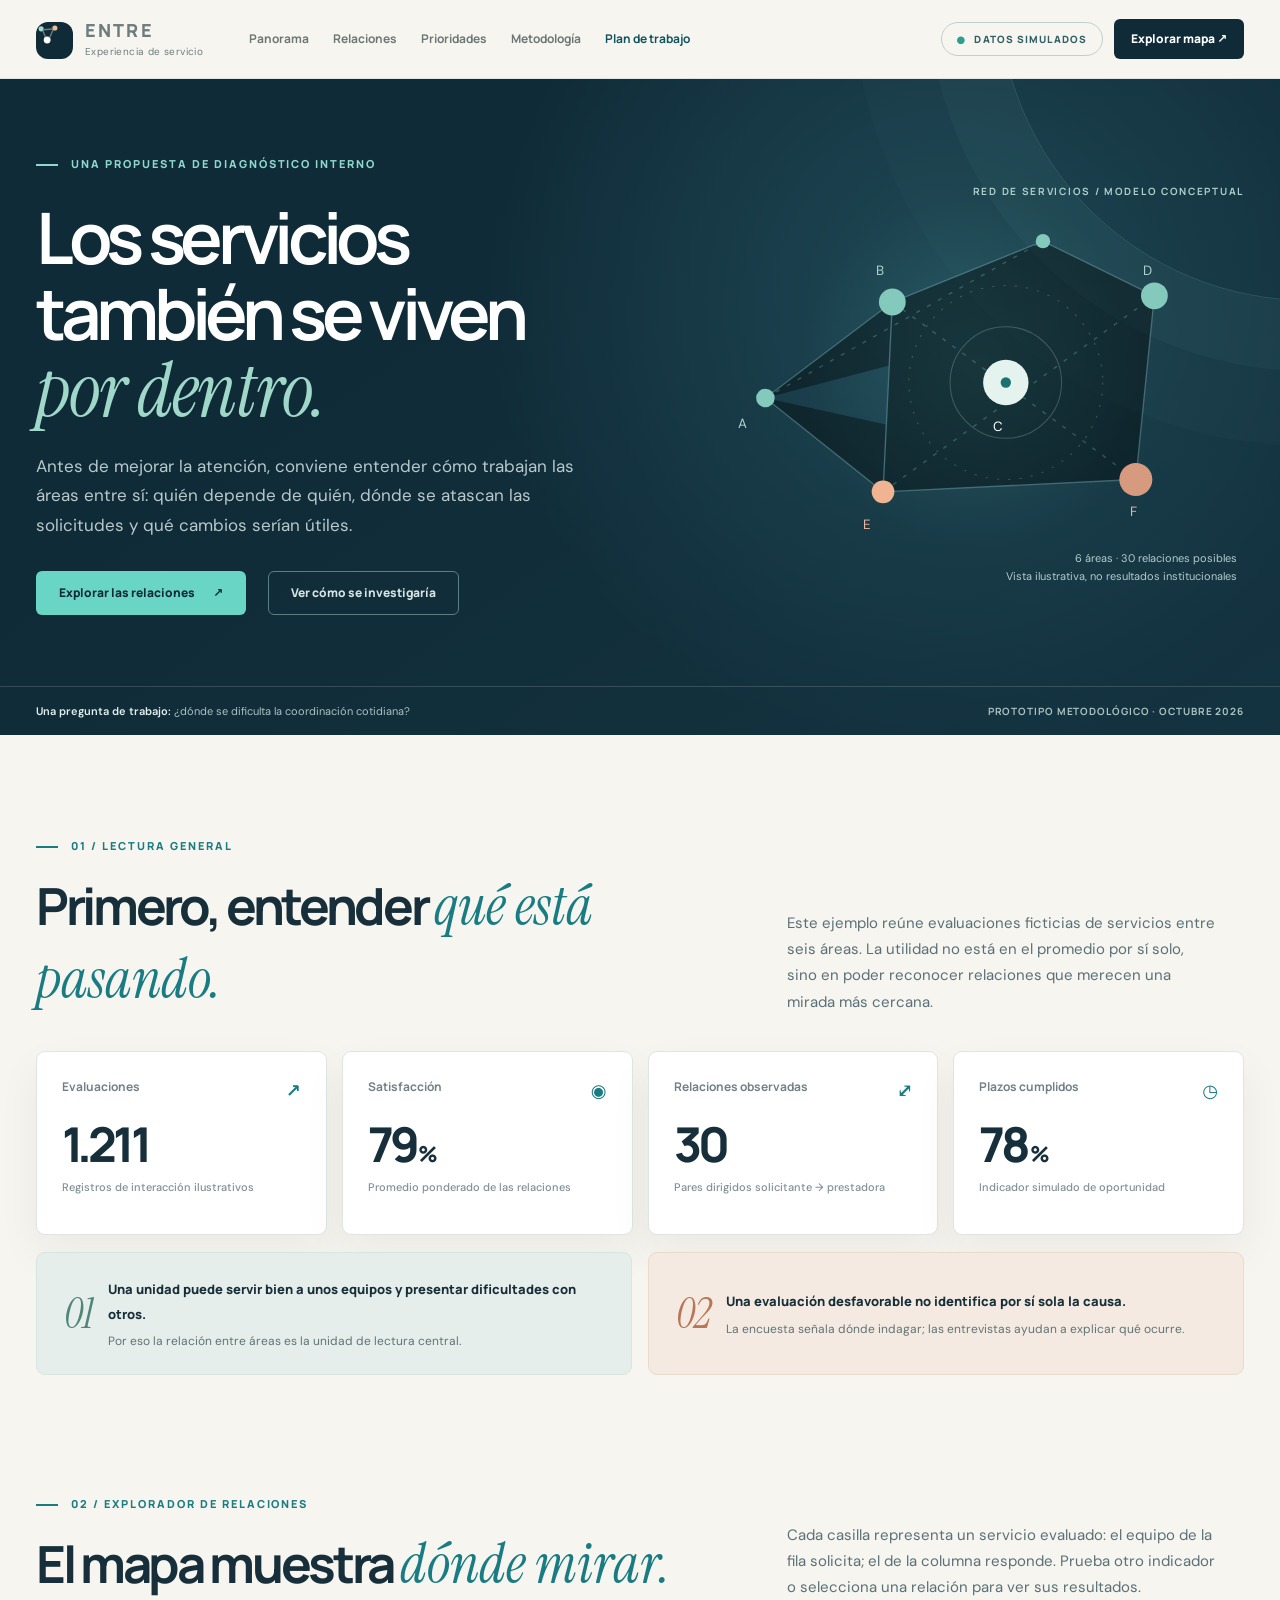
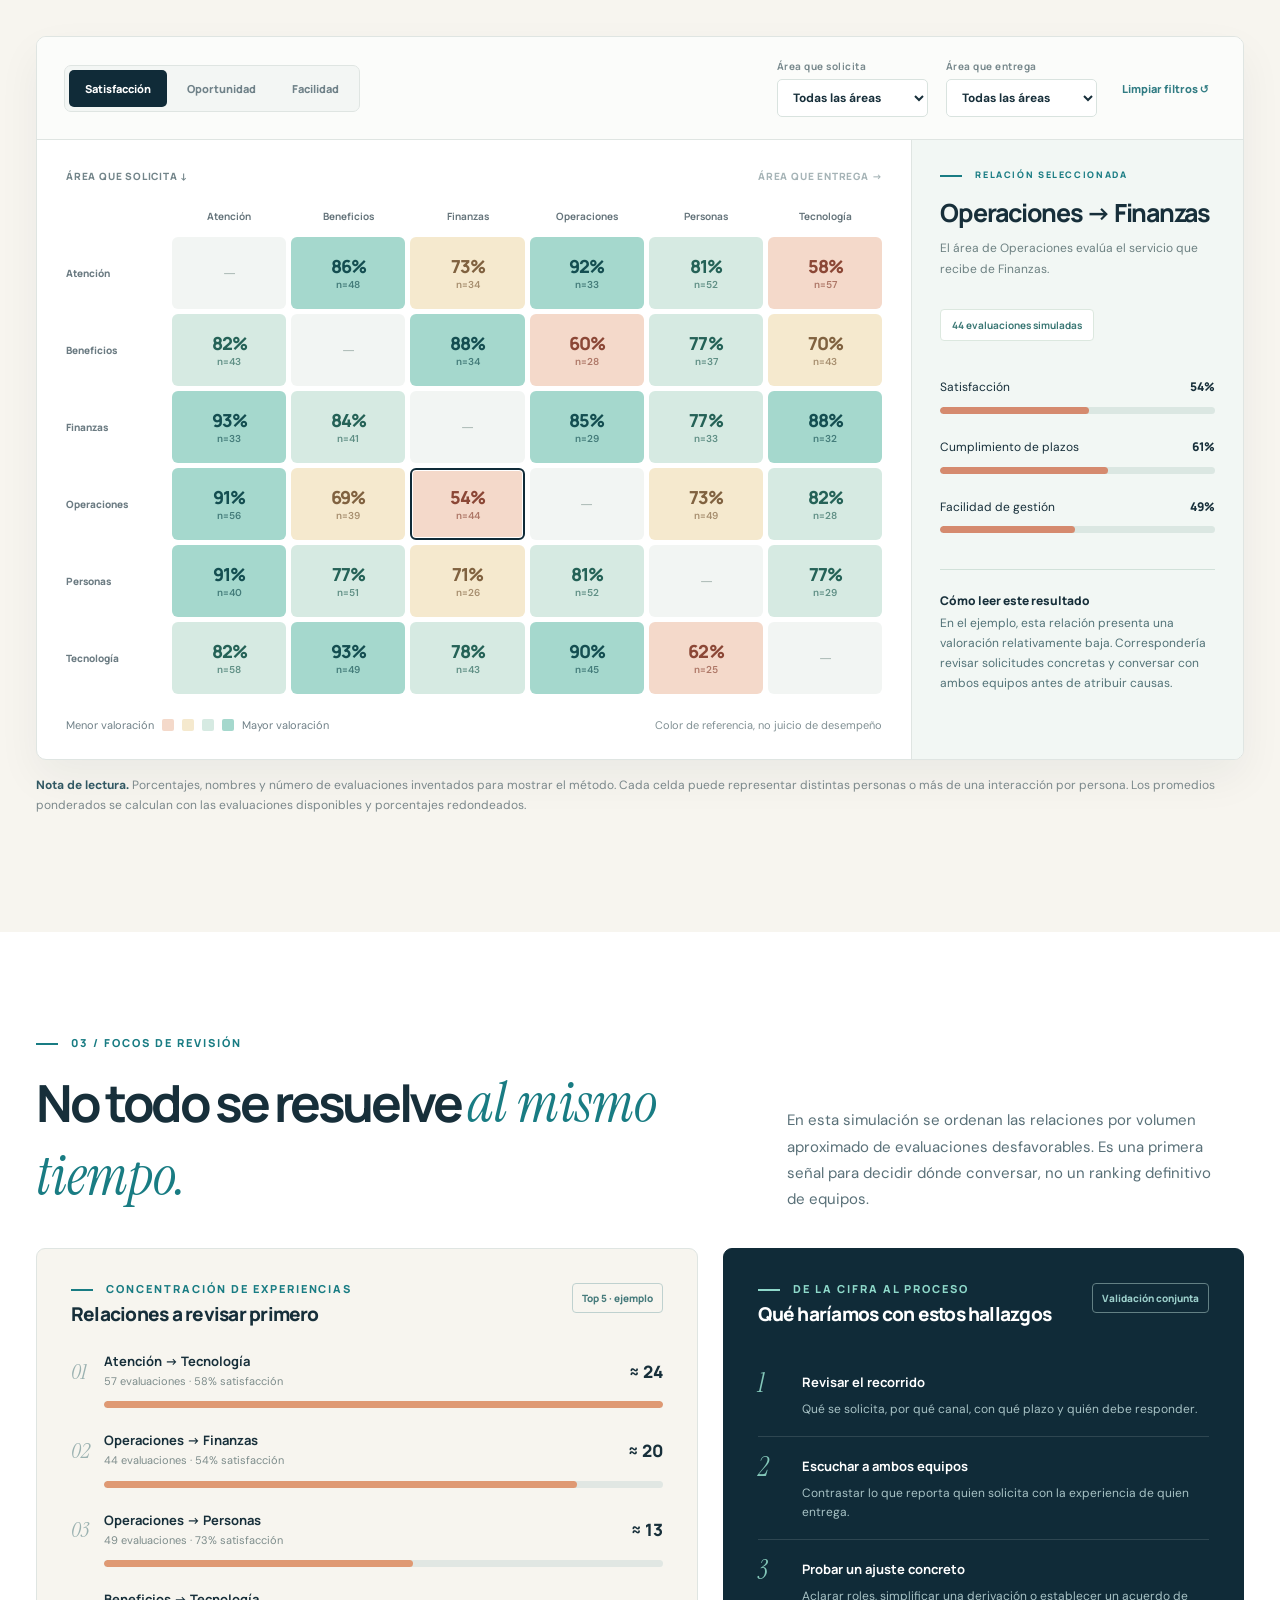
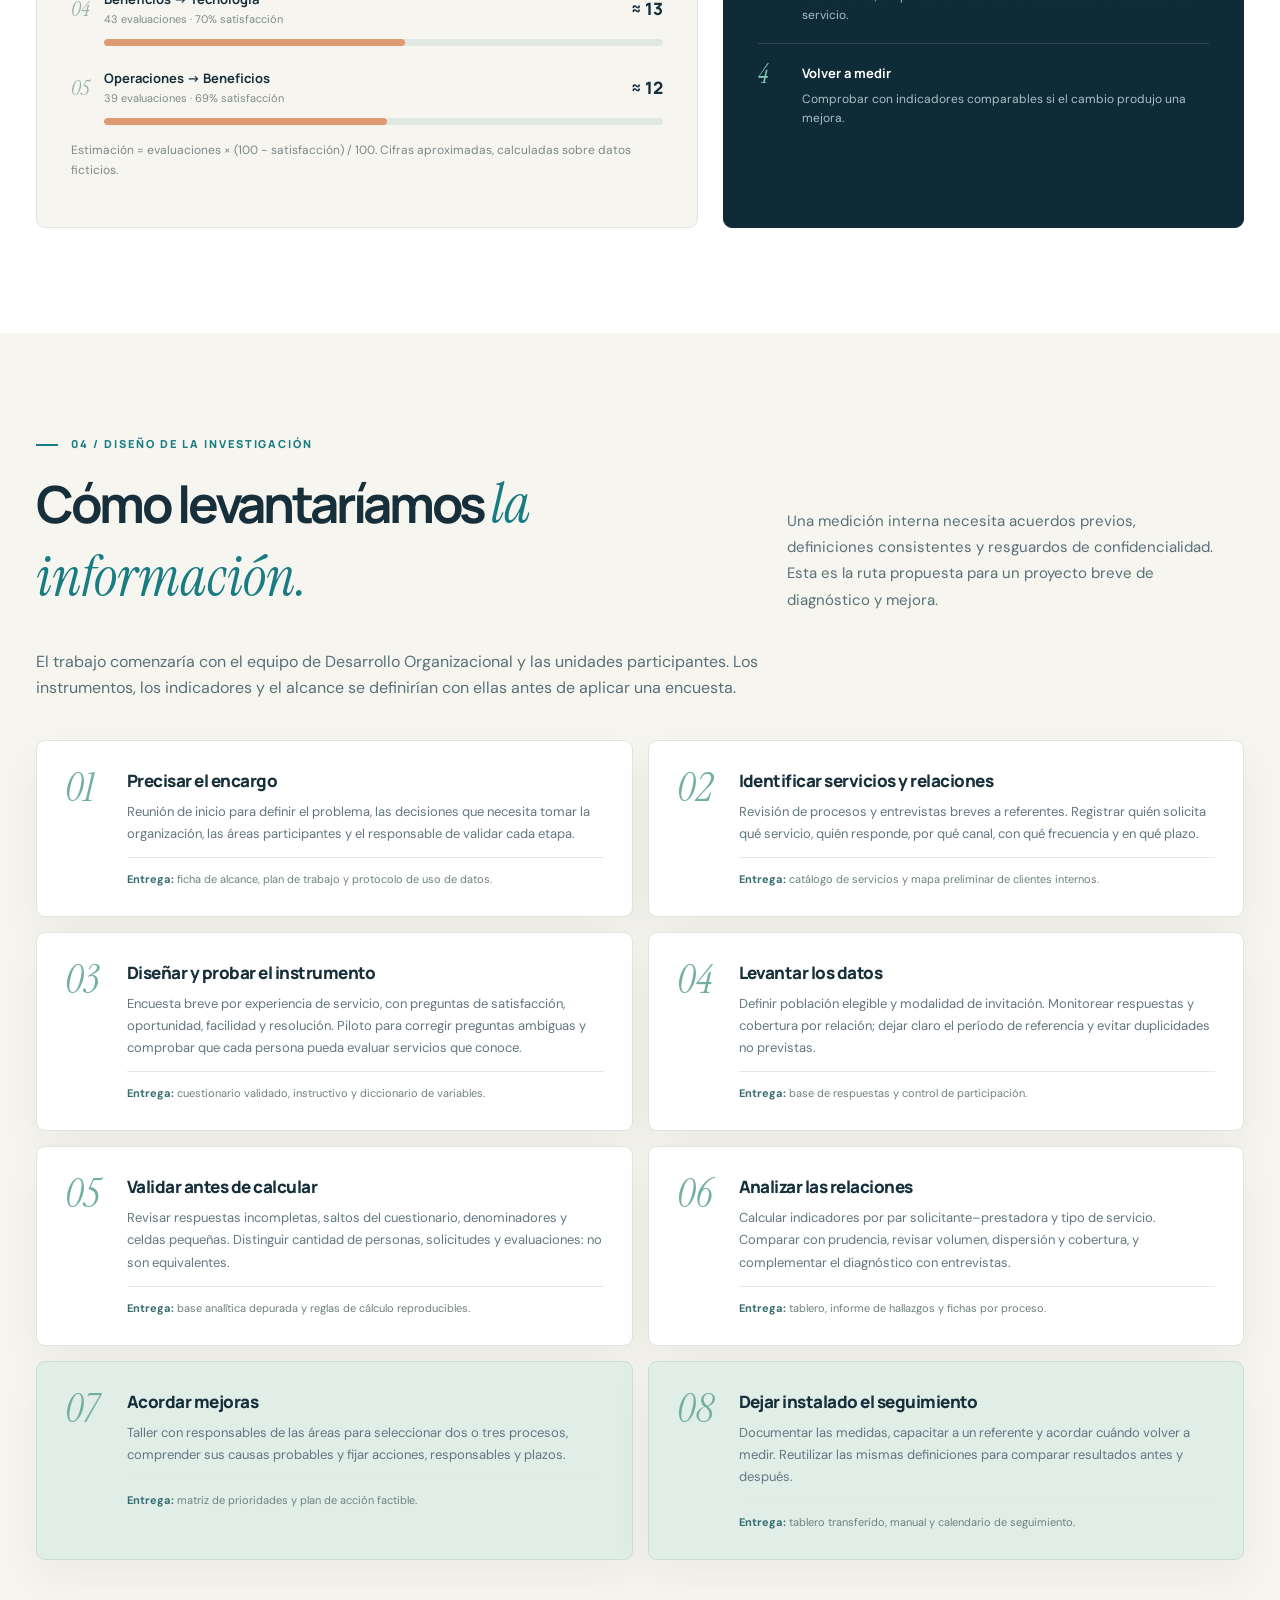
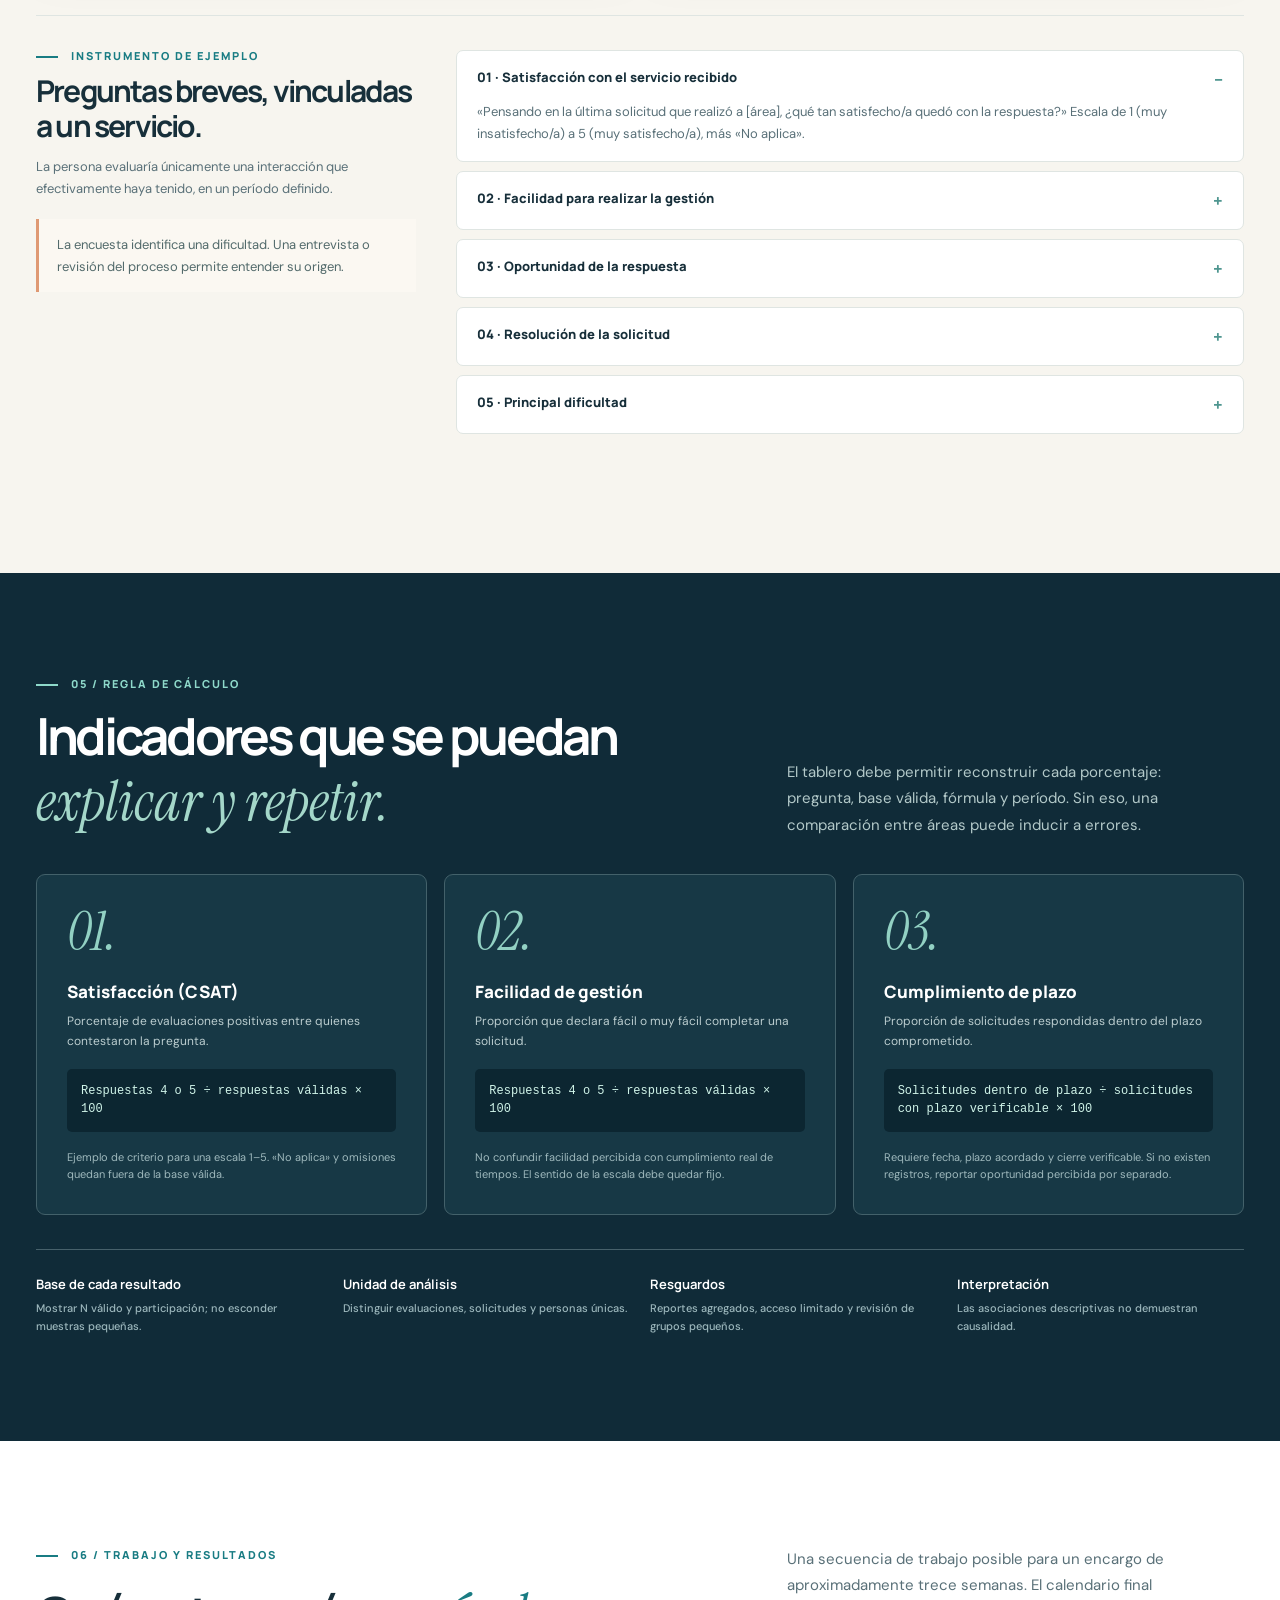
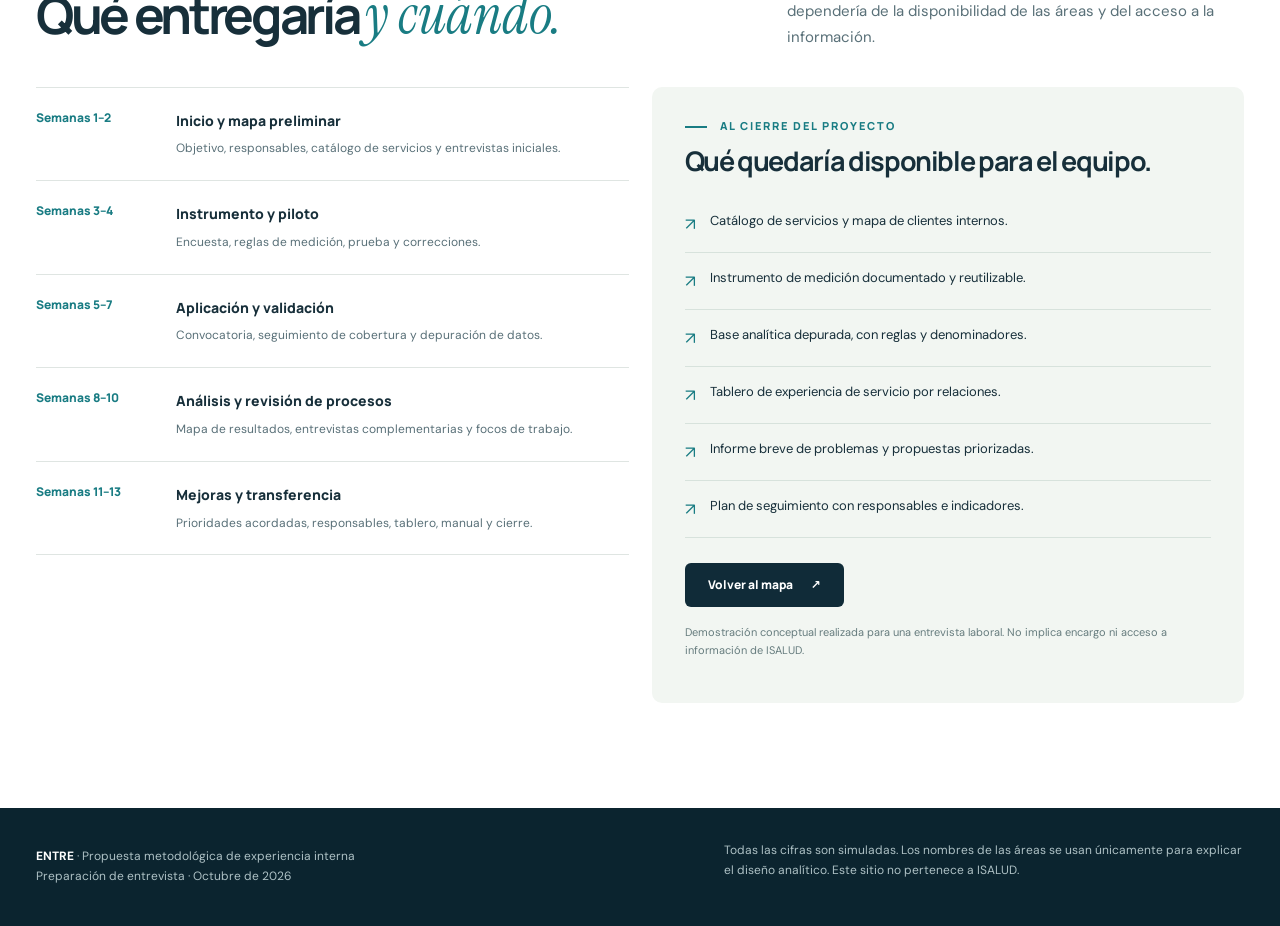
==== commit 32965c11: "Final polish: anchor navigation and editorial wording" ====
--- a/index.html
+++ b/index.html
@@ -11,7 +11,7 @@
 <link href="https://fonts.googleapis.com/css2?family=DM+Sans:wght@400;500;600;700&family=Instrument+Serif:ital@0;1&family=Manrope:wght@400;500;600;700;800&display=swap" rel="stylesheet">
 <style>
 :root{--navy:#102b38;--navy2:#193c47;--ink:#172f3a;--muted:#597078;--sea:#197c83;--bright:#69d5c5;--sand:#f7f5ef;--sand2:#eeece4;--orange:#df9973;--rose:#bf6c60;--line:#dfe5e2;--white:#fff;--display:'Instrument Serif',Georgia,serif;--head:'Manrope',system-ui,sans-serif;--body:'DM Sans',system-ui,sans-serif;--shadow:0 18px 44px rgba(16,43,56,.055)}
-*{box-sizing:border-box}html{scroll-behavior:smooth}body{margin:0;background:var(--sand);color:var(--ink);font:15px/1.65 var(--body);-webkit-font-smoothing:antialiased}button,input,select{font:inherit}button{cursor:pointer}a{color:inherit;text-decoration:none}button:focus-visible,a:focus-visible,select:focus-visible,summary:focus-visible{outline:3px solid var(--sea);outline-offset:3px}p{margin:0 0 1em}h1,h2,h3{margin:0;line-height:1.15}svg{max-width:100%}.container{width:min(1280px,calc(100% - 72px));margin:0 auto}.only-mobile{display:none}.kicker{font:800 11px/1 var(--head);letter-spacing:.18em;text-transform:uppercase;color:var(--sea)}.kicker.light{color:#8ed9ca}.kicker:before{content:'';display:inline-block;width:22px;height:2px;background:currentColor;vertical-align:middle;margin-right:13px}.serif{font-family:var(--display);font-style:italic;font-weight:400}.thin-rule{height:1px;background:var(--line)}
+*{box-sizing:border-box}html{scroll-behavior:smooth}section[id]{scroll-margin-top:90px}body{margin:0;background:var(--sand);color:var(--ink);font:15px/1.65 var(--body);-webkit-font-smoothing:antialiased}button,input,select{font:inherit}button{cursor:pointer}a{color:inherit;text-decoration:none}button:focus-visible,a:focus-visible,select:focus-visible,summary:focus-visible{outline:3px solid var(--sea);outline-offset:3px}p{margin:0 0 1em}h1,h2,h3{margin:0;line-height:1.15}svg{max-width:100%}.container{width:min(1280px,calc(100% - 72px));margin:0 auto}.only-mobile{display:none}.kicker{font:800 11px/1 var(--head);letter-spacing:.18em;text-transform:uppercase;color:var(--sea)}.kicker.light{color:#8ed9ca}.kicker:before{content:'';display:inline-block;width:22px;height:2px;background:currentColor;vertical-align:middle;margin-right:13px}.serif{font-family:var(--display);font-style:italic;font-weight:400}.thin-rule{height:1px;background:var(--line)}
 .skip-link{position:absolute;transform:translateY(-130%);background:var(--white);padding:12px;z-index:999}.skip-link:focus{transform:translateY(0)}
 .header{height:79px;background:var(--sand);position:sticky;top:0;z-index:50;border-bottom:1px solid #dfe4e1e8;backdrop-filter:blur(10px)}.header-inner{height:100%;display:flex;align-items:center;gap:46px}.logo{display:flex;align-items:center;gap:12px;flex:none}.logo-icon{width:37px;height:37px;background:var(--navy);color:#fff;border-radius:12px;display:grid;place-items:center}.logo-icon svg{height:24px;width:24px}.logo strong{display:block;font:800 18px/1.1 var(--head);letter-spacing:.12em}.logo span{display:block;color:#6d7c7e;font-size:10px;margin-top:3px;letter-spacing:.04em}.nav{display:flex;gap:24px;align-items:center;flex:1}.nav a{font:700 12px/1.3 var(--head);color:#6b7775;transition:color .2s;white-space:nowrap}.nav a:hover,.nav a.active{color:#0e535d}.header-actions{margin-left:auto;display:flex;gap:11px;align-items:center}.mock-pill{font:800 10px/1 var(--head);letter-spacing:.11em;color:#315f63;border:1px solid #bdd1ce;border-radius:999px;padding:11px 15px;white-space:nowrap}.mock-pill:before{content:'●';color:#2c9d8e;margin-right:8px}.header-cta{font:800 12px/1 var(--head);background:var(--navy);color:#fff;padding:14px 17px;border-radius:6px;white-space:nowrap}.header-cta:hover{background:#235767}.menu-btn{display:none;border:0;background:transparent;font-size:21px;padding:5px}
 .hero{background:var(--navy);color:#fff;position:relative;overflow:hidden}.hero:before{content:'';position:absolute;inset:0;opacity:.5;background:radial-gradient(circle at 74% 33%,#2e6571 0,transparent 44%),linear-gradient(145deg,#102b38 30%,#183a47 100%)}.hero:after{content:'';position:absolute;width:620px;height:620px;right:-340px;top:-400px;border:1px solid rgba(143,207,206,.18);border-radius:50%;box-shadow:0 0 0 70px rgba(143,207,206,.035),0 0 0 145px rgba(143,207,206,.02)}.hero-inner{min-height:538px;display:grid;grid-template-columns:minmax(0,1.05fr) minmax(0,.95fr);align-items:center;gap:35px;position:relative;z-index:2;padding:72px 0 71px}.hero h1{font:650 clamp(48px,5.55vw,82px)/1.08 var(--head);letter-spacing:-.075em;max-width:660px;margin:23px 0 22px}.hero h1 em{display:block;color:#9fd8c9;font:italic 1.07em/1.02 var(--display);letter-spacing:-.015em}.hero-lead{font-size:17px;color:#b8c9cb;line-height:1.75;max-width:555px;margin:0 0 30px}.hero-buttons{display:flex;align-items:center;gap:22px;flex-wrap:wrap}.btn{padding:14px 22px;border-radius:6px;border:1px solid transparent;font:800 12px/1.15 var(--head);display:inline-flex;align-items:center;justify-content:center;gap:18px;transition:all .2s}.btn.primary{background:var(--bright);color:var(--navy)}.btn.primary:hover{background:#a5e8da;transform:translateY(-2px)}.btn.line{background:transparent;border-color:#5d7d84;color:#d5e5e3}.btn.line:hover{background:rgba(255,255,255,.07)}.btn.ink{background:var(--navy);color:#fff}.hero-art{height:405px;position:relative;display:grid;place-items:center}.hero-art svg{width:100%;height:100%;overflow:visible}.hero-art-label{position:absolute;top:4px;right:0;color:#add0ce;font:700 10px var(--head);letter-spacing:.17em}.hero-art-foot{position:absolute;bottom:0;right:7px;text-align:right;color:#b3cbcc;font-size:11px}.hero-borderline{border-top:1px solid #ffffff27;position:relative;z-index:2}.hero-foot{display:flex;justify-content:space-between;align-items:center;padding:15px 0;color:#aac2c2;font-size:11px;gap:15px}.hero-foot b{font-weight:600;color:#e1f0ed}.hero-foot small{font:700 10px var(--head);letter-spacing:.09em}
@@ -48,7 +48,7 @@
   <svg viewBox="0 0 540 380" role="img" aria-label="Red ilustrativa de áreas que solicitan y entregan servicios"><defs><radialGradient id="glow"><stop offset="0" stop-color="#3c8186" stop-opacity=".30"/><stop offset="1" stop-color="#3c8186" stop-opacity="0"/></radialGradient><filter id="halo"><feGaussianBlur stdDeviation="17"/></filter></defs><circle cx="280" cy="178" r="170" fill="url(#glow)"/><g stroke="#81b3b4" opacity=".37" stroke-width="1.3"><path d="M76 205L199 112L309 190L453 106"/><path d="M76 205L190 296L309 190L435 284"/><path d="M199 112L345 53L453 106L435 284L190 296Z"/><path d="M199 112L435 284M76 205L345 53M190 296L453 106" stroke-dasharray="4 8" opacity=".7"/></g><g fill="#83c9bc"><circle cx="76" cy="205" r="9"/><circle cx="199" cy="112" r="13"/><circle cx="309" cy="190" r="22" fill="#e4f3ee"/><circle cx="345" cy="53" r="7"/><circle cx="453" cy="106" r="13"/><circle cx="190" cy="296" r="11" fill="#f0b493"/><circle cx="435" cy="284" r="16" fill="#d69a7e"/></g><circle cx="309" cy="190" r="5" fill="#1b7271"/><g fill="#fff" font-size="13" font-family="DM Sans,sans-serif"><text x="49" y="234" fill="#add3d0">A</text><text x="183" y="86" fill="#add3d0">B</text><text x="297" y="237">C</text><text x="442" y="86" fill="#add3d0">D</text><text x="171" y="332" fill="#eab79e">E</text><text x="429" y="319" fill="#eab79e">F</text></g><g fill="none" stroke="#bed8d4" opacity=".25"><circle cx="309" cy="190" r="54"/><circle cx="309" cy="190" r="94" stroke-dasharray="2 9"/></g></svg>
   <div class="hero-art-foot">6 áreas · 30 relaciones posibles<br>Vista ilustrativa, no resultados institucionales</div>
 </div></div><div class="hero-borderline"><div class="container hero-foot"><span><b>Una pregunta de trabajo:</b> ¿dónde se dificulta la coordinación cotidiana?</span><small>PROTOTIPO METODOLÓGICO · OCTUBRE 2026</small></div></div></section>
-<section class="section overview-section" id="panorama"><div class="container"><div class="section-heading"><div><div class="kicker">01 / Lectura general</div><h2>Un punto de partida <em>para conversar.</em></h2></div><p>Este ejemplo reúne evaluaciones ficticias de servicios entre seis áreas. La utilidad no está en el promedio por sí solo, sino en poder reconocer relaciones que merecen una mirada más cercana.</p></div>
+<section class="section overview-section" id="panorama"><div class="container"><div class="section-heading"><div><div class="kicker">01 / Lectura general</div><h2>Primero, entender <em>qué está pasando.</em></h2></div><p>Este ejemplo reúne evaluaciones ficticias de servicios entre seis áreas. La utilidad no está en el promedio por sí solo, sino en poder reconocer relaciones que merecen una mirada más cercana.</p></div>
 <div class="metrics">
 <div class="stat"><div class="stat-top">Evaluaciones <span>↗</span></div><div class="stat-val" id="kpiN">—</div><div class="stat-meta">Registros de interacción ilustrativos</div></div>
 <div class="stat"><div class="stat-top">Satisfacción <span>◉</span></div><div class="stat-val"><span id="kpiSat">—</span><small>%</small></div><div class="stat-meta">Promedio ponderado de las relaciones</div></div>
@@ -88,7 +88,7 @@
 <div class="formula-grid"><div class="formula"><span class="formula-number">01.</span><h3>Satisfacción (CSAT)</h3><p>Porcentaje de evaluaciones positivas entre quienes contestaron la pregunta.</p><code>Respuestas 4 o 5 ÷ respuestas válidas × 100</code><small>Ejemplo de criterio para una escala 1–5. «No aplica» y omisiones quedan fuera de la base válida.</small></div><div class="formula"><span class="formula-number">02.</span><h3>Facilidad de gestión</h3><p>Proporción que declara fácil o muy fácil completar una solicitud.</p><code>Respuestas 4 o 5 ÷ respuestas válidas × 100</code><small>No confundir facilidad percibida con cumplimiento real de tiempos. El sentido de la escala debe quedar fijo.</small></div><div class="formula"><span class="formula-number">03.</span><h3>Cumplimiento de plazo</h3><p>Proporción de solicitudes respondidas dentro del plazo comprometido.</p><code>Solicitudes dentro de plazo ÷ solicitudes con plazo verificable × 100</code><small>Requiere fecha, plazo acordado y cierre verificable. Si no existen registros, reportar oportunidad percibida por separado.</small></div></div>
 <div class="quality-strip"><div class="quality-item">Base de cada resultado<span>Mostrar N válido y participación; no esconder muestras pequeñas.</span></div><div class="quality-item">Unidad de análisis<span>Distinguir evaluaciones, solicitudes y personas únicas.</span></div><div class="quality-item">Resguardos<span>Reportes agregados, acceso limitado y revisión de grupos pequeños.</span></div><div class="quality-item">Interpretación<span>Las asociaciones descriptivas no demuestran causalidad.</span></div></div>
 </div></section>
-<section class="section delivery-section" id="entrega"><div class="container"><div class="section-heading"><div><div class="kicker">06 / Trabajo y resultados</div><h2>Un proyecto acotado. <em>Entregas utilizables.</em></h2></div><p>Una secuencia de trabajo posible para un encargo de aproximadamente trece semanas. El calendario final dependería de la disponibilidad de las áreas y del acceso a la información.</p></div>
+<section class="section delivery-section" id="entrega"><div class="container"><div class="section-heading"><div><div class="kicker">06 / Trabajo y resultados</div><h2>Qué entregaría <em>y cuándo.</em></h2></div><p>Una secuencia de trabajo posible para un encargo de aproximadamente trece semanas. El calendario final dependería de la disponibilidad de las áreas y del acceso a la información.</p></div>
 <div class="delivery-grid"><div class="delivery-schedule"><div class="week"><b>Semanas 1–2</b><div><strong>Inicio y mapa preliminar</strong><p>Objetivo, responsables, catálogo de servicios y entrevistas iniciales.</p></div></div><div class="week"><b>Semanas 3–4</b><div><strong>Instrumento y piloto</strong><p>Encuesta, reglas de medición, prueba y correcciones.</p></div></div><div class="week"><b>Semanas 5–7</b><div><strong>Aplicación y validación</strong><p>Convocatoria, seguimiento de cobertura y depuración de datos.</p></div></div><div class="week"><b>Semanas 8–10</b><div><strong>Análisis y revisión de procesos</strong><p>Mapa de resultados, entrevistas complementarias y focos de trabajo.</p></div></div><div class="week"><b>Semanas 11–13</b><div><strong>Mejoras y transferencia</strong><p>Prioridades acordadas, responsables, tablero, manual y cierre.</p></div></div></div><aside class="delivery-card"><div class="kicker">Al cierre del proyecto</div><h3>Qué quedaría disponible para el equipo.</h3><ul class="deliverables"><li>Catálogo de servicios y mapa de clientes internos.</li><li>Instrumento de medición documentado y reutilizable.</li><li>Base analítica depurada, con reglas y denominadores.</li><li>Tablero de experiencia de servicio por relaciones.</li><li>Informe breve de problemas y propuestas priorizadas.</li><li>Plan de seguimiento con responsables e indicadores.</li></ul><a class="btn ink" href="#relaciones">Volver al mapa <span>↗</span></a><p class="delivery-note">Demostración conceptual realizada para una entrevista laboral. No implica encargo ni acceso a información de ISALUD.</p></aside></div></div></section>
 </main>
 <footer class="footer"><div class="container footer-row"><div><strong>ENTRE</strong> · Propuesta metodológica de experiencia interna<br>Preparación de entrevista · Octubre de 2026</div><p class="footer-note">Todas las cifras son simuladas. Los nombres de las áreas se usan únicamente para explicar el diseño analítico. Este sitio no pertenece a ISALUD.</p></div></footer>
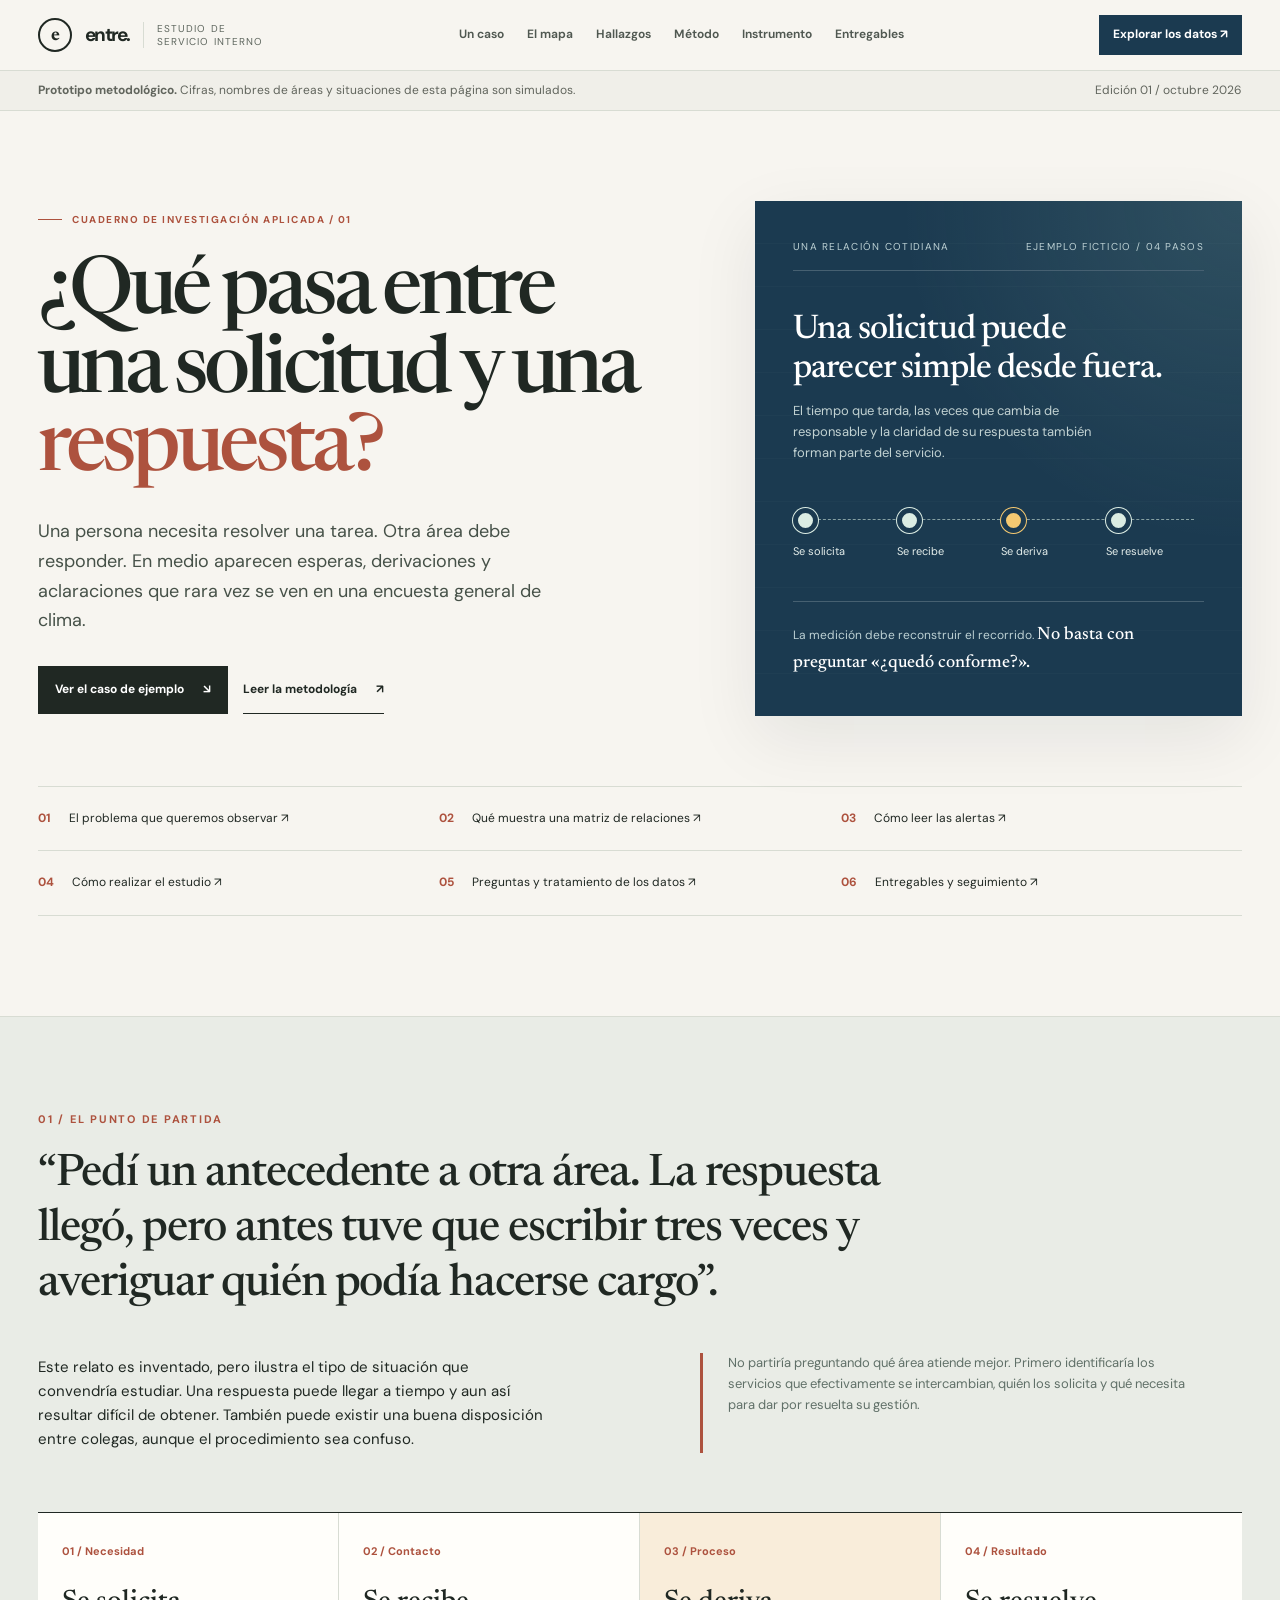
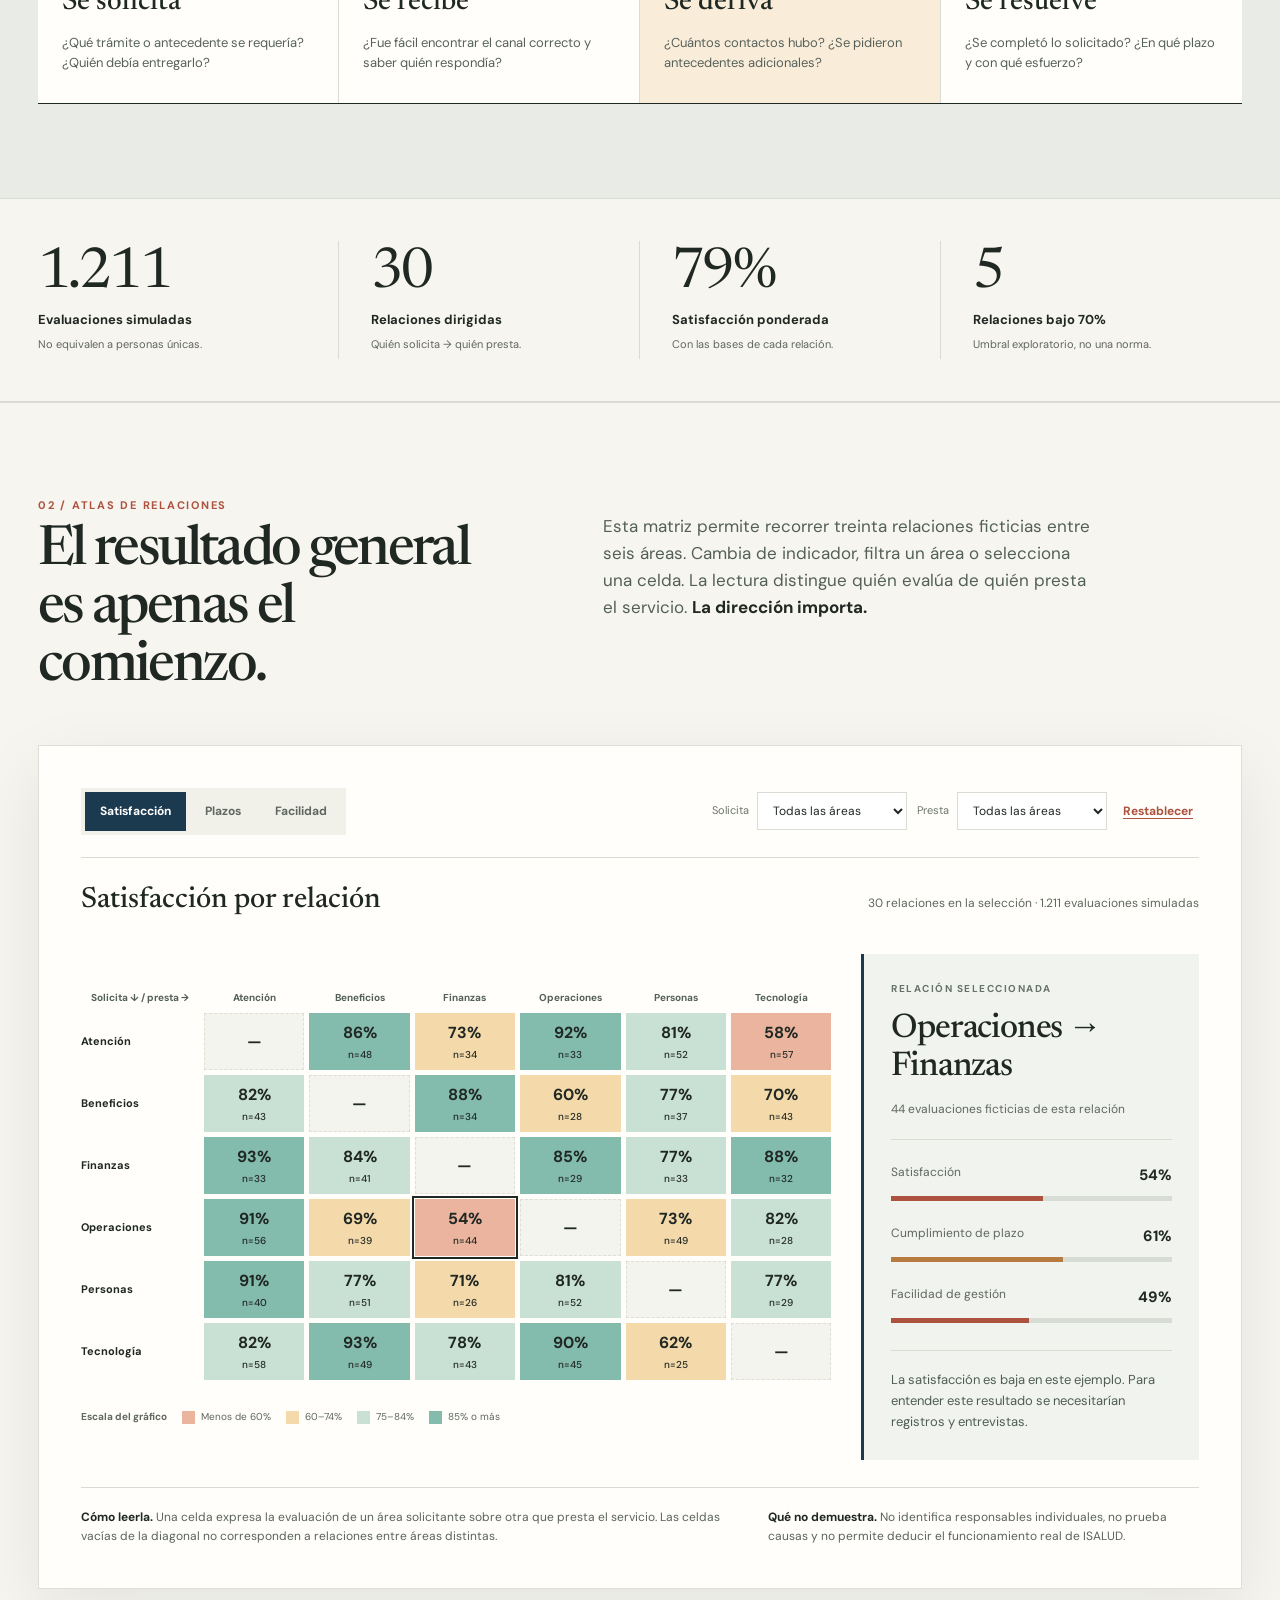
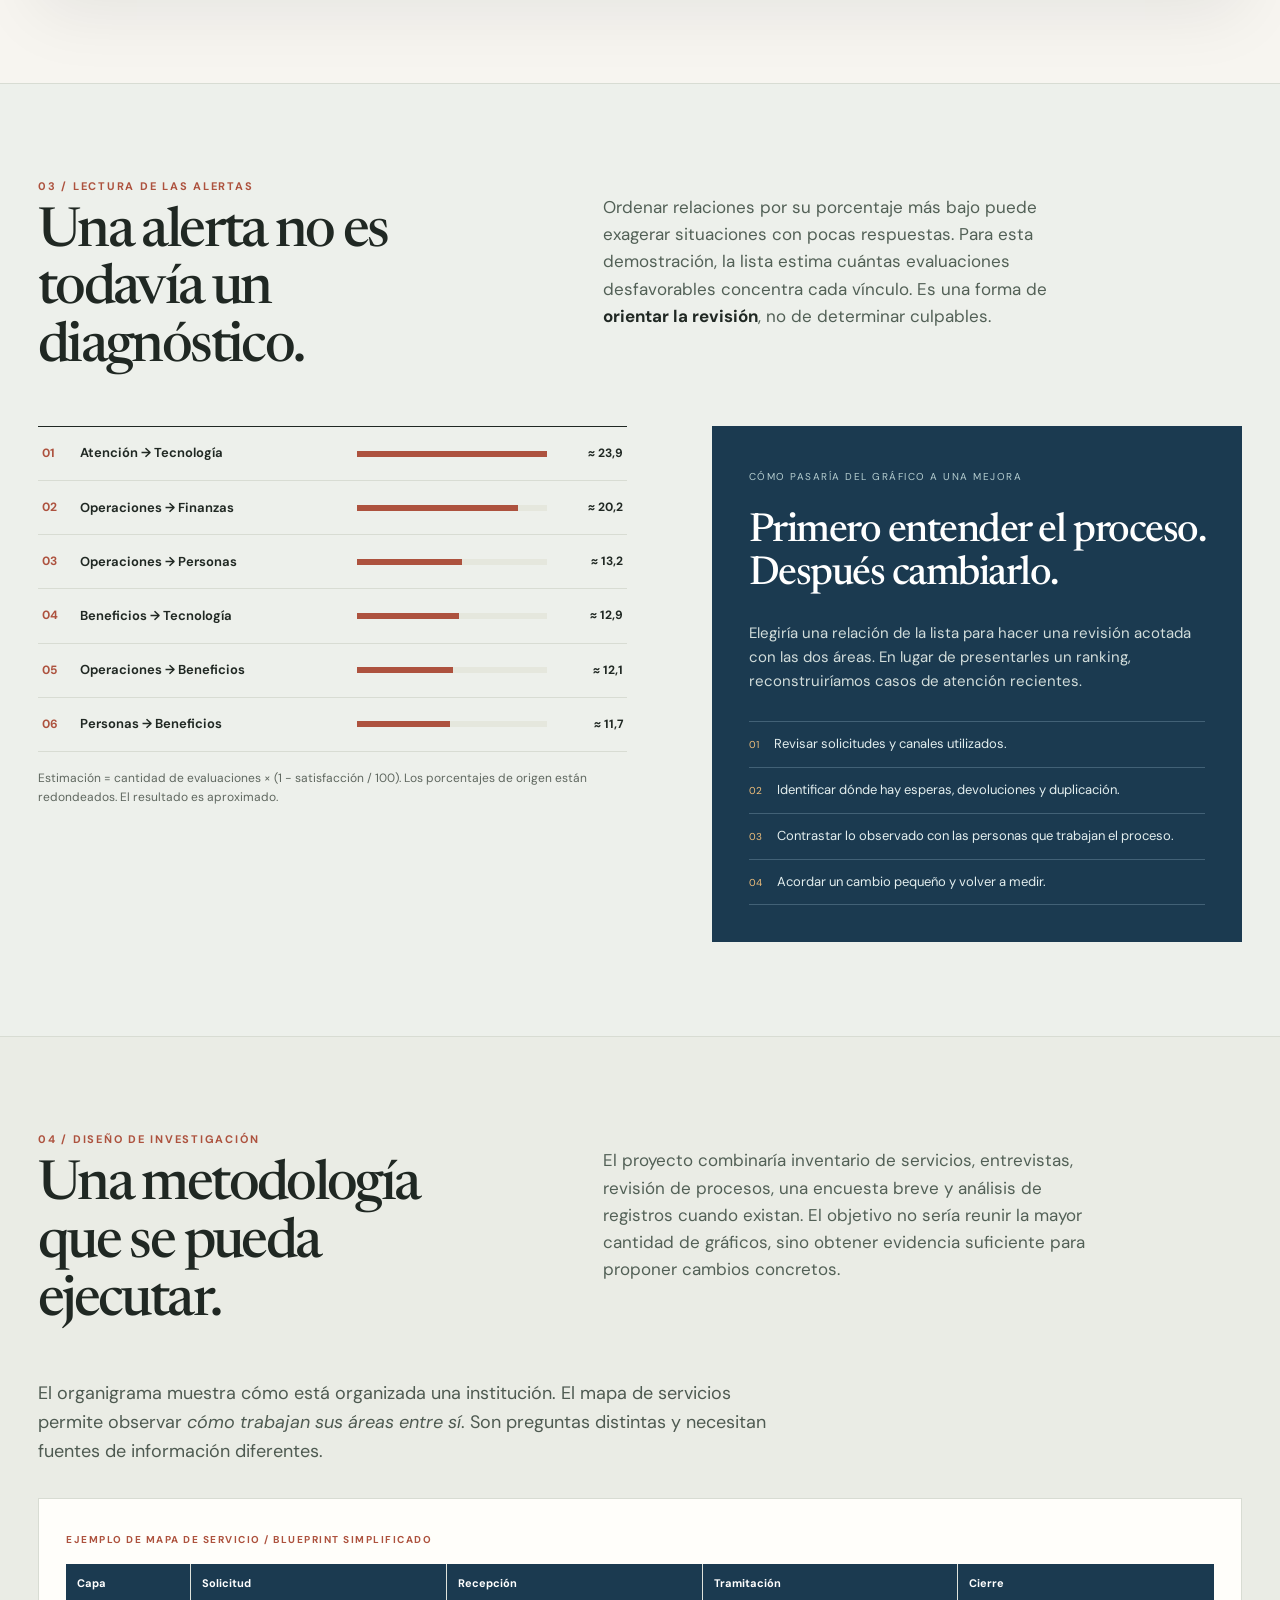
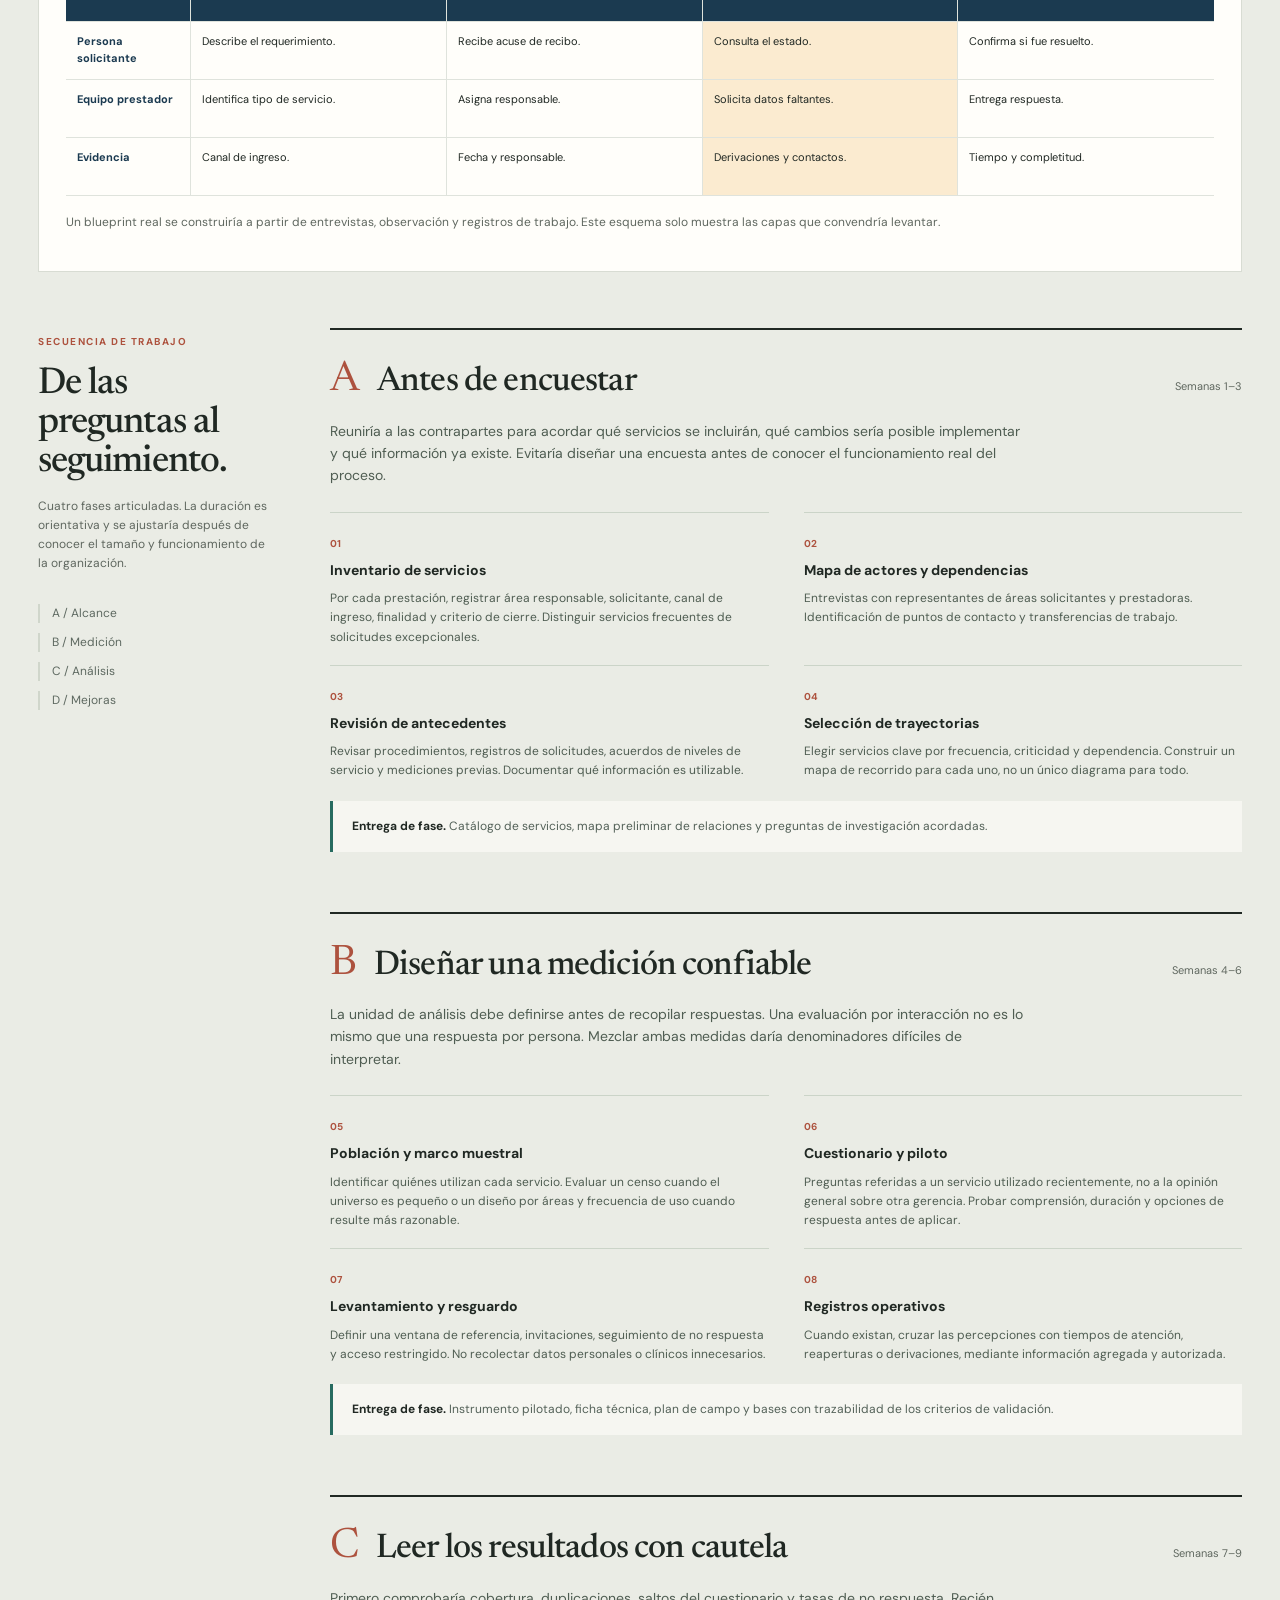
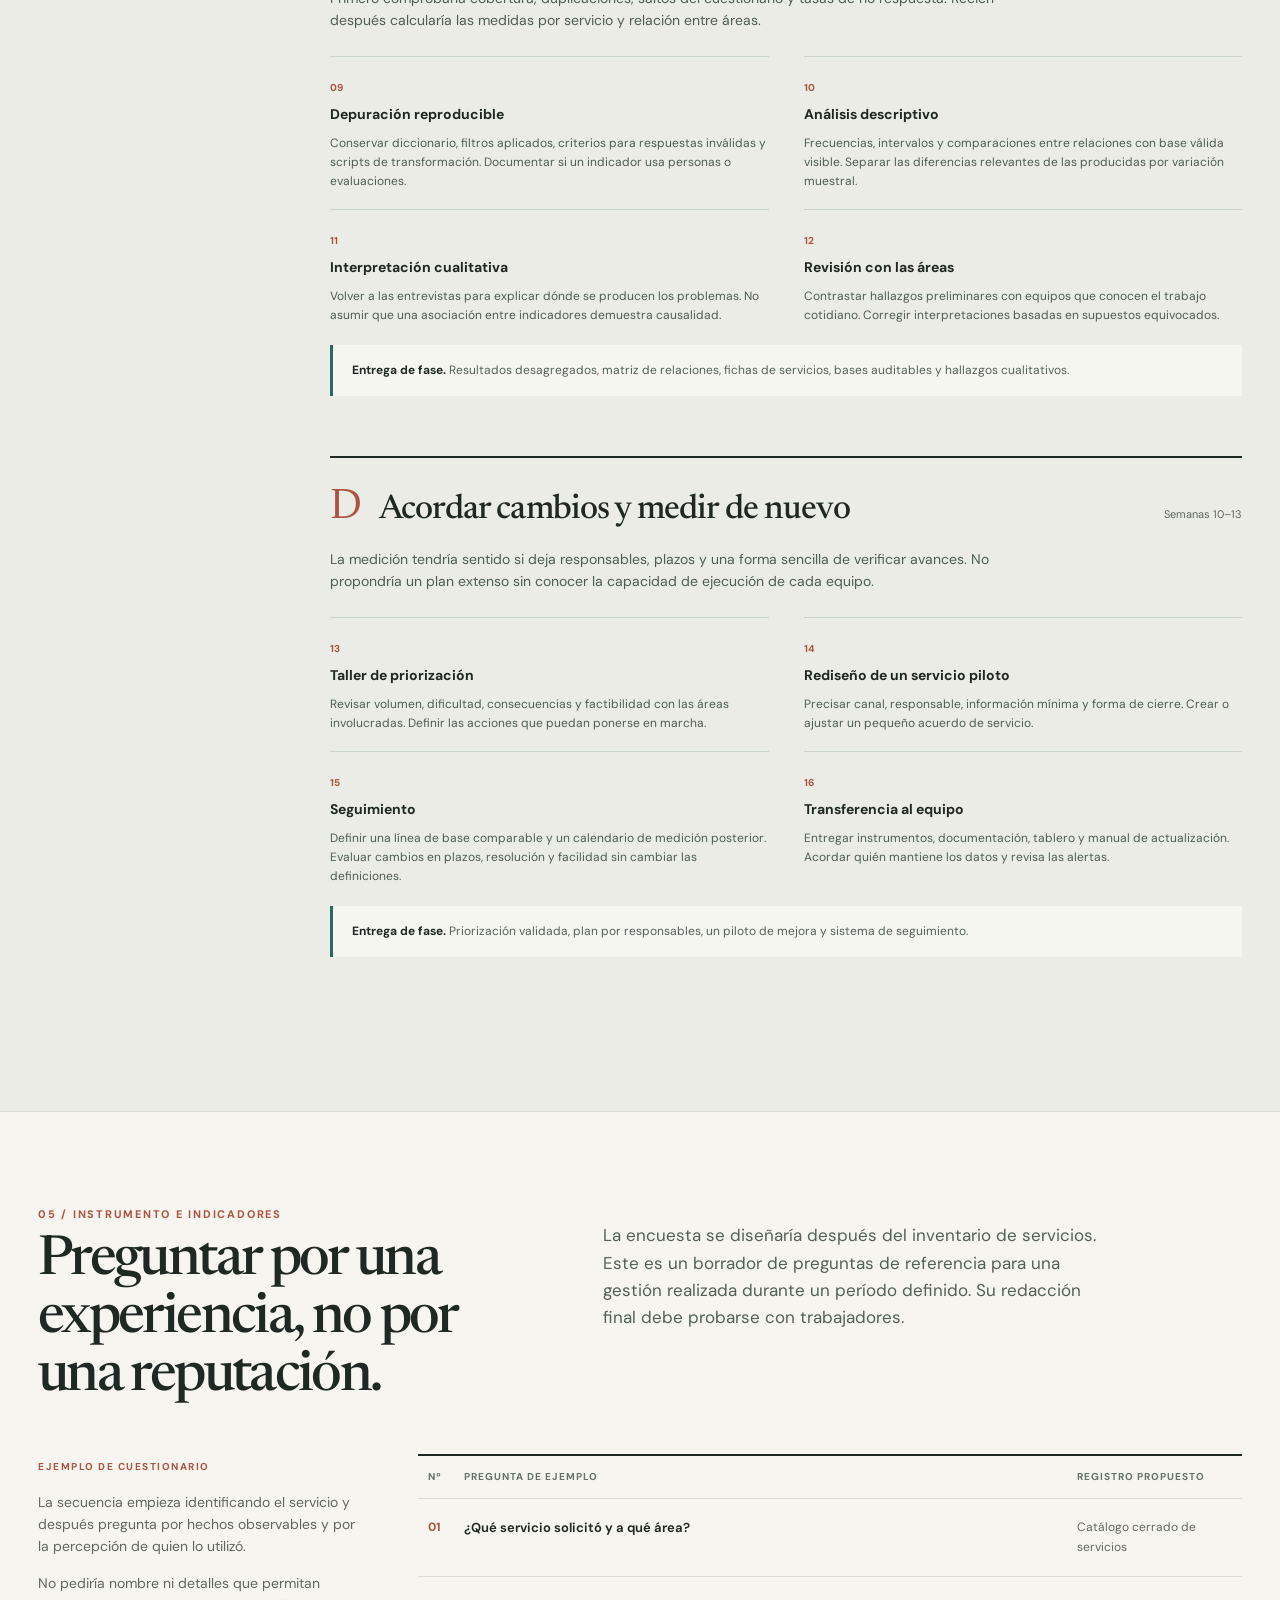
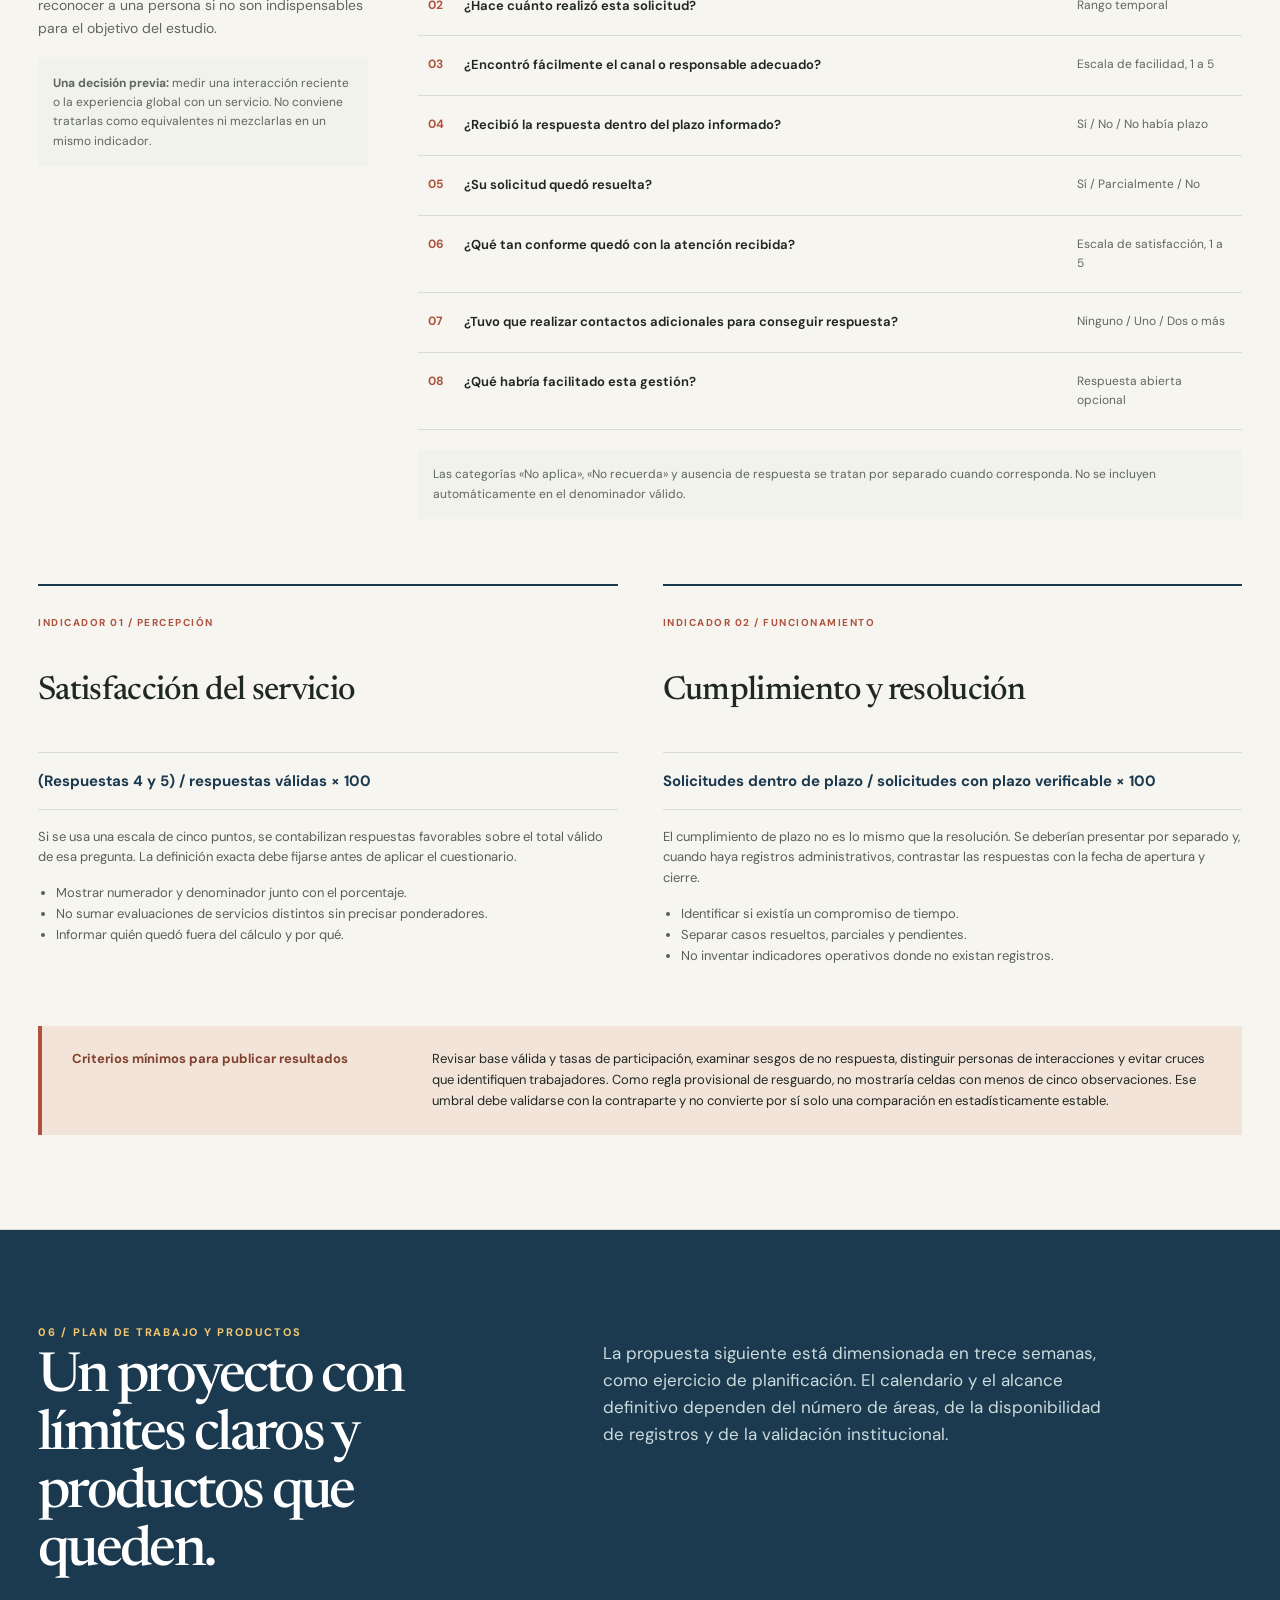
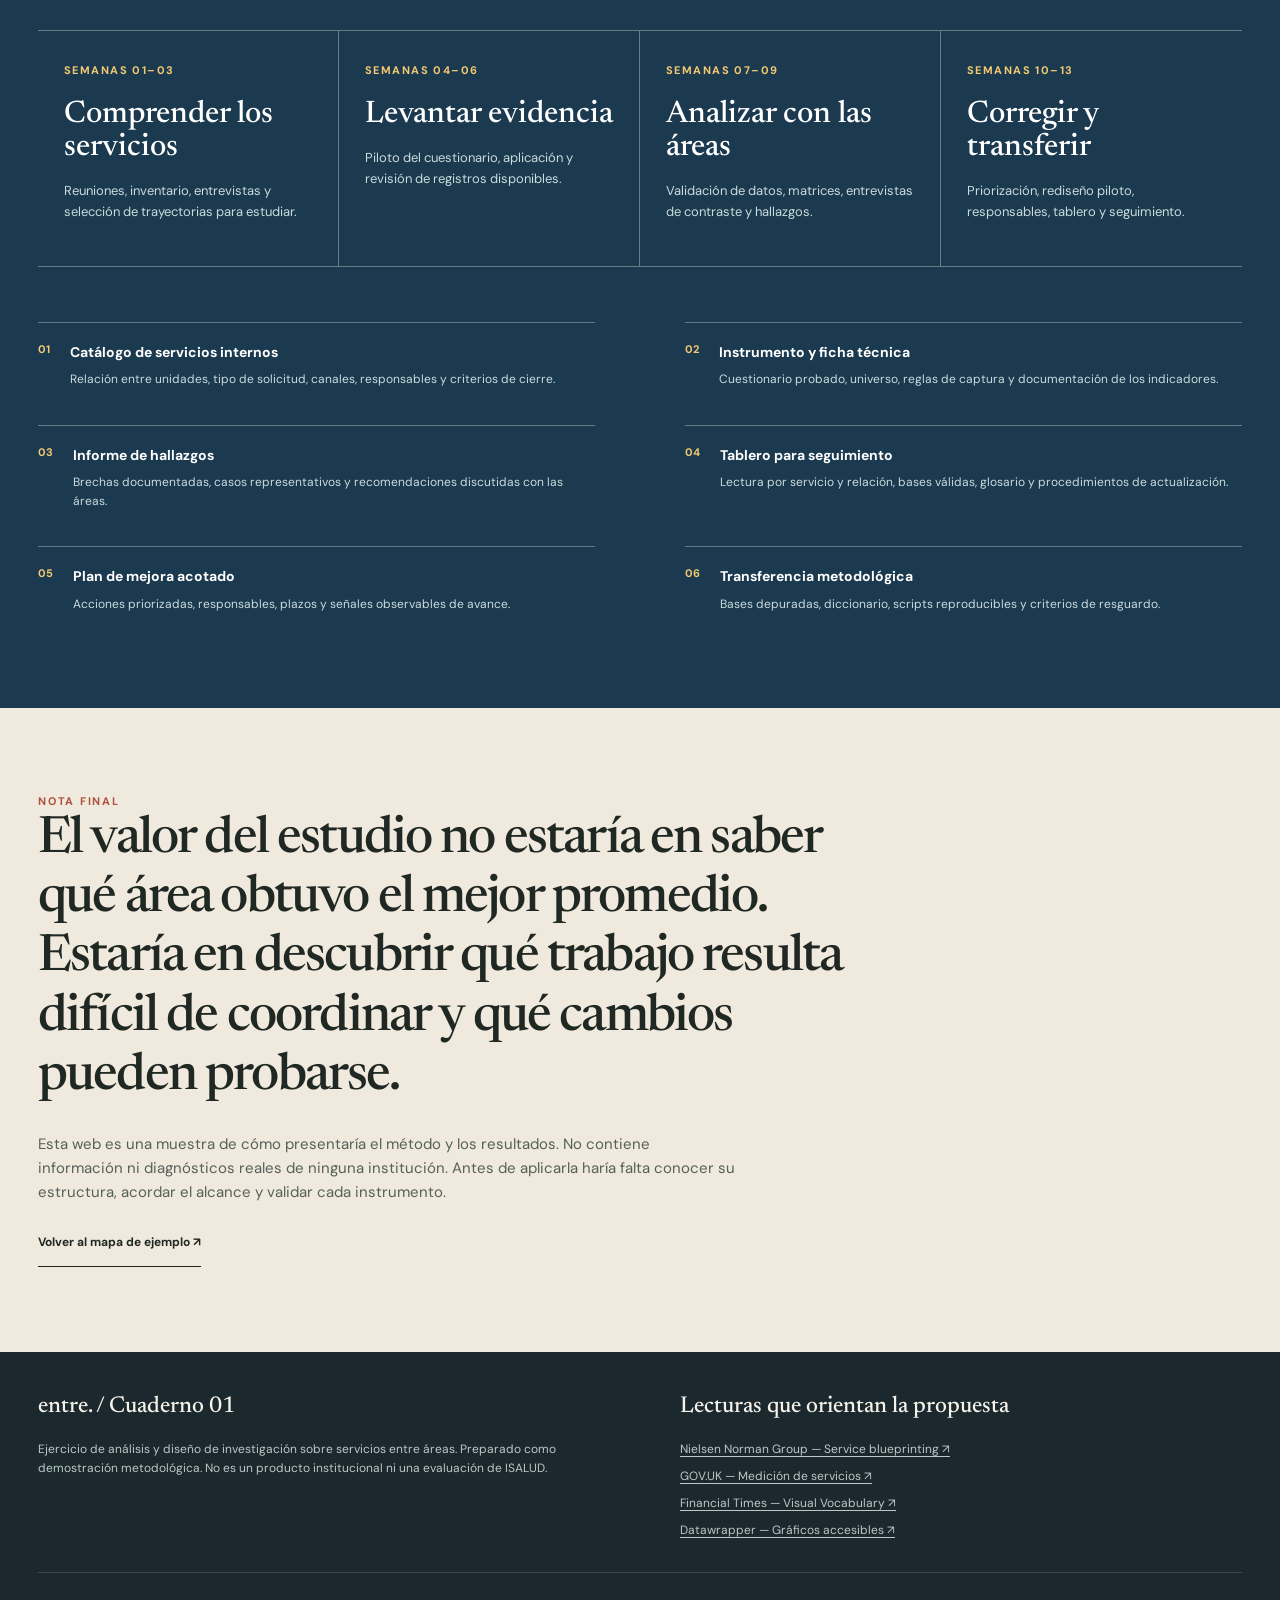
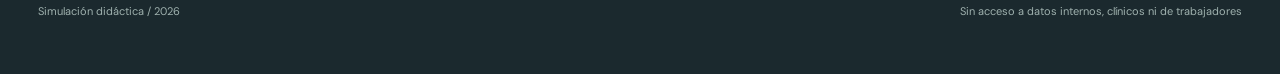
==== commit 50d73411: "Redesign internal service study as long-form editorial interactive report" ====
--- a/index.html
+++ b/index.html
@@ -1,115 +1,88 @@
 <!DOCTYPE html>
 <html lang="es">
 <head>
-<meta charset="utf-8">
-<meta name="viewport" content="width=device-width,initial-scale=1">
-<meta name="theme-color" content="#102B38">
-<meta name="description" content="Demostración metodológica interactiva: diagnóstico de experiencia de servicio entre equipos. Datos simulados, no corresponden a ISALUD.">
-<title>ENTRE · Experiencia de servicio interno</title>
-<link rel="preconnect" href="https://fonts.googleapis.com">
-<link rel="preconnect" href="https://fonts.gstatic.com" crossorigin>
-<link href="https://fonts.googleapis.com/css2?family=DM+Sans:wght@400;500;600;700&family=Instrument+Serif:ital@0;1&family=Manrope:wght@400;500;600;700;800&display=swap" rel="stylesheet">
+<meta charset="utf-8" />
+<meta name="viewport" content="width=device-width,initial-scale=1" />
+<meta name="theme-color" content="#f7f5f0" />
+<meta name="description" content="Un estudio interactivo sobre la experiencia de servicio entre áreas. Método, instrumentos y una demostración con datos simulados." />
+<title>ENTRE | La experiencia de servicio empieza por dentro</title>
+<link rel="preconnect" href="https://fonts.googleapis.com"/>
+<link rel="preconnect" href="https://fonts.gstatic.com" crossorigin />
+<link href="https://fonts.googleapis.com/css2?family=DM+Sans:wght@400;450;500;550;600;650;700&family=Newsreader:opsz,wght@6..72,400;6..72,500;6..72,600&display=swap" rel="stylesheet" />
 <style>
-:root{--navy:#102b38;--navy2:#193c47;--ink:#172f3a;--muted:#597078;--sea:#197c83;--bright:#69d5c5;--sand:#f7f5ef;--sand2:#eeece4;--orange:#df9973;--rose:#bf6c60;--line:#dfe5e2;--white:#fff;--display:'Instrument Serif',Georgia,serif;--head:'Manrope',system-ui,sans-serif;--body:'DM Sans',system-ui,sans-serif;--shadow:0 18px 44px rgba(16,43,56,.055)}
-*{box-sizing:border-box}html{scroll-behavior:smooth}section[id]{scroll-margin-top:90px}body{margin:0;background:var(--sand);color:var(--ink);font:15px/1.65 var(--body);-webkit-font-smoothing:antialiased}button,input,select{font:inherit}button{cursor:pointer}a{color:inherit;text-decoration:none}button:focus-visible,a:focus-visible,select:focus-visible,summary:focus-visible{outline:3px solid var(--sea);outline-offset:3px}p{margin:0 0 1em}h1,h2,h3{margin:0;line-height:1.15}svg{max-width:100%}.container{width:min(1280px,calc(100% - 72px));margin:0 auto}.only-mobile{display:none}.kicker{font:800 11px/1 var(--head);letter-spacing:.18em;text-transform:uppercase;color:var(--sea)}.kicker.light{color:#8ed9ca}.kicker:before{content:'';display:inline-block;width:22px;height:2px;background:currentColor;vertical-align:middle;margin-right:13px}.serif{font-family:var(--display);font-style:italic;font-weight:400}.thin-rule{height:1px;background:var(--line)}
-.skip-link{position:absolute;transform:translateY(-130%);background:var(--white);padding:12px;z-index:999}.skip-link:focus{transform:translateY(0)}
-.header{height:79px;background:var(--sand);position:sticky;top:0;z-index:50;border-bottom:1px solid #dfe4e1e8;backdrop-filter:blur(10px)}.header-inner{height:100%;display:flex;align-items:center;gap:46px}.logo{display:flex;align-items:center;gap:12px;flex:none}.logo-icon{width:37px;height:37px;background:var(--navy);color:#fff;border-radius:12px;display:grid;place-items:center}.logo-icon svg{height:24px;width:24px}.logo strong{display:block;font:800 18px/1.1 var(--head);letter-spacing:.12em}.logo span{display:block;color:#6d7c7e;font-size:10px;margin-top:3px;letter-spacing:.04em}.nav{display:flex;gap:24px;align-items:center;flex:1}.nav a{font:700 12px/1.3 var(--head);color:#6b7775;transition:color .2s;white-space:nowrap}.nav a:hover,.nav a.active{color:#0e535d}.header-actions{margin-left:auto;display:flex;gap:11px;align-items:center}.mock-pill{font:800 10px/1 var(--head);letter-spacing:.11em;color:#315f63;border:1px solid #bdd1ce;border-radius:999px;padding:11px 15px;white-space:nowrap}.mock-pill:before{content:'●';color:#2c9d8e;margin-right:8px}.header-cta{font:800 12px/1 var(--head);background:var(--navy);color:#fff;padding:14px 17px;border-radius:6px;white-space:nowrap}.header-cta:hover{background:#235767}.menu-btn{display:none;border:0;background:transparent;font-size:21px;padding:5px}
-.hero{background:var(--navy);color:#fff;position:relative;overflow:hidden}.hero:before{content:'';position:absolute;inset:0;opacity:.5;background:radial-gradient(circle at 74% 33%,#2e6571 0,transparent 44%),linear-gradient(145deg,#102b38 30%,#183a47 100%)}.hero:after{content:'';position:absolute;width:620px;height:620px;right:-340px;top:-400px;border:1px solid rgba(143,207,206,.18);border-radius:50%;box-shadow:0 0 0 70px rgba(143,207,206,.035),0 0 0 145px rgba(143,207,206,.02)}.hero-inner{min-height:538px;display:grid;grid-template-columns:minmax(0,1.05fr) minmax(0,.95fr);align-items:center;gap:35px;position:relative;z-index:2;padding:72px 0 71px}.hero h1{font:650 clamp(48px,5.55vw,82px)/1.08 var(--head);letter-spacing:-.075em;max-width:660px;margin:23px 0 22px}.hero h1 em{display:block;color:#9fd8c9;font:italic 1.07em/1.02 var(--display);letter-spacing:-.015em}.hero-lead{font-size:17px;color:#b8c9cb;line-height:1.75;max-width:555px;margin:0 0 30px}.hero-buttons{display:flex;align-items:center;gap:22px;flex-wrap:wrap}.btn{padding:14px 22px;border-radius:6px;border:1px solid transparent;font:800 12px/1.15 var(--head);display:inline-flex;align-items:center;justify-content:center;gap:18px;transition:all .2s}.btn.primary{background:var(--bright);color:var(--navy)}.btn.primary:hover{background:#a5e8da;transform:translateY(-2px)}.btn.line{background:transparent;border-color:#5d7d84;color:#d5e5e3}.btn.line:hover{background:rgba(255,255,255,.07)}.btn.ink{background:var(--navy);color:#fff}.hero-art{height:405px;position:relative;display:grid;place-items:center}.hero-art svg{width:100%;height:100%;overflow:visible}.hero-art-label{position:absolute;top:4px;right:0;color:#add0ce;font:700 10px var(--head);letter-spacing:.17em}.hero-art-foot{position:absolute;bottom:0;right:7px;text-align:right;color:#b3cbcc;font-size:11px}.hero-borderline{border-top:1px solid #ffffff27;position:relative;z-index:2}.hero-foot{display:flex;justify-content:space-between;align-items:center;padding:15px 0;color:#aac2c2;font-size:11px;gap:15px}.hero-foot b{font-weight:600;color:#e1f0ed}.hero-foot small{font:700 10px var(--head);letter-spacing:.09em}
-.section{padding:105px 0}.section-heading{display:grid;grid-template-columns:minmax(0,1.2fr) minmax(0,.8fr);gap:65px;align-items:end;margin-bottom:36px}.section-heading h2{font:700 clamp(33px,4vw,54px)/1.13 var(--head);letter-spacing:-.065em;margin:18px 0 0;max-width:820px}.section-heading h2 em{color:var(--sea);font:italic 1.1em var(--display);letter-spacing:0}.section-heading>p{font-size:15px;line-height:1.75;color:var(--muted);margin:0;max-width:430px}.section-index{font:800 11px var(--head);letter-spacing:.08em;color:#7a9695;float:right}
-.overview-section{padding-bottom:60px}.metrics{display:grid;grid-template-columns:repeat(4,1fr);gap:15px}.stat{background:var(--white);border:1px solid var(--line);border-radius:9px;padding:26px 25px 22px;box-shadow:var(--shadow);min-height:184px}.stat-top{color:#718086;font:700 12px var(--head);min-height:31px}.stat-top span{float:right;font-size:18px;color:var(--sea)}.stat-val{font:750 48px/1.15 var(--head);letter-spacing:-.08em;margin:7px 0 7px}.stat-val small{font-size:22px;letter-spacing:0;margin-left:2px}.stat-meta{font:500 11px/1.65 var(--body);color:#809095}.overview-insight{display:grid;grid-template-columns:1fr 1fr;gap:16px;margin-top:17px}.insight{padding:24px 27px;border-radius:9px;background:#e5eeea;border:1px solid #d6e7df;display:flex;gap:15px;align-items:center}.insight.orange{background:#f4eae1;border-color:#eadbcb}.insight-mark{font:italic 42px/1 var(--display);color:#508579}.insight.orange .insight-mark{color:#b87557}.insight strong{font:800 13px/1.4 var(--head)}.insight p{font-size:12px;color:#617376;line-height:1.5;margin:6px 0 0}
-.rel-section{padding-top:63px}.data-shell{border:1px solid var(--line);border-radius:10px;background:#fff;box-shadow:var(--shadow);overflow:hidden}.toolhead{background:#fbfcfa;display:flex;justify-content:space-between;gap:15px;align-items:center;padding:22px 27px;border-bottom:1px solid var(--line);flex-wrap:wrap}.tabs{display:flex;align-items:center;gap:4px;border:1px solid var(--line);padding:4px;border-radius:7px;background:#f3f6f4}.tab{border:0;background:transparent;color:#708289;font:800 11px var(--head);border-radius:5px;padding:11px 16px;transition:.2s}.tab.is-active{background:var(--navy);color:white}.filters{display:flex;align-items:center;gap:18px}.filters label{display:grid;gap:6px;color:#78898d;font:700 10px var(--head);letter-spacing:.05em}.filters select{color:var(--ink);padding:9px 30px 9px 11px;min-width:148px;border:1px solid #d9e3df;border-radius:5px;background:white;font:700 12px var(--body)}.reset{border:0;color:#317c83;background:none;font:800 11px var(--head);padding:7px}.matrix-shell{display:grid;grid-template-columns:minmax(0,1.45fr) minmax(320px,.55fr)}.matrix-content{padding:29px 29px 24px;overflow:auto}.subhead{display:flex;justify-content:space-between;align-items:center;color:#73858a;font:800 10px var(--head);letter-spacing:.08em;text-transform:uppercase;gap:9px}.subhead span{color:#a6b4b7}.heatmap{margin-top:23px;display:grid;grid-template-columns:101px repeat(6,minmax(60px,1fr));gap:5px;min-width:590px}.col-label{display:grid;place-items:center;color:#65747b;font:700 10px var(--head);padding:3px 1px 9px;text-align:center}.row-label{color:#6b7b82;display:flex;align-items:center;font:800 10px var(--head)}.cell{border:2px solid transparent;border-radius:6px;min-height:72px;display:flex;flex-direction:column;align-items:center;justify-content:center;gap:1px;transition:transform .13s,border .2s,box-shadow .2s;position:relative}.cell:not(.empty):hover{transform:translateY(-2px);z-index:3;box-shadow:0 7px 12px rgba(5,35,42,.12)}.cell.selected{border:2px solid var(--navy);box-shadow:inset 0 0 0 1px white}.cell strong{font:800 18px/1.2 var(--head);letter-spacing:-.055em}.cell small{font:600 10px var(--body);opacity:.67}.cell.empty{background:#f2f5f3;color:#afbdb8;border:0}.cell.hot{background:#f4d9ca;color:#8b4736}.cell.warm{background:#f5e9ce;color:#806240}.cell.mild{background:#d6eae2;color:#256257}.cell.cool{background:#a5d8cd;color:#144e51}.legend{margin-top:22px;display:flex;justify-content:space-between;gap:15px;align-items:center;flex-wrap:wrap}.legend-items{display:flex;align-items:center;gap:8px;font-size:11px;color:#708188}.swatch{width:12px;height:12px;border-radius:2px}.leg-note{font-size:11px;color:#819094}.detail{background:#f2f7f4;border-left:1px solid var(--line);padding:30px 28px}.detail .kicker{font-size:9px}.detail h3{font:750 25px/1.27 var(--head);letter-spacing:-.05em;margin:18px 0 9px}.detail-context{font-size:12px;color:#6d8182;line-height:1.7}.detail-pill{margin:18px 0 25px;display:inline-flex;background:#fff;border:1px solid #dce8df;padding:8px 11px;font:700 10px var(--head);color:#3a7774;border-radius:4px}.measure{padding:12px 0}.measure-head{display:flex;justify-content:space-between;font-size:12px;gap:8px}.measure-head strong{font:800 12px var(--head)}.track{height:7px;border-radius:9px;background:#dbe7e2;margin-top:9px;overflow:hidden}.fill{height:100%;border-radius:8px;background:var(--sea);transition:width .25s}.fill.warn{background:#d58a6e}.selected-note{margin-top:24px;border-top:1px solid #d1e1d9;padding-top:22px;font-size:12px;line-height:1.65;color:#527277}.selected-note strong{color:var(--ink);display:block;margin-bottom:5px;font:800 12px var(--head)}.footnote{font-size:12px;color:#7b888b;line-height:1.7;margin-top:15px}.footnote strong{color:#315863}
-.priorities-section{background:var(--white)}.priority-grid{display:grid;grid-template-columns:1.12fr .88fr;gap:25px}.priority-card,.process-card{border:1px solid var(--line);border-radius:9px;padding:34px;background:var(--sand);min-width:0}.card-top{display:flex;justify-content:space-between;align-items:flex-start;gap:20px;margin-bottom:25px}.card-top h3{font:800 19px var(--head);letter-spacing:-.04em;margin-top:7px}.card-tag{font:800 10px var(--head);color:#477b7c;border:1px solid #bfd1cf;border-radius:4px;padding:7px 9px}.rankings{display:grid;gap:23px}.ranking-row{display:grid;grid-template-columns:22px 1fr auto;gap:11px;align-items:center}.ranking-order{font:italic 22px var(--display);color:#9ab1b0}.ranking-title{font:700 13px var(--head)}.ranking-meta{font-size:11px;color:#7d8c8b;margin-top:2px}.ranking-val{font:800 17px var(--head)}.rank-track{grid-column:2/-1;background:#e1e7e3;height:7px;border-radius:6px;overflow:hidden}.rank-fill{background:var(--orange);height:100%;border-radius:6px}.process-card{background:var(--navy);color:#fff;border-color:var(--navy)}.process-card h3{color:#fff}.process-card .card-tag{color:#9bceca;border-color:#638084}.process-steps{margin:26px 0 0;display:grid;gap:0}.process-step{display:grid;grid-template-columns:29px 1fr;gap:15px;padding:17px 0;border-top:1px solid #ffffff20}.process-step:first-child{border-top:none}.process-step b{font:italic 26px/1 var(--display);color:#83c7b9}.process-step strong{font:700 13px var(--head)}.process-step p{color:#a7c2c5;font-size:12px;line-height:1.6;margin:5px 0 0}
-.method-section{background:var(--sand)}.method-intro{max-width:800px;color:var(--muted);font-size:16px;margin-bottom:38px}.method-timeline{display:grid;grid-template-columns:1fr 1fr;gap:15px}.method-item{background:#fff;border:1px solid var(--line);border-radius:9px;padding:28px;display:grid;grid-template-columns:45px 1fr;gap:17px;box-shadow:var(--shadow)}.method-num{font:italic 41px/.9 var(--display);color:#72afa2}.method-item h3{font:800 17px var(--head);letter-spacing:-.03em}.method-item p{color:#637781;font-size:13px;line-height:1.7;margin:9px 0 12px}.method-output{border-top:1px solid #e4e9e5;padding-top:12px;font-size:11px;color:#6f817d}.method-output b{color:#356d72}.method-item.feature{background:#e1ede7;border-color:#cbded4}.questions-layout{display:grid;grid-template-columns:.65fr 1.35fr;gap:40px;margin-top:55px;padding:34px 0;border-top:1px solid var(--line)}.questions-layout h3{font:700 30px/1.15 var(--head);letter-spacing:-.06em;margin:13px 0}.questions-layout>div>p{color:var(--muted);font-size:13px}.question-list{display:grid;gap:9px}.question-list details{background:#fff;border:1px solid var(--line);border-radius:7px;padding:17px 20px}.question-list summary{font:800 13px var(--head);cursor:pointer;display:flex;justify-content:space-between;gap:20px;list-style:none}.question-list summary:after{content:'+';font-size:17px;color:#4f9690}.question-list details[open] summary:after{content:'−'}.question-list details p{margin:10px 0 0;color:var(--muted);font-size:13px}.quote{margin-top:20px;background:#fbf8f2;border-left:3px solid var(--orange);padding:15px 18px;color:#526a6b;font-size:13px}
-.measurement-section{background:var(--navy);color:white}.measurement-section .section-heading h2 em{color:#a4d7c9}.measurement-section .section-heading>p{color:#b3c9c9}.formula-grid{display:grid;grid-template-columns:repeat(3,1fr);gap:17px}.formula{border:1px solid #43616a;border-radius:9px;padding:30px;background:#173845}.formula-number{font:italic 54px/1 var(--display);color:#92d1c3}.formula h3{font:800 17px var(--head);margin:21px 0 9px}.formula p{font-size:12px;color:#bbcdcf}.formula code{display:block;background:#0c2631;padding:13px 14px;border-radius:5px;font-size:12px;line-height:1.55;color:#d0f4e9;white-space:normal;margin:17px 0}.formula small{color:#9fb9bd;font-size:11px;line-height:1.6;display:block}.quality-strip{border-top:1px solid #47616b;margin-top:34px;padding-top:25px;display:grid;grid-template-columns:repeat(4,1fr);gap:20px}.quality-item{font:650 13px/1.5 var(--head)}.quality-item span{display:block;font:500 11px/1.6 var(--body);color:#9cb7bc;margin-top:6px}
-.delivery-section{background:#fff}.delivery-grid{display:grid;grid-template-columns:1fr 1fr;gap:23px}.delivery-schedule{border-top:1px solid var(--line)}.week{display:grid;grid-template-columns:120px 1fr;gap:20px;padding:21px 0;border-bottom:1px solid var(--line)}.week b{font:800 12px var(--head);color:var(--sea)}.week strong{font:800 14px var(--head)}.week p{font-size:12px;color:var(--muted);margin:6px 0 0}.delivery-card{background:#f2f6f2;padding:33px;border-radius:10px}.delivery-card h3{font:700 27px/1.2 var(--head);letter-spacing:-.05em;margin:14px 0 19px}.deliverables{list-style:none;padding:0;margin:0}.deliverables li{padding:14px 0;display:flex;align-items:start;gap:14px;border-bottom:1px solid #d7e2dc;font-size:13px}.deliverables li:before{content:'↗';color:var(--sea);font-size:17px}.delivery-card .btn{margin-top:25px}.delivery-note{margin-top:16px;color:#667c7e;font-size:11px}
-.footer{background:#0b242f;color:#aec1c5;padding:33px 0}.footer-row{display:flex;justify-content:space-between;gap:25px;align-items:center;font-size:12px}.footer strong{color:white}.footer-note{max-width:520px}.floating-action{display:none}
-@media(max-width:1180px){.container{width:min(1100px,calc(100% - 56px))}.header-inner{gap:23px}.nav{gap:14px}.nav a{font-size:11px}.header-cta{padding:13px}.hero h1{font-size:65px}.heatmap{grid-template-columns:90px repeat(6,minmax(55px,1fr));min-width:530px}.cell{min-height:65px}.matrix-shell{grid-template-columns:1fr}.detail{border-left:none;border-top:1px solid var(--line);display:grid;grid-template-columns:1fr 1fr;column-gap:24px}.detail h3,.detail .kicker,.detail-context,.detail-pill{grid-column:1}.detail .measure{grid-column:2}.detail .measure:nth-of-type(1){grid-row:1}.detail .selected-note{grid-column:1/-1}}
-@media(max-width:850px){.header-inner{gap:15px}.menu-btn{display:block}.nav{display:none;position:absolute;top:78px;left:0;width:100%;background:var(--sand);padding:22px 28px;box-shadow:0 15px 18px rgba(5,36,50,.12);border-bottom:1px solid var(--line)}.nav.open{display:grid;gap:18px}.header-actions{margin-left:auto}.container{width:calc(100% - 42px)}.hero-inner{grid-template-columns:1fr;padding:54px 0}.hero-art{height:280px}.hero h1{max-width:700px}.section{padding:75px 0}.section-heading{grid-template-columns:1fr;gap:18px}.metrics{grid-template-columns:repeat(2,1fr)}.overview-insight{grid-template-columns:1fr}.priority-grid,.method-timeline,.delivery-grid{grid-template-columns:1fr}.formula-grid{grid-template-columns:1fr}.quality-strip{grid-template-columns:repeat(2,1fr)}.questions-layout{grid-template-columns:1fr;gap:15px}}
-@media(max-width:580px){.container{width:calc(100% - 32px)}.header{height:66px}.header-inner{gap:8px}.nav{top:65px}.logo-icon{width:32px;height:32px;border-radius:9px}.logo strong{font-size:15px}.logo span{font-size:9px}.mock-pill{padding:9px;font-size:8px}.header-cta{display:none}.hero-inner{padding:48px 0 36px;gap:16px}.hero h1{font-size:48px}.hero-lead{font-size:15px}.hero-art{height:245px}.hero-foot{flex-direction:column;align-items:start}.hero-buttons{gap:12px}.btn{padding:13px 16px}.section{padding:65px 0}.section-heading h2{font-size:34px}.stat{padding:20px 16px;min-height:155px}.stat-val{font-size:35px}.stat-top{font-size:10px}.stat-meta{font-size:10px}.insight{padding:18px}.toolhead{padding:17px;align-items:stretch}.tabs{width:100%;overflow:auto}.tab{padding:10px 12px}.filters{width:100%;flex-wrap:wrap;gap:8px}.filters label{width:calc(50% - 5px)}.filters select{min-width:0;width:100%;font-size:11px}.reset{width:100%;text-align:left}.matrix-content{padding:20px 16px;overflow:auto}.heatmap{min-width:570px}.detail{display:block;padding:22px}.detail .measure{margin:0}.priority-card,.process-card{padding:23px}.card-top{display:block}.card-tag{display:inline-block;margin-top:10px}.method-item{padding:22px;grid-template-columns:37px 1fr;gap:12px}.method-num{font-size:36px}.questions-layout{margin-top:30px}.formula{padding:24px}.quality-strip{grid-template-columns:1fr 1fr;gap:14px}.week{grid-template-columns:84px 1fr;gap:14px}.delivery-card{padding:23px}.footer-row{flex-direction:column;align-items:start}.only-mobile{display:block}}
-@media(prefers-reduced-motion:reduce){html{scroll-behavior:auto}*,*:before,*:after{transition:none!important;animation:none!important}}
+:root{--paper:#f7f5f0;--white:#fffefa;--ink:#202823;--muted:#5f675f;--line:#d8dcd3;--blue:#1b3a50;--blue2:#23495d;--green:#276b60;--mint:#d9ebe3;--ochre:#f5c971;--rose:#ad523e;--rosePale:#f4dfd7;--fog:#ebede7;--shadow:0 22px 65px rgba(18,31,37,.08);--sans:'DM Sans',Arial,sans-serif;--serif:'Newsreader',Georgia,serif}
+*{box-sizing:border-box}html{scroll-behavior:smooth;scroll-padding-top:82px}body{margin:0;background:var(--paper);color:var(--ink);font-family:var(--sans);font-size:15px;line-height:1.6;-webkit-font-smoothing:antialiased}a{color:inherit}button,select{font:inherit}button{cursor:pointer}button:focus-visible,a:focus-visible,select:focus-visible{outline:3px solid #c9784b;outline-offset:3px}::selection{background:#f1d39c;color:#243127}
+#progress{position:fixed;top:0;left:0;height:3px;width:0;background:var(--rose);z-index:30;transition:width .1s}.container{width:min(1220px,calc(100% - 76px));margin:auto}.site-head{position:sticky;top:0;z-index:20;min-height:70px;background:rgba(247,245,240,.97);border-bottom:1px solid var(--line);backdrop-filter:blur(15px)}.head-inner{display:flex;align-items:center;justify-content:space-between;gap:22px;min-height:70px}.brand{display:flex;gap:13px;align-items:center;text-decoration:none}.brand-mark{width:34px;height:34px;border:2px solid var(--ink);display:grid;place-items:center;font:700 19px var(--serif);line-height:1;border-radius:100%}.brand-word{font-weight:700;font-size:19px;letter-spacing:-.09em}.brand-sub{font-size:10px;line-height:1.32;text-transform:uppercase;letter-spacing:.11em;color:var(--muted);border-left:1px solid var(--line);padding-left:13px}.nav{display:flex;align-items:center;gap:23px}.nav a{font-size:12px;text-decoration:none;color:#505851;font-weight:650}.nav a:hover,.nav a.active{color:var(--rose)}.head-cta{font-weight:700;text-decoration:none;font-size:12px;padding:10px 14px;background:var(--blue);color:#fff}.menu-button{display:none;border:1px solid var(--line);background:transparent;padding:7px 10px}
+.note-banner{font-size:12px;padding:10px 0;border-bottom:1px solid var(--line);color:#61655d;background:#f0efe9}.note-banner .container{display:flex;justify-content:space-between;gap:20px}.mini-label,.eyebrow{display:inline-flex;align-items:center;gap:10px;font-weight:700;text-transform:uppercase;letter-spacing:.15em;font-size:10px;color:var(--rose)}.eyebrow:before{content:'';height:1px;width:24px;background:currentColor}.hero{padding:90px 0 100px;position:relative;overflow:hidden}.hero-grid{display:grid;grid-template-columns:1.13fr .87fr;align-items:center;gap:7%}.hero h1{font-family:var(--serif);font-size:clamp(56px,6.25vw,96px);font-weight:500;line-height:.985;letter-spacing:-.057em;margin:27px 0 26px;max-width:850px}.hero h1 em{font-style:normal;color:var(--rose)}.lead{max-width:530px;font-size:18px;line-height:1.65;color:#465148;margin:0 0 30px}.hero-foot{display:flex;gap:15px;align-items:center;flex-wrap:wrap}.btn-primary,.btn-text{display:inline-flex;align-items:center;gap:19px;font-weight:700;font-size:12px;text-decoration:none;padding:14px 17px}.btn-primary{background:var(--ink);color:white}.btn-primary:hover{background:var(--rose)}.btn-text{border-bottom:1px solid var(--ink);padding-left:0;padding-right:0}.hero-diagram{position:relative;min-height:480px;background:var(--blue);color:white;padding:38px;overflow:hidden;box-shadow:var(--shadow)}.hero-diagram:before{content:'';position:absolute;inset:0;background:radial-gradient(circle at 100% 0%,rgba(168,213,197,.14),transparent 48%),repeating-linear-gradient(0deg,transparent,transparent 42px,rgba(255,255,255,.04) 43px);pointer-events:none}.hero-diagram>*{position:relative}.diagram-meta{display:flex;justify-content:space-between;gap:20px;border-bottom:1px solid #466071;padding-bottom:15px;color:#bdd1d4;font-size:10px;text-transform:uppercase;letter-spacing:.13em}.hero-diagram h2{font-family:var(--serif);font-size:34px;line-height:1.13;max-width:370px;font-weight:500;letter-spacing:-.025em;margin:40px 0 9px}.hero-diagram .small-copy{font-size:13px;color:#c2d2d2;max-width:320px}.process-flow{margin-top:45px;display:flex;justify-content:space-between;gap:6px;align-items:center;position:relative}.process-flow:before{position:absolute;content:'';top:11px;left:10px;right:10px;border-top:1px dashed #87a1a3}.process-step{z-index:1;display:flex;flex-direction:column;gap:11px;align-items:flex-start;max-width:100px;flex:1}.process-step b{width:25px;height:25px;border-radius:50%;background:#dbece3;border:5px solid var(--blue);box-shadow:0 0 0 1px #dbece3}.process-step.delay b{background:var(--ochre);box-shadow:0 0 0 1px var(--ochre)}.process-step span{font-size:11px;color:#e5eeeb;line-height:1.3}.diagram-bottom{margin-top:42px;font-size:12px;color:#bdd1d4;border-top:1px solid #466071;padding-top:19px}.diagram-bottom strong{color:#fff;font-size:18px;font-family:var(--serif);font-weight:500}
+.chapter{padding:94px 0;border-top:1px solid var(--line)}.section-head{display:grid;grid-template-columns:.82fr 1.18fr;gap:10%;align-items:start;margin-bottom:48px}.chapter-index{font-size:11px;letter-spacing:.16em;text-transform:uppercase;color:var(--rose);font-weight:700}.section-head h2,.section-intro h2{font-family:var(--serif);font-size:clamp(42px,4.3vw,68px);line-height:1.05;letter-spacing:-.048em;font-weight:500;margin:9px 0 0}.section-head p{font-size:17px;color:#526056;max-width:500px;margin:16px 0 0}.section-head strong{color:var(--ink)}.toc{display:grid;grid-template-columns:1fr 1fr 1fr;gap:0;border-top:1px solid var(--line);margin-top:70px}.toc a{padding:22px 22px 22px 0;border-bottom:1px solid var(--line);font-size:12px;display:flex;gap:18px;text-decoration:none;align-items:center}.toc a span{color:var(--rose);font-weight:700}.toc a:hover{color:var(--rose)}
+.case-block{background:#e9ece6;position:relative}.case-quote{max-width:900px;font-family:var(--serif);font-size:clamp(29px,3.5vw,48px);font-weight:500;line-height:1.22;letter-spacing:-.023em;margin:20px 0 28px}.case-split{display:grid;grid-template-columns:1fr 1fr;gap:10%;margin-top:15px}.case-split p{max-width:510px}.case-split .aside-quote{font-size:13px;color:#607068;border-left:3px solid var(--rose);padding-left:25px}.journey{margin-top:46px;display:grid;grid-template-columns:repeat(4,1fr);background:var(--white);border-top:1px solid var(--ink);border-bottom:1px solid var(--ink)}.journey .part{padding:25px 24px 30px;border-right:1px solid var(--line);min-height:188px}.journey .part:last-child{border-right:0}.journey .number{font-size:11px;color:var(--rose);font-weight:700}.journey h3{font-family:var(--serif);font-weight:500;font-size:28px;margin:18px 0 8px}.journey p{font-size:13px;line-height:1.55;color:#57615b;margin:0}.journey .part:nth-child(3){background:#f9edda}
+.stats-wrap{padding:42px 0;border-top:1px solid var(--line);border-bottom:1px solid var(--line)}.stats-grid{display:grid;grid-template-columns:repeat(4,1fr)}.stat{padding:5px 32px 5px 0;border-right:1px solid var(--line)}.stat:not(:first-child){padding-left:32px}.stat:last-child{border:0}.stat-num{font-family:var(--serif);font-size:56px;line-height:1;font-variant-numeric:tabular-nums;letter-spacing:-.045em}.stat .name{display:block;font-size:13px;font-weight:700;margin-top:8px}.stat .meta{display:block;font-size:11px;color:var(--muted);margin-top:5px}
+.workspace{background:var(--white);padding:42px;border:1px solid #dedfd7;box-shadow:var(--shadow)}.workspace-toolbar{display:flex;justify-content:space-between;align-items:center;gap:20px;flex-wrap:wrap;border-bottom:1px solid var(--line);padding-bottom:22px}.tabset{display:flex;gap:4px;background:#f1f1ea;padding:4px}.tab{border:0;background:transparent;color:var(--muted);padding:10px 15px;font-size:12px;font-weight:700}.tab.active{background:var(--blue);color:#fff}.filters{display:flex;gap:10px;align-items:center;flex-wrap:wrap}.filter{display:flex;gap:8px;align-items:center;font-size:11px;color:#6c756b}.filter select{border:1px solid var(--line);padding:9px 29px 9px 11px;background:#fff;color:var(--ink);font-size:12px;max-width:150px}.reset{border:0;background:transparent;color:var(--rose);font-size:12px;font-weight:700;text-decoration:underline;text-underline-offset:3px}.workspace-summary{display:flex;justify-content:space-between;align-items:baseline;gap:20px;padding:20px 0 30px}.workspace-summary strong{font-family:var(--serif);font-weight:500;font-size:29px}.workspace-summary span{font-size:12px;color:var(--muted);max-width:350px;text-align:right}.map-layout{display:grid;grid-template-columns:minmax(0,1.6fr) minmax(270px,.72fr);gap:30px;align-items:start}.matrix-scroll{overflow-x:auto;padding-bottom:10px}.heatmap{display:grid;grid-template-columns:118px repeat(6,minmax(65px,1fr));gap:5px;min-width:620px;align-items:stretch}.heat-head{display:flex;align-items:end;justify-content:center;min-height:54px;font-size:10px;font-weight:700;color:#536057;text-align:center;padding:5px 1px;line-height:1.15}.heat-rowhead{display:flex;align-items:center;font-size:11px;font-weight:700;color:var(--ink);padding-right:6px;min-height:57px}.heatcell{border:1px solid transparent;min-height:57px;display:flex;align-items:center;justify-content:center;flex-direction:column;gap:1px;transition:transform .15s,outline .15s;background:#dfe6df;color:var(--ink);font-weight:700;font-size:16px;font-variant-numeric:tabular-nums}.heatcell span{font-size:10px;font-weight:500}.heatcell:hover{transform:translateY(-2px)}.heatcell.selected{outline:2px solid var(--ink);outline-offset:1px}.heatcell.none{background:#f4f4ef;border:1px dashed #deded4;cursor:default}.heatcell.filtered{opacity:.16;cursor:default}.heat-legend{display:flex;align-items:center;gap:15px;flex-wrap:wrap;margin-top:19px;font-size:10px;color:var(--muted)}.legend-swatch{display:inline-flex;align-items:center;gap:6px}.legend-swatch i{display:inline-block;width:13px;height:13px}.detail{background:#f1f3ee;padding:27px;min-height:485px;border-left:3px solid var(--blue)}.detail .detail-eyebrow{font-size:10px;letter-spacing:.15em;text-transform:uppercase;color:#67736a;font-weight:700}.detail h3{font-family:var(--serif);font-size:34px;line-height:1.1;letter-spacing:-.035em;font-weight:500;margin:14px 0}.detail .detail-n{color:var(--muted);font-size:12px;border-bottom:1px solid var(--line);padding-bottom:20px}.detail-metric{margin-top:23px}.detail-top{display:flex;justify-content:space-between;font-size:12px;gap:10px}.detail-top span{color:var(--muted)}.detail-top b{font-size:15px}.track{height:5px;background:#d7ddd5;margin-top:9px}.track div{height:100%;background:var(--green);transition:width .3s}.detail-note{font-size:13px;color:#4f5d55;margin-top:27px;border-top:1px solid var(--line);padding-top:19px}.analysis-note{display:grid;grid-template-columns:1.2fr .8fr;gap:40px;margin-top:27px;padding-top:20px;border-top:1px solid var(--line);color:#5a635c;font-size:12px}.analysis-note strong{color:var(--ink)}
+.ranking-layout{display:grid;grid-template-columns:1fr .9fr;gap:7%;align-items:start}.rank-list{border-top:1px solid var(--ink)}.rank-item{width:100%;display:grid;grid-template-columns:28px 1.4fr 1fr 66px;gap:10px;align-items:center;text-align:left;border:0;border-bottom:1px solid var(--line);padding:17px 4px;background:transparent;color:var(--ink)}.rank-item:hover{background:#ecefe7}.rank-item .rank-id{color:var(--rose);font-size:12px;font-weight:700}.rank-item .rank-label{font-size:13px;font-weight:650;line-height:1.25}.rank-item .rank-bar{height:6px;background:#e5e7dd}.rank-item .rank-fill{display:block;height:100%;background:var(--rose)}.rank-item .rank-val{text-align:right;font-size:12px;font-weight:700;font-variant-numeric:tabular-nums}.rank-caption{margin-top:17px;font-size:12px;color:var(--muted)}.reading-panel{background:var(--blue);color:white;padding:37px;min-height:432px}.reading-panel .small-label{font-size:10px;text-transform:uppercase;letter-spacing:.15em;color:#b6ced0}.reading-panel h3{font-family:var(--serif);font-size:40px;line-height:1.08;font-weight:500;letter-spacing:-.037em;margin:24px 0}.reading-panel p{color:#d2dddb;font-size:15px}.reading-panel ol{padding:0;list-style:none;counter-reset:c;border-top:1px solid #426176;margin:28px 0 0}.reading-panel li{padding:12px 0;border-bottom:1px solid #426176;color:#e3eeee;font-size:13px}.reading-panel li:before{counter-increment:c;content:'0' counter(c);font-size:10px;color:#f1bf7b;margin-right:15px}
+.method{background:#eaece5}.method-intro{max-width:730px;font-size:18px;color:#4e5a51}.blueprint{background:var(--white);padding:27px;margin-top:32px;border:1px solid var(--line)}.blueprint .bt{display:grid;grid-template-columns:125px repeat(4,minmax(80px,1fr));gap:0;align-items:stretch}.bp-cell{padding:11px;border-right:1px solid #dfe3dc;border-bottom:1px solid #dfe3dc;font-size:11px;min-height:58px}.bp-cell:nth-child(5n){border-right:0}.bp-label{font-weight:700;color:var(--blue)}.bp-head{background:var(--blue);color:white;font-size:11px;font-weight:700}.bp-highlight{background:#fbebd0}.method-grid{display:grid;grid-template-columns:230px 1fr;gap:62px;margin-top:56px}.method-rail{position:sticky;top:105px;align-self:start}.method-rail h3{font-family:var(--serif);font-size:37px;line-height:1.05;letter-spacing:-.025em;font-weight:500;margin:14px 0}.method-rail p{font-size:12px;color:var(--muted)}.method-rail-nav{margin-top:30px;display:grid;gap:10px}.method-rail-nav a{font-size:12px;color:#5e6961;text-decoration:none;border-left:2px solid #d0d6cb;padding-left:12px}.method-rail-nav a:hover{border-color:var(--rose);color:var(--rose)}.phase{border-top:2px solid var(--ink);padding-top:29px;margin-bottom:60px}.phase-head{display:flex;align-items:baseline;gap:17px;margin-bottom:18px}.phase-no{font-family:var(--serif);font-size:42px;color:var(--rose);line-height:1}.phase h3{font-family:var(--serif);font-size:34px;line-height:1.1;font-weight:500;letter-spacing:-.025em;margin:0}.phase-time{font-size:11px;color:var(--muted);margin-left:auto;white-space:nowrap}.phase p{font-size:14px;color:#4f5d52;max-width:700px}.phase-steps{margin-top:25px;display:grid;grid-template-columns:1fr 1fr;gap:18px 35px}.phase-step{border-top:1px solid #cbd4c8;padding-top:17px}.phase-step .n{font-size:10px;color:var(--rose);font-weight:700}.phase-step strong{display:block;margin:5px 0 8px;font-size:14px}.phase-step p{font-size:12px;margin:0}.phase-result{margin-top:20px;background:#f6f6f1;border-left:3px solid var(--green);padding:16px 19px;font-size:12px;color:#536158}.phase-result b{color:var(--ink)}
+.instrument-layout{display:grid;grid-template-columns:330px minmax(0,1fr);gap:50px}.side-copy{font-size:14px;color:var(--muted)}.q-table{width:100%;border-collapse:collapse}.q-table th{font-size:10px;text-align:left;letter-spacing:.1em;text-transform:uppercase;color:#667169;padding:13px 10px;border-top:2px solid var(--ink);border-bottom:1px solid var(--line)}.q-table td{padding:19px 10px;border-bottom:1px solid var(--line);vertical-align:top;font-size:12px}.q-table td:nth-child(1){font-weight:700;color:var(--rose);width:32px}.q-table td:nth-child(2){font-weight:650;font-size:13px}.q-table td:nth-child(3){color:var(--muted);width:175px}.definition{font-size:12px;color:var(--muted);background:#f1f2eb;padding:15px;margin-top:20px}.methods-tables{display:grid;grid-template-columns:1fr 1fr;gap:45px;margin-top:65px}.technical-card{border-top:2px solid var(--blue);padding-top:23px}.technical-card h3{font-family:var(--serif);font-size:33px;font-weight:500;letter-spacing:-.02em}.formula{font-size:15px;font-weight:700;border-top:1px solid var(--line);border-bottom:1px solid var(--line);padding:16px 0;color:var(--blue);margin:17px 0}.technical-card p,.technical-card li{font-size:13px;color:#576059}.technical-card ul{padding-left:18px}.warning-strip{margin-top:45px;background:#f3e4d9;border-left:4px solid var(--rose);padding:23px 30px;font-size:13px;display:grid;grid-template-columns:1fr 2.4fr;gap:35px}.warning-strip strong{color:#80422f}.warning-strip p{margin:0}
+.delivery{background:var(--blue);color:white}.delivery .section-head p{color:#ccdbdc}.delivery .chapter-index{color:var(--ochre)}.schedule{display:grid;grid-template-columns:repeat(4,1fr);border-top:1px solid #657f87;border-bottom:1px solid #657f87}.schedule article{padding:26px 26px 30px;border-right:1px solid #657f87}.schedule article:last-child{border:0}.schedule .time{font-size:11px;color:var(--ochre);font-weight:700;letter-spacing:.13em;text-transform:uppercase}.schedule h3{font-family:var(--serif);font-size:31px;line-height:1.08;font-weight:500;margin:17px 0}.schedule p{font-size:13px;color:#cbdbdb}.deliverables{display:grid;grid-template-columns:1fr 1fr;gap:35px 90px;margin-top:55px}.deliverable{display:flex;gap:20px;border-top:1px solid #607d85;padding-top:18px}.deliverable .tag{color:var(--ochre);font-size:11px;font-weight:700}.deliverable h4{margin:0 0 7px;font-size:14px}.deliverable p{font-size:12px;color:#ccdbdd;margin:0}.closing{padding:85px 0;background:#f0e9dd}.closing blockquote{margin:0;max-width:850px;font:500 clamp(36px,4vw,62px)/1.16 var(--serif);letter-spacing:-.036em}.closing p{max-width:700px;color:#556159;font-size:15px;margin-top:24px}.footer{padding:37px 0 53px;background:#1b292e;color:#f5f2e9}.footer-grid{display:grid;grid-template-columns:1fr 1fr;gap:80px}.footer h4{font-family:var(--serif);font-size:23px;font-weight:500;margin:0 0 14px}.footer p,.footer a{color:#bac9c6;font-size:12px}.footer a{text-underline-offset:3px}.footer .ref-links{display:grid;gap:8px}.fineprint{padding-top:30px;margin-top:32px;border-top:1px solid #3b4b4b;display:flex;justify-content:space-between;gap:20px;font-size:11px;color:#9fb1ae}
+@media(max-width:1050px){.container{width:min(1100px,calc(100% - 42px))}.hero-grid{gap:4%}.hero h1{font-size:clamp(53px,6vw,76px)}.hero-diagram{padding:25px;min-height:420px}.workspace{padding:24px}.map-layout{grid-template-columns:1fr}.detail{min-height:unset}.matrix-scroll{max-width:100%}.method-grid{grid-template-columns:160px 1fr;gap:30px}.instrument-layout{grid-template-columns:250px 1fr}.stats-grid .stat{padding:0 15px!important}.stat-num{font-size:43px}}
+@media(max-width:760px){.container{width:calc(100% - 34px)}.brand-sub,.head-cta{display:none}.menu-button{display:block}.nav{display:none;position:absolute;left:0;right:0;top:69px;padding:18px 20px;background:var(--paper);border-bottom:1px solid var(--line);box-shadow:0 15px 20px #152d3214;flex-direction:column;align-items:start;gap:0}.nav.open{display:flex}.nav a{display:block;width:100%;padding:12px 0}.note-banner .container{display:block}.note-banner .source-top{display:none}.hero{padding:53px 0 62px}.hero-grid,.section-head,.case-split,.ranking-layout,.instrument-layout,.methods-tables,.footer-grid{grid-template-columns:1fr}.hero h1{font-size:clamp(54px,13vw,81px)}.hero-diagram{min-height:390px}.lead{font-size:16px}.section-head{gap:5px;margin-bottom:33px}.section-head h2{font-size:48px}.section-head p{margin:0}.chapter{padding:66px 0}.toc{grid-template-columns:1fr 1fr;margin-top:35px}.journey{grid-template-columns:1fr 1fr}.journey .part{border-bottom:1px solid var(--line)}.journey .part:nth-child(2){border-right:0}.stats-grid{grid-template-columns:1fr 1fr;row-gap:25px}.stats-grid .stat:nth-child(2){border:0}.stats-grid .stat{padding:0 15px!important}.stat-num{font-size:45px}.workspace-toolbar,.workspace-summary{display:block}.filters{margin-top:16px}.workspace-summary span{display:block;text-align:left}.workspace{padding:18px 13px}.detail{padding:23px}.analysis-note{grid-template-columns:1fr;gap:4px}.reading-panel{min-height:0;margin-top:27px}.blueprint{padding:13px;overflow-x:auto}.blueprint .bt{min-width:700px}.method-grid{display:block}.method-rail{position:static;margin-bottom:34px}.method-rail h3{font-size:30px}.method-rail-nav{display:flex;flex-wrap:wrap;gap:9px}.method-rail-nav a{padding:8px 10px;background:white;border:1px solid var(--line)}.phase-steps{grid-template-columns:1fr}.phase-head{flex-wrap:wrap}.phase-time{width:100%;margin:0 0 10px 0}.q-table th:nth-child(3),.q-table td:nth-child(3){display:none}.warning-strip{grid-template-columns:1fr;gap:8px}.schedule,.deliverables{grid-template-columns:1fr 1fr}.schedule article:nth-child(2){border-right:0}.schedule article{border-bottom:1px solid #657f87}.footer-grid{gap:32px}.fineprint{flex-direction:column}.closing{padding:65px 0}}
+@media(max-width:490px){.hero h1{font-size:57px}.hero-diagram h2{font-size:31px}.hero-diagram{padding:23px;min-height:385px}.section-head h2{font-size:43px}.toc{grid-template-columns:1fr}.journey{grid-template-columns:1fr}.journey .part{min-height:0;border-right:0}.stats-grid{gap:26px 5px}.stat-num{font-size:43px}.rank-item{grid-template-columns:22px 1fr 60px}.rank-bar{display:none}.schedule,.deliverables{grid-template-columns:1fr}.schedule article{border-right:0}.q-table td{padding:16px 7px}.case-quote{font-size:34px}.hero-diagram{min-height:420px}}
+@media(prefers-reduced-motion:reduce){*,*:before,*:after{scroll-behavior:auto!important;transition:none!important}}
+
+/* On narrow screens, let only the matrix and blueprint scroll horizontally. */
+.map-layout > div, .workspace, .instrument-layout > div {min-width:0}
+@media(max-width:760px){.map-layout{grid-template-columns:minmax(0,1fr)}.matrix-scroll{width:100%;min-width:0;max-width:100%;overflow-x:auto}.blueprint{max-width:100%;overflow-x:auto}}
 </style>
 </head>
 <body>
-<a href="#contenido" class="skip-link">Ir al contenido</a>
-<header class="header"><div class="container header-inner">
-  <a class="logo" href="#inicio" aria-label="ENTRE, volver al inicio"><span class="logo-icon"><svg viewBox="0 0 28 28" fill="none" stroke="currentColor" stroke-width="1.6"><circle cx="6" cy="8" r="3" fill="#9ED9CB" stroke="none"/><circle cx="22" cy="7" r="3" fill="#F2BC96" stroke="none"/><circle cx="13" cy="21" r="4" fill="#fff" stroke="none"/><path d="M8.5 9L19.5 8.2M8 10L11 17.5M20 9L16 18"/></svg></span><span><strong>ENTRE</strong><span>Experiencia de servicio</span></span></a>
-  <button class="menu-btn" id="menuBtn" aria-label="Abrir menú" aria-expanded="false" aria-controls="nav">☰</button>
-  <nav class="nav" id="nav" aria-label="Navegación principal"><a href="#panorama">Panorama</a><a href="#relaciones">Relaciones</a><a href="#prioridades">Prioridades</a><a href="#metodologia">Metodología</a><a href="#entrega">Plan de trabajo</a></nav>
-  <div class="header-actions"><span class="mock-pill">DATOS SIMULADOS</span><a class="header-cta" href="#relaciones">Explorar mapa ↗</a></div>
-</div></header>
-<main id="contenido">
-<section class="hero" id="inicio"><div class="container hero-inner"><div>
-  <span class="kicker light">Una propuesta de diagnóstico interno</span>
-  <h1>Los servicios también se viven <em>por dentro.</em></h1>
-  <p class="hero-lead">Antes de mejorar la atención, conviene entender cómo trabajan las áreas entre sí: quién depende de quién, dónde se atascan las solicitudes y qué cambios serían útiles.</p>
-  <div class="hero-buttons"><a class="btn primary" href="#relaciones">Explorar las relaciones <span aria-hidden="true">↗</span></a><a class="btn line" href="#metodologia">Ver cómo se investigaría</a></div>
-</div><div class="hero-art" aria-label="Diagrama conceptual de conexiones entre equipos">
-  <div class="hero-art-label">RED DE SERVICIOS / MODELO CONCEPTUAL</div>
-  <svg viewBox="0 0 540 380" role="img" aria-label="Red ilustrativa de áreas que solicitan y entregan servicios"><defs><radialGradient id="glow"><stop offset="0" stop-color="#3c8186" stop-opacity=".30"/><stop offset="1" stop-color="#3c8186" stop-opacity="0"/></radialGradient><filter id="halo"><feGaussianBlur stdDeviation="17"/></filter></defs><circle cx="280" cy="178" r="170" fill="url(#glow)"/><g stroke="#81b3b4" opacity=".37" stroke-width="1.3"><path d="M76 205L199 112L309 190L453 106"/><path d="M76 205L190 296L309 190L435 284"/><path d="M199 112L345 53L453 106L435 284L190 296Z"/><path d="M199 112L435 284M76 205L345 53M190 296L453 106" stroke-dasharray="4 8" opacity=".7"/></g><g fill="#83c9bc"><circle cx="76" cy="205" r="9"/><circle cx="199" cy="112" r="13"/><circle cx="309" cy="190" r="22" fill="#e4f3ee"/><circle cx="345" cy="53" r="7"/><circle cx="453" cy="106" r="13"/><circle cx="190" cy="296" r="11" fill="#f0b493"/><circle cx="435" cy="284" r="16" fill="#d69a7e"/></g><circle cx="309" cy="190" r="5" fill="#1b7271"/><g fill="#fff" font-size="13" font-family="DM Sans,sans-serif"><text x="49" y="234" fill="#add3d0">A</text><text x="183" y="86" fill="#add3d0">B</text><text x="297" y="237">C</text><text x="442" y="86" fill="#add3d0">D</text><text x="171" y="332" fill="#eab79e">E</text><text x="429" y="319" fill="#eab79e">F</text></g><g fill="none" stroke="#bed8d4" opacity=".25"><circle cx="309" cy="190" r="54"/><circle cx="309" cy="190" r="94" stroke-dasharray="2 9"/></g></svg>
-  <div class="hero-art-foot">6 áreas · 30 relaciones posibles<br>Vista ilustrativa, no resultados institucionales</div>
-</div></div><div class="hero-borderline"><div class="container hero-foot"><span><b>Una pregunta de trabajo:</b> ¿dónde se dificulta la coordinación cotidiana?</span><small>PROTOTIPO METODOLÓGICO · OCTUBRE 2026</small></div></div></section>
-<section class="section overview-section" id="panorama"><div class="container"><div class="section-heading"><div><div class="kicker">01 / Lectura general</div><h2>Primero, entender <em>qué está pasando.</em></h2></div><p>Este ejemplo reúne evaluaciones ficticias de servicios entre seis áreas. La utilidad no está en el promedio por sí solo, sino en poder reconocer relaciones que merecen una mirada más cercana.</p></div>
-<div class="metrics">
-<div class="stat"><div class="stat-top">Evaluaciones <span>↗</span></div><div class="stat-val" id="kpiN">—</div><div class="stat-meta">Registros de interacción ilustrativos</div></div>
-<div class="stat"><div class="stat-top">Satisfacción <span>◉</span></div><div class="stat-val"><span id="kpiSat">—</span><small>%</small></div><div class="stat-meta">Promedio ponderado de las relaciones</div></div>
-<div class="stat"><div class="stat-top">Relaciones observadas <span>⤢</span></div><div class="stat-val" id="kpiPairs">—</div><div class="stat-meta">Pares dirigidos solicitante → prestadora</div></div>
-<div class="stat"><div class="stat-top">Plazos cumplidos <span>◷</span></div><div class="stat-val"><span id="kpiTime">—</span><small>%</small></div><div class="stat-meta">Indicador simulado de oportunidad</div></div></div>
-<div class="overview-insight"><div class="insight"><span class="insight-mark">01</span><div><strong>Una unidad puede servir bien a unos equipos y presentar dificultades con otros.</strong><p>Por eso la relación entre áreas es la unidad de lectura central.</p></div></div><div class="insight orange"><span class="insight-mark">02</span><div><strong>Una evaluación desfavorable no identifica por sí sola la causa.</strong><p>La encuesta señala dónde indagar; las entrevistas ayudan a explicar qué ocurre.</p></div></div></div></div></section>
-<section class="section rel-section" id="relaciones"><div class="container"><div class="section-heading"><div><div class="kicker">02 / Explorador de relaciones</div><h2>El mapa muestra <em>dónde mirar.</em></h2></div><p>Cada casilla representa un servicio evaluado: el equipo de la fila solicita; el de la columna responde. Prueba otro indicador o selecciona una relación para ver sus resultados.</p></div>
-<div class="data-shell"><div class="toolhead"><div class="tabs" aria-label="Elegir indicador"><button class="tab is-active" type="button" data-metric="satisfaccion" aria-pressed="true">Satisfacción</button><button class="tab" type="button" data-metric="cumplimiento" aria-pressed="false">Oportunidad</button><button class="tab" type="button" data-metric="facilidad" aria-pressed="false">Facilidad</button></div><div class="filters"><label>Área que solicita<select id="sourceSelect"><option value="all">Todas las áreas</option></select></label><label>Área que entrega<select id="targetSelect"><option value="all">Todas las áreas</option></select></label><button class="reset" id="resetFilter" type="button">Limpiar filtros ↺</button></div></div>
-<div class="matrix-shell"><div class="matrix-content"><div class="subhead">Área que solicita ↓ <span>Área que entrega →</span></div><div class="heatmap" id="heatmap" aria-label="Matriz interactiva de indicadores entre áreas"></div><div class="legend"><div class="legend-items"><span>Menor valoración</span><i class="swatch" style="background:#f4d9ca"></i><i class="swatch" style="background:#f5e9ce"></i><i class="swatch" style="background:#d6eae2"></i><i class="swatch" style="background:#a5d8cd"></i><span>Mayor valoración</span></div><span class="leg-note">Color de referencia, no juicio de desempeño</span></div></div>
-<aside class="detail" aria-live="polite"><div class="kicker">Relación seleccionada</div><h3 id="detailName">—</h3><p class="detail-context" id="detailContext">—</p><span class="detail-pill" id="detailN">—</span><div class="measures" id="detailMeasures"></div><div class="selected-note"><strong>Cómo leer este resultado</strong><span id="detailInterpretation">Selecciona una relación.</span></div></aside></div></div>
-<p class="footnote"><strong>Nota de lectura.</strong> Porcentajes, nombres y número de evaluaciones inventados para mostrar el método. Cada celda puede representar distintas personas o más de una interacción por persona. Los promedios ponderados se calculan con las evaluaciones disponibles y porcentajes redondeados.</p>
-</div></section>
-<section class="section priorities-section" id="prioridades"><div class="container"><div class="section-heading"><div><div class="kicker">03 / Focos de revisión</div><h2>No todo se resuelve <em>al mismo tiempo.</em></h2></div><p>En esta simulación se ordenan las relaciones por volumen aproximado de evaluaciones desfavorables. Es una primera señal para decidir dónde conversar, no un ranking definitivo de equipos.</p></div>
-<div class="priority-grid"><div class="priority-card"><div class="card-top"><div><div class="kicker">Concentración de experiencias</div><h3>Relaciones a revisar primero</h3></div><span class="card-tag">Top 5 · ejemplo</span></div><div class="rankings" id="rankings"></div><p class="footnote">Estimación = evaluaciones × (100 − satisfacción) / 100. Cifras aproximadas, calculadas sobre datos ficticios.</p></div>
-<div class="process-card"><div class="card-top"><div><div class="kicker light">De la cifra al proceso</div><h3>Qué haríamos con estos hallazgos</h3></div><span class="card-tag">Validación conjunta</span></div><div class="process-steps"><div class="process-step"><b>1</b><div><strong>Revisar el recorrido</strong><p>Qué se solicita, por qué canal, con qué plazo y quién debe responder.</p></div></div><div class="process-step"><b>2</b><div><strong>Escuchar a ambos equipos</strong><p>Contrastar lo que reporta quien solicita con la experiencia de quien entrega.</p></div></div><div class="process-step"><b>3</b><div><strong>Probar un ajuste concreto</strong><p>Aclarar roles, simplificar una derivación o establecer un acuerdo de servicio.</p></div></div><div class="process-step"><b>4</b><div><strong>Volver a medir</strong><p>Comprobar con indicadores comparables si el cambio produjo una mejora.</p></div></div></div></div></div>
-</div></section>
-<section class="section method-section" id="metodologia"><div class="container"><div class="section-heading"><div><div class="kicker">04 / Diseño de la investigación</div><h2>Cómo levantaríamos <em>la información.</em></h2></div><p>Una medición interna necesita acuerdos previos, definiciones consistentes y resguardos de confidencialidad. Esta es la ruta propuesta para un proyecto breve de diagnóstico y mejora.</p></div>
-<p class="method-intro">El trabajo comenzaría con el equipo de Desarrollo Organizacional y las unidades participantes. Los instrumentos, los indicadores y el alcance se definirían con ellas antes de aplicar una encuesta.</p>
-<div class="method-timeline">
-<div class="method-item"><span class="method-num">01</span><div><h3>Precisar el encargo</h3><p>Reunión de inicio para definir el problema, las decisiones que necesita tomar la organización, las áreas participantes y el responsable de validar cada etapa.</p><div class="method-output"><b>Entrega:</b> ficha de alcance, plan de trabajo y protocolo de uso de datos.</div></div></div>
-<div class="method-item"><span class="method-num">02</span><div><h3>Identificar servicios y relaciones</h3><p>Revisión de procesos y entrevistas breves a referentes. Registrar quién solicita qué servicio, quién responde, por qué canal, con qué frecuencia y en qué plazo.</p><div class="method-output"><b>Entrega:</b> catálogo de servicios y mapa preliminar de clientes internos.</div></div></div>
-<div class="method-item"><span class="method-num">03</span><div><h3>Diseñar y probar el instrumento</h3><p>Encuesta breve por experiencia de servicio, con preguntas de satisfacción, oportunidad, facilidad y resolución. Piloto para corregir preguntas ambiguas y comprobar que cada persona pueda evaluar servicios que conoce.</p><div class="method-output"><b>Entrega:</b> cuestionario validado, instructivo y diccionario de variables.</div></div></div>
-<div class="method-item"><span class="method-num">04</span><div><h3>Levantar los datos</h3><p>Definir población elegible y modalidad de invitación. Monitorear respuestas y cobertura por relación; dejar claro el período de referencia y evitar duplicidades no previstas.</p><div class="method-output"><b>Entrega:</b> base de respuestas y control de participación.</div></div></div>
-<div class="method-item"><span class="method-num">05</span><div><h3>Validar antes de calcular</h3><p>Revisar respuestas incompletas, saltos del cuestionario, denominadores y celdas pequeñas. Distinguir cantidad de personas, solicitudes y evaluaciones: no son equivalentes.</p><div class="method-output"><b>Entrega:</b> base analítica depurada y reglas de cálculo reproducibles.</div></div></div>
-<div class="method-item"><span class="method-num">06</span><div><h3>Analizar las relaciones</h3><p>Calcular indicadores por par solicitante–prestadora y tipo de servicio. Comparar con prudencia, revisar volumen, dispersión y cobertura, y complementar el diagnóstico con entrevistas.</p><div class="method-output"><b>Entrega:</b> tablero, informe de hallazgos y fichas por proceso.</div></div></div>
-<div class="method-item feature"><span class="method-num">07</span><div><h3>Acordar mejoras</h3><p>Taller con responsables de las áreas para seleccionar dos o tres procesos, comprender sus causas probables y fijar acciones, responsables y plazos.</p><div class="method-output"><b>Entrega:</b> matriz de prioridades y plan de acción factible.</div></div></div>
-<div class="method-item feature"><span class="method-num">08</span><div><h3>Dejar instalado el seguimiento</h3><p>Documentar las medidas, capacitar a un referente y acordar cuándo volver a medir. Reutilizar las mismas definiciones para comparar resultados antes y después.</p><div class="method-output"><b>Entrega:</b> tablero transferido, manual y calendario de seguimiento.</div></div></div>
-</div>
-<div class="questions-layout"><div><div class="kicker">Instrumento de ejemplo</div><h3>Preguntas breves, vinculadas a un servicio.</h3><p>La persona evaluaría únicamente una interacción que efectivamente haya tenido, en un período definido.</p><div class="quote">La encuesta identifica una dificultad. Una entrevista o revisión del proceso permite entender su origen.</div></div><div class="question-list">
-<details open><summary>01 · Satisfacción con el servicio recibido</summary><p>«Pensando en la última solicitud que realizó a [área], ¿qué tan satisfecho/a quedó con la respuesta?» Escala de 1 (muy insatisfecho/a) a 5 (muy satisfecho/a), más «No aplica».</p></details>
-<details><summary>02 · Facilidad para realizar la gestión</summary><p>«¿Qué tan fácil fue completar esa gestión con [área]?» Escala de 1 (muy difícil) a 5 (muy fácil). Esta pregunta mide esfuerzo percibido, no tiempo de respuesta.</p></details>
-<details><summary>03 · Oportunidad de la respuesta</summary><p>«¿La respuesta llegó dentro del plazo informado?» Sí / No / No se informó plazo. Si existen registros con fechas confiables, es mejor contrastarlos con el plazo comprometido.</p></details>
-<details><summary>04 · Resolución de la solicitud</summary><p>«¿Su necesidad quedó resuelta?» Sí, completamente / Parcialmente / No. Puede añadirse un comentario opcional para describir qué faltó.</p></details>
-<details><summary>05 · Principal dificultad</summary><p>«Si encontró una dificultad, ¿cuál fue?» Opciones: demora; falta de información; derivaciones; requisitos poco claros; otra. Campo abierto opcional. Las categorías se ajustarían tras el piloto.</p></details>
-</div></div></div></section>
-<section class="section measurement-section" id="indicadores"><div class="container"><div class="section-heading"><div><div class="kicker light">05 / Regla de cálculo</div><h2>Indicadores que se puedan <em>explicar y repetir.</em></h2></div><p>El tablero debe permitir reconstruir cada porcentaje: pregunta, base válida, fórmula y período. Sin eso, una comparación entre áreas puede inducir a errores.</p></div>
-<div class="formula-grid"><div class="formula"><span class="formula-number">01.</span><h3>Satisfacción (CSAT)</h3><p>Porcentaje de evaluaciones positivas entre quienes contestaron la pregunta.</p><code>Respuestas 4 o 5 ÷ respuestas válidas × 100</code><small>Ejemplo de criterio para una escala 1–5. «No aplica» y omisiones quedan fuera de la base válida.</small></div><div class="formula"><span class="formula-number">02.</span><h3>Facilidad de gestión</h3><p>Proporción que declara fácil o muy fácil completar una solicitud.</p><code>Respuestas 4 o 5 ÷ respuestas válidas × 100</code><small>No confundir facilidad percibida con cumplimiento real de tiempos. El sentido de la escala debe quedar fijo.</small></div><div class="formula"><span class="formula-number">03.</span><h3>Cumplimiento de plazo</h3><p>Proporción de solicitudes respondidas dentro del plazo comprometido.</p><code>Solicitudes dentro de plazo ÷ solicitudes con plazo verificable × 100</code><small>Requiere fecha, plazo acordado y cierre verificable. Si no existen registros, reportar oportunidad percibida por separado.</small></div></div>
-<div class="quality-strip"><div class="quality-item">Base de cada resultado<span>Mostrar N válido y participación; no esconder muestras pequeñas.</span></div><div class="quality-item">Unidad de análisis<span>Distinguir evaluaciones, solicitudes y personas únicas.</span></div><div class="quality-item">Resguardos<span>Reportes agregados, acceso limitado y revisión de grupos pequeños.</span></div><div class="quality-item">Interpretación<span>Las asociaciones descriptivas no demuestran causalidad.</span></div></div>
-</div></section>
-<section class="section delivery-section" id="entrega"><div class="container"><div class="section-heading"><div><div class="kicker">06 / Trabajo y resultados</div><h2>Qué entregaría <em>y cuándo.</em></h2></div><p>Una secuencia de trabajo posible para un encargo de aproximadamente trece semanas. El calendario final dependería de la disponibilidad de las áreas y del acceso a la información.</p></div>
-<div class="delivery-grid"><div class="delivery-schedule"><div class="week"><b>Semanas 1–2</b><div><strong>Inicio y mapa preliminar</strong><p>Objetivo, responsables, catálogo de servicios y entrevistas iniciales.</p></div></div><div class="week"><b>Semanas 3–4</b><div><strong>Instrumento y piloto</strong><p>Encuesta, reglas de medición, prueba y correcciones.</p></div></div><div class="week"><b>Semanas 5–7</b><div><strong>Aplicación y validación</strong><p>Convocatoria, seguimiento de cobertura y depuración de datos.</p></div></div><div class="week"><b>Semanas 8–10</b><div><strong>Análisis y revisión de procesos</strong><p>Mapa de resultados, entrevistas complementarias y focos de trabajo.</p></div></div><div class="week"><b>Semanas 11–13</b><div><strong>Mejoras y transferencia</strong><p>Prioridades acordadas, responsables, tablero, manual y cierre.</p></div></div></div><aside class="delivery-card"><div class="kicker">Al cierre del proyecto</div><h3>Qué quedaría disponible para el equipo.</h3><ul class="deliverables"><li>Catálogo de servicios y mapa de clientes internos.</li><li>Instrumento de medición documentado y reutilizable.</li><li>Base analítica depurada, con reglas y denominadores.</li><li>Tablero de experiencia de servicio por relaciones.</li><li>Informe breve de problemas y propuestas priorizadas.</li><li>Plan de seguimiento con responsables e indicadores.</li></ul><a class="btn ink" href="#relaciones">Volver al mapa <span>↗</span></a><p class="delivery-note">Demostración conceptual realizada para una entrevista laboral. No implica encargo ni acceso a información de ISALUD.</p></aside></div></div></section>
+<div id="progress" aria-hidden="true"></div>
+<header class="site-head"><div class="container head-inner"><a class="brand" href="#inicio" aria-label="ENTRE, volver al inicio"><span class="brand-mark">e</span><span class="brand-word">entre.</span><span class="brand-sub">Estudio de<br>servicio interno</span></a><button class="menu-button" id="menu" aria-label="Abrir menú" aria-expanded="false">☰</button><nav class="nav" id="nav" aria-label="Navegación principal"><a href="#caso">Un caso</a><a href="#mapa">El mapa</a><a href="#hallazgos">Hallazgos</a><a href="#metodo">Método</a><a href="#instrumento">Instrumento</a><a href="#ruta">Entregables</a></nav><a class="head-cta" href="#mapa">Explorar los datos ↗</a></div></header>
+<div class="note-banner"><div class="container"><span><strong>Prototipo metodológico.</strong> Cifras, nombres de áreas y situaciones de esta página son simulados.</span><span class="source-top">Edición 01 / octubre 2026</span></div></div>
+<main>
+<section id="inicio" class="hero"><div class="container hero-grid"><div><div class="eyebrow">Cuaderno de investigación aplicada / 01</div><h1>¿Qué pasa entre una solicitud y una <em>respuesta?</em></h1><p class="lead">Una persona necesita resolver una tarea. Otra área debe responder. En medio aparecen esperas, derivaciones y aclaraciones que rara vez se ven en una encuesta general de clima.</p><div class="hero-foot"><a href="#caso" class="btn-primary">Ver el caso de ejemplo <span aria-hidden="true">↘</span></a><a href="#metodo" class="btn-text">Leer la metodología <span aria-hidden="true">↗</span></a></div></div><div class="hero-diagram"><div class="diagram-meta"><span>Una relación cotidiana</span><span>Ejemplo ficticio / 04 pasos</span></div><h2>Una solicitud puede parecer simple desde fuera.</h2><p class="small-copy">El tiempo que tarda, las veces que cambia de responsable y la claridad de su respuesta también forman parte del servicio.</p><div class="process-flow"><div class="process-step"><b></b><span>Se solicita</span></div><div class="process-step"><b></b><span>Se recibe</span></div><div class="process-step delay"><b></b><span>Se deriva</span></div><div class="process-step"><b></b><span>Se resuelve</span></div></div><div class="diagram-bottom">La medición debe reconstruir el recorrido. <strong>No basta con preguntar «¿quedó conforme?».</strong></div></div></div><div class="container toc"><a href="#caso"><span>01</span> El problema que queremos observar ↗</a><a href="#mapa"><span>02</span> Qué muestra una matriz de relaciones ↗</a><a href="#hallazgos"><span>03</span> Cómo leer las alertas ↗</a><a href="#metodo"><span>04</span> Cómo realizar el estudio ↗</a><a href="#instrumento"><span>05</span> Preguntas y tratamiento de los datos ↗</a><a href="#ruta"><span>06</span> Entregables y seguimiento ↗</a></div></section>
+<section id="caso" class="chapter case-block"><div class="container"><div class="chapter-index">01 / El punto de partida</div><p class="case-quote">“Pedí un antecedente a otra área. La respuesta llegó, pero antes tuve que escribir tres veces y averiguar quién podía hacerse cargo”.</p><div class="case-split"><p>Este relato es inventado, pero ilustra el tipo de situación que convendría estudiar. Una respuesta puede llegar a tiempo y aun así resultar difícil de obtener. También puede existir una buena disposición entre colegas, aunque el procedimiento sea confuso.</p><p class="aside-quote">No partiría preguntando qué área atiende mejor. Primero identificaría los servicios que efectivamente se intercambian, quién los solicita y qué necesita para dar por resuelta su gestión.</p></div><div class="journey"><div class="part"><span class="number">01 / Necesidad</span><h3>Se solicita</h3><p>¿Qué trámite o antecedente se requería? ¿Quién debía entregarlo?</p></div><div class="part"><span class="number">02 / Contacto</span><h3>Se recibe</h3><p>¿Fue fácil encontrar el canal correcto y saber quién respondía?</p></div><div class="part"><span class="number">03 / Proceso</span><h3>Se deriva</h3><p>¿Cuántos contactos hubo? ¿Se pidieron antecedentes adicionales?</p></div><div class="part"><span class="number">04 / Resultado</span><h3>Se resuelve</h3><p>¿Se completó lo solicitado? ¿En qué plazo y con qué esfuerzo?</p></div></div></div></section>
+<section class="stats-wrap" aria-label="Resumen de los datos simulados"><div class="container stats-grid"><div class="stat"><span class="stat-num" id="statN">—</span><span class="name">Evaluaciones simuladas</span><span class="meta">No equivalen a personas únicas.</span></div><div class="stat"><span class="stat-num" id="statPairs">—</span><span class="name">Relaciones dirigidas</span><span class="meta">Quién solicita → quién presta.</span></div><div class="stat"><span class="stat-num" id="statSat">—</span><span class="name">Satisfacción ponderada</span><span class="meta">Con las bases de cada relación.</span></div><div class="stat"><span class="stat-num" id="statWeak">—</span><span class="name">Relaciones bajo 70%</span><span class="meta">Umbral exploratorio, no una norma.</span></div></div></section>
+<section id="mapa" class="chapter"><div class="container"><div class="section-head"><div><div class="chapter-index">02 / Atlas de relaciones</div><h2>El resultado general es apenas el comienzo.</h2></div><p>Esta matriz permite recorrer treinta relaciones ficticias entre seis áreas. Cambia de indicador, filtra un área o selecciona una celda. La lectura distingue quién evalúa de quién presta el servicio. <strong>La dirección importa.</strong></p></div><div class="workspace"><div class="workspace-toolbar"><div class="tabset" role="group" aria-label="Seleccionar indicador"><button class="tab active" data-ind="satisfaccion" aria-pressed="true">Satisfacción</button><button class="tab" data-ind="cumplimiento" aria-pressed="false">Plazos</button><button class="tab" data-ind="facilidad" aria-pressed="false">Facilidad</button></div><div class="filters"><label class="filter">Solicita <select id="filterFrom"><option value="all">Todas las áreas</option></select></label><label class="filter">Presta <select id="filterTo"><option value="all">Todas las áreas</option></select></label><button id="reset" class="reset">Restablecer</button></div></div><div class="workspace-summary"><strong id="mapTitle">Satisfacción por relación</strong><span id="mapSummary">Cada celda representa una relación y su base de evaluación.</span></div><div class="map-layout"><div><div class="matrix-scroll"><div id="matrix" class="heatmap" role="group" aria-label="Matriz de relaciones entre áreas"></div></div><div class="heat-legend"><strong>Escala del gráfico</strong><span class="legend-swatch"><i style="background:#eab49e"></i>Menos de 60%</span><span class="legend-swatch"><i style="background:#f4d9aa"></i>60–74%</span><span class="legend-swatch"><i style="background:#c9e0d4"></i>75–84%</span><span class="legend-swatch"><i style="background:#83bbad"></i>85% o más</span></div></div><aside class="detail" aria-live="polite"><div class="detail-eyebrow">Relación seleccionada</div><h3 id="selectedTitle">—</h3><div class="detail-n" id="selectedN">—</div><div id="detailMetrics"></div><div class="detail-note" id="detailReading">—</div></aside></div><div class="analysis-note"><div><strong>Cómo leerla.</strong> Una celda expresa la evaluación de un área solicitante sobre otra que presta el servicio. Las celdas vacías de la diagonal no corresponden a relaciones entre áreas distintas.</div><div><strong>Qué no demuestra.</strong> No identifica responsables individuales, no prueba causas y no permite deducir el funcionamiento real de ISALUD.</div></div></div></div></section>
+<section id="hallazgos" class="chapter" style="background:#edf0eb"><div class="container"><div class="section-head"><div><div class="chapter-index">03 / Lectura de las alertas</div><h2>Una alerta no es todavía un diagnóstico.</h2></div><p>Ordenar relaciones por su porcentaje más bajo puede exagerar situaciones con pocas respuestas. Para esta demostración, la lista estima cuántas evaluaciones desfavorables concentra cada vínculo. Es una forma de <strong>orientar la revisión</strong>, no de determinar culpables.</p></div><div class="ranking-layout"><div><div class="rank-list" id="ranking" aria-label="Relaciones con más evaluaciones desfavorables estimadas"></div><p class="rank-caption">Estimación = cantidad de evaluaciones × (1 − satisfacción / 100). Los porcentajes de origen están redondeados. El resultado es aproximado.</p></div><div class="reading-panel"><span class="small-label">Cómo pasaría del gráfico a una mejora</span><h3>Primero entender el proceso. Después cambiarlo.</h3><p>Elegiría una relación de la lista para hacer una revisión acotada con las dos áreas. En lugar de presentarles un ranking, reconstruiríamos casos de atención recientes.</p><ol><li>Revisar solicitudes y canales utilizados.</li><li>Identificar dónde hay esperas, devoluciones y duplicación.</li><li>Contrastar lo observado con las personas que trabajan el proceso.</li><li>Acordar un cambio pequeño y volver a medir.</li></ol></div></div></div></section>
+<section id="metodo" class="chapter method"><div class="container"><div class="section-head"><div><div class="chapter-index">04 / Diseño de investigación</div><h2>Una metodología que se pueda ejecutar.</h2></div><p>El proyecto combinaría inventario de servicios, entrevistas, revisión de procesos, una encuesta breve y análisis de registros cuando existan. El objetivo no sería reunir la mayor cantidad de gráficos, sino obtener evidencia suficiente para proponer cambios concretos.</p></div><p class="method-intro">El organigrama muestra cómo está organizada una institución. El mapa de servicios permite observar <em>cómo trabajan sus áreas entre sí</em>. Son preguntas distintas y necesitan fuentes de información diferentes.</p><div class="blueprint"><div class="mini-label" style="margin-bottom:16px">Ejemplo de mapa de servicio / Blueprint simplificado</div><div class="bt"><div class="bp-cell bp-head">Capa</div><div class="bp-cell bp-head">Solicitud</div><div class="bp-cell bp-head">Recepción</div><div class="bp-cell bp-head">Tramitación</div><div class="bp-cell bp-head">Cierre</div><div class="bp-cell bp-label">Persona solicitante</div><div class="bp-cell">Describe el requerimiento.</div><div class="bp-cell">Recibe acuse de recibo.</div><div class="bp-cell bp-highlight">Consulta el estado.</div><div class="bp-cell">Confirma si fue resuelto.</div><div class="bp-cell bp-label">Equipo prestador</div><div class="bp-cell">Identifica tipo de servicio.</div><div class="bp-cell">Asigna responsable.</div><div class="bp-cell bp-highlight">Solicita datos faltantes.</div><div class="bp-cell">Entrega respuesta.</div><div class="bp-cell bp-label">Evidencia</div><div class="bp-cell">Canal de ingreso.</div><div class="bp-cell">Fecha y responsable.</div><div class="bp-cell bp-highlight">Derivaciones y contactos.</div><div class="bp-cell">Tiempo y completitud.</div></div><p class="rank-caption">Un blueprint real se construiría a partir de entrevistas, observación y registros de trabajo. Este esquema solo muestra las capas que convendría levantar.</p></div><div class="method-grid"><div class="method-rail"><div class="mini-label">Secuencia de trabajo</div><h3>De las preguntas al seguimiento.</h3><p>Cuatro fases articuladas. La duración es orientativa y se ajustaría después de conocer el tamaño y funcionamiento de la organización.</p><div class="method-rail-nav"><a href="#fase1">A / Alcance</a><a href="#fase2">B / Medición</a><a href="#fase3">C / Análisis</a><a href="#fase4">D / Mejoras</a></div></div><div><article id="fase1" class="phase"><div class="phase-head"><span class="phase-no">A</span><h3>Antes de encuestar</h3><span class="phase-time">Semanas 1–3</span></div><p>Reuniría a las contrapartes para acordar qué servicios se incluirán, qué cambios sería posible implementar y qué información ya existe. Evitaría diseñar una encuesta antes de conocer el funcionamiento real del proceso.</p><div class="phase-steps"><div class="phase-step"><span class="n">01</span><strong>Inventario de servicios</strong><p>Por cada prestación, registrar área responsable, solicitante, canal de ingreso, finalidad y criterio de cierre. Distinguir servicios frecuentes de solicitudes excepcionales.</p></div><div class="phase-step"><span class="n">02</span><strong>Mapa de actores y dependencias</strong><p>Entrevistas con representantes de áreas solicitantes y prestadoras. Identificación de puntos de contacto y transferencias de trabajo.</p></div><div class="phase-step"><span class="n">03</span><strong>Revisión de antecedentes</strong><p>Revisar procedimientos, registros de solicitudes, acuerdos de niveles de servicio y mediciones previas. Documentar qué información es utilizable.</p></div><div class="phase-step"><span class="n">04</span><strong>Selección de trayectorias</strong><p>Elegir servicios clave por frecuencia, criticidad y dependencia. Construir un mapa de recorrido para cada uno, no un único diagrama para todo.</p></div></div><div class="phase-result"><b>Entrega de fase.</b> Catálogo de servicios, mapa preliminar de relaciones y preguntas de investigación acordadas.</div></article>
+<article id="fase2" class="phase"><div class="phase-head"><span class="phase-no">B</span><h3>Diseñar una medición confiable</h3><span class="phase-time">Semanas 4–6</span></div><p>La unidad de análisis debe definirse antes de recopilar respuestas. Una evaluación por interacción no es lo mismo que una respuesta por persona. Mezclar ambas medidas daría denominadores difíciles de interpretar.</p><div class="phase-steps"><div class="phase-step"><span class="n">05</span><strong>Población y marco muestral</strong><p>Identificar quiénes utilizan cada servicio. Evaluar un censo cuando el universo es pequeño o un diseño por áreas y frecuencia de uso cuando resulte más razonable.</p></div><div class="phase-step"><span class="n">06</span><strong>Cuestionario y piloto</strong><p>Preguntas referidas a un servicio utilizado recientemente, no a la opinión general sobre otra gerencia. Probar comprensión, duración y opciones de respuesta antes de aplicar.</p></div><div class="phase-step"><span class="n">07</span><strong>Levantamiento y resguardo</strong><p>Definir una ventana de referencia, invitaciones, seguimiento de no respuesta y acceso restringido. No recolectar datos personales o clínicos innecesarios.</p></div><div class="phase-step"><span class="n">08</span><strong>Registros operativos</strong><p>Cuando existan, cruzar las percepciones con tiempos de atención, reaperturas o derivaciones, mediante información agregada y autorizada.</p></div></div><div class="phase-result"><b>Entrega de fase.</b> Instrumento pilotado, ficha técnica, plan de campo y bases con trazabilidad de los criterios de validación.</div></article>
+<article id="fase3" class="phase"><div class="phase-head"><span class="phase-no">C</span><h3>Leer los resultados con cautela</h3><span class="phase-time">Semanas 7–9</span></div><p>Primero comprobaría cobertura, duplicaciones, saltos del cuestionario y tasas de no respuesta. Recién después calcularía las medidas por servicio y relación entre áreas.</p><div class="phase-steps"><div class="phase-step"><span class="n">09</span><strong>Depuración reproducible</strong><p>Conservar diccionario, filtros aplicados, criterios para respuestas inválidas y scripts de transformación. Documentar si un indicador usa personas o evaluaciones.</p></div><div class="phase-step"><span class="n">10</span><strong>Análisis descriptivo</strong><p>Frecuencias, intervalos y comparaciones entre relaciones con base válida visible. Separar las diferencias relevantes de las producidas por variación muestral.</p></div><div class="phase-step"><span class="n">11</span><strong>Interpretación cualitativa</strong><p>Volver a las entrevistas para explicar dónde se producen los problemas. No asumir que una asociación entre indicadores demuestra causalidad.</p></div><div class="phase-step"><span class="n">12</span><strong>Revisión con las áreas</strong><p>Contrastar hallazgos preliminares con equipos que conocen el trabajo cotidiano. Corregir interpretaciones basadas en supuestos equivocados.</p></div></div><div class="phase-result"><b>Entrega de fase.</b> Resultados desagregados, matriz de relaciones, fichas de servicios, bases auditables y hallazgos cualitativos.</div></article>
+<article id="fase4" class="phase"><div class="phase-head"><span class="phase-no">D</span><h3>Acordar cambios y medir de nuevo</h3><span class="phase-time">Semanas 10–13</span></div><p>La medición tendría sentido si deja responsables, plazos y una forma sencilla de verificar avances. No propondría un plan extenso sin conocer la capacidad de ejecución de cada equipo.</p><div class="phase-steps"><div class="phase-step"><span class="n">13</span><strong>Taller de priorización</strong><p>Revisar volumen, dificultad, consecuencias y factibilidad con las áreas involucradas. Definir las acciones que puedan ponerse en marcha.</p></div><div class="phase-step"><span class="n">14</span><strong>Rediseño de un servicio piloto</strong><p>Precisar canal, responsable, información mínima y forma de cierre. Crear o ajustar un pequeño acuerdo de servicio.</p></div><div class="phase-step"><span class="n">15</span><strong>Seguimiento</strong><p>Definir una línea de base comparable y un calendario de medición posterior. Evaluar cambios en plazos, resolución y facilidad sin cambiar las definiciones.</p></div><div class="phase-step"><span class="n">16</span><strong>Transferencia al equipo</strong><p>Entregar instrumentos, documentación, tablero y manual de actualización. Acordar quién mantiene los datos y revisa las alertas.</p></div></div><div class="phase-result"><b>Entrega de fase.</b> Priorización validada, plan por responsables, un piloto de mejora y sistema de seguimiento.</div></article></div></div></div></section>
+<section id="instrumento" class="chapter"><div class="container"><div class="section-head"><div><div class="chapter-index">05 / Instrumento e indicadores</div><h2>Preguntar por una experiencia, no por una reputación.</h2></div><p>La encuesta se diseñaría después del inventario de servicios. Este es un borrador de preguntas de referencia para una gestión realizada durante un período definido. Su redacción final debe probarse con trabajadores.</p></div><div class="instrument-layout"><div class="side-copy"><div class="mini-label">Ejemplo de cuestionario</div><p>La secuencia empieza identificando el servicio y después pregunta por hechos observables y por la percepción de quien lo utilizó.</p><p>No pediría nombre ni detalles que permitan reconocer a una persona si no son indispensables para el objetivo del estudio.</p><div class="definition"><strong>Una decisión previa:</strong> medir una interacción reciente o la experiencia global con un servicio. No conviene tratarlas como equivalentes ni mezclarlas en un mismo indicador.</div></div><div><table class="q-table"><thead><tr><th>Nº</th><th>Pregunta de ejemplo</th><th>Registro propuesto</th></tr></thead><tbody><tr><td>01</td><td>¿Qué servicio solicitó y a qué área?</td><td>Catálogo cerrado de servicios</td></tr><tr><td>02</td><td>¿Hace cuánto realizó esta solicitud?</td><td>Rango temporal</td></tr><tr><td>03</td><td>¿Encontró fácilmente el canal o responsable adecuado?</td><td>Escala de facilidad, 1 a 5</td></tr><tr><td>04</td><td>¿Recibió la respuesta dentro del plazo informado?</td><td>Sí / No / No había plazo</td></tr><tr><td>05</td><td>¿Su solicitud quedó resuelta?</td><td>Sí / Parcialmente / No</td></tr><tr><td>06</td><td>¿Qué tan conforme quedó con la atención recibida?</td><td>Escala de satisfacción, 1 a 5</td></tr><tr><td>07</td><td>¿Tuvo que realizar contactos adicionales para conseguir respuesta?</td><td>Ninguno / Uno / Dos o más</td></tr><tr><td>08</td><td>¿Qué habría facilitado esta gestión?</td><td>Respuesta abierta opcional</td></tr></tbody></table><div class="definition">Las categorías «No aplica», «No recuerda» y ausencia de respuesta se tratan por separado cuando corresponda. No se incluyen automáticamente en el denominador válido.</div></div></div><div class="methods-tables"><div class="technical-card"><div class="mini-label">Indicador 01 / percepción</div><h3>Satisfacción del servicio</h3><div class="formula">(Respuestas 4 y 5) / respuestas válidas × 100</div><p>Si se usa una escala de cinco puntos, se contabilizan respuestas favorables sobre el total válido de esa pregunta. La definición exacta debe fijarse antes de aplicar el cuestionario.</p><ul><li>Mostrar numerador y denominador junto con el porcentaje.</li><li>No sumar evaluaciones de servicios distintos sin precisar ponderadores.</li><li>Informar quién quedó fuera del cálculo y por qué.</li></ul></div><div class="technical-card"><div class="mini-label">Indicador 02 / funcionamiento</div><h3>Cumplimiento y resolución</h3><div class="formula">Solicitudes dentro de plazo / solicitudes con plazo verificable × 100</div><p>El cumplimiento de plazo no es lo mismo que la resolución. Se deberían presentar por separado y, cuando haya registros administrativos, contrastar las respuestas con la fecha de apertura y cierre.</p><ul><li>Identificar si existía un compromiso de tiempo.</li><li>Separar casos resueltos, parciales y pendientes.</li><li>No inventar indicadores operativos donde no existan registros.</li></ul></div></div><div class="warning-strip"><strong>Criterios mínimos para publicar resultados</strong><p>Revisar base válida y tasas de participación, examinar sesgos de no respuesta, distinguir personas de interacciones y evitar cruces que identifiquen trabajadores. Como regla provisional de resguardo, no mostraría celdas con menos de cinco observaciones. Ese umbral debe validarse con la contraparte y no convierte por sí solo una comparación en estadísticamente estable.</p></div></div></section>
+<section id="ruta" class="chapter delivery"><div class="container"><div class="section-head"><div><div class="chapter-index">06 / Plan de trabajo y productos</div><h2>Un proyecto con límites claros y productos que queden.</h2></div><p>La propuesta siguiente está dimensionada en trece semanas, como ejercicio de planificación. El calendario y el alcance definitivo dependen del número de áreas, de la disponibilidad de registros y de la validación institucional.</p></div><div class="schedule"><article><span class="time">Semanas 01–03</span><h3>Comprender los servicios</h3><p>Reuniones, inventario, entrevistas y selección de trayectorias para estudiar.</p></article><article><span class="time">Semanas 04–06</span><h3>Levantar evidencia</h3><p>Piloto del cuestionario, aplicación y revisión de registros disponibles.</p></article><article><span class="time">Semanas 07–09</span><h3>Analizar con las áreas</h3><p>Validación de datos, matrices, entrevistas de contraste y hallazgos.</p></article><article><span class="time">Semanas 10–13</span><h3>Corregir y transferir</h3><p>Priorización, rediseño piloto, responsables, tablero y seguimiento.</p></article></div><div class="deliverables"><div class="deliverable"><span class="tag">01</span><div><h4>Catálogo de servicios internos</h4><p>Relación entre unidades, tipo de solicitud, canales, responsables y criterios de cierre.</p></div></div><div class="deliverable"><span class="tag">02</span><div><h4>Instrumento y ficha técnica</h4><p>Cuestionario probado, universo, reglas de captura y documentación de los indicadores.</p></div></div><div class="deliverable"><span class="tag">03</span><div><h4>Informe de hallazgos</h4><p>Brechas documentadas, casos representativos y recomendaciones discutidas con las áreas.</p></div></div><div class="deliverable"><span class="tag">04</span><div><h4>Tablero para seguimiento</h4><p>Lectura por servicio y relación, bases válidas, glosario y procedimientos de actualización.</p></div></div><div class="deliverable"><span class="tag">05</span><div><h4>Plan de mejora acotado</h4><p>Acciones priorizadas, responsables, plazos y señales observables de avance.</p></div></div><div class="deliverable"><span class="tag">06</span><div><h4>Transferencia metodológica</h4><p>Bases depuradas, diccionario, scripts reproducibles y criterios de resguardo.</p></div></div></div></div></section>
+<section class="closing"><div class="container"><div class="chapter-index">Nota final</div><blockquote>El valor del estudio no estaría en saber qué área obtuvo el mejor promedio. Estaría en descubrir qué trabajo resulta difícil de coordinar y qué cambios pueden probarse.</blockquote><p>Esta web es una muestra de cómo presentaría el método y los resultados. No contiene información ni diagnósticos reales de ninguna institución. Antes de aplicarla haría falta conocer su estructura, acordar el alcance y validar cada instrumento.</p><a class="btn-text" href="#mapa">Volver al mapa de ejemplo ↗</a></div></section>
 </main>
-<footer class="footer"><div class="container footer-row"><div><strong>ENTRE</strong> · Propuesta metodológica de experiencia interna<br>Preparación de entrevista · Octubre de 2026</div><p class="footer-note">Todas las cifras son simuladas. Los nombres de las áreas se usan únicamente para explicar el diseño analítico. Este sitio no pertenece a ISALUD.</p></div></footer>
+<footer class="footer"><div class="container"><div class="footer-grid"><div><h4>entre. / Cuaderno 01</h4><p>Ejercicio de análisis y diseño de investigación sobre servicios entre áreas. Preparado como demostración metodológica. No es un producto institucional ni una evaluación de ISALUD.</p></div><div><h4>Lecturas que orientan la propuesta</h4><div class="ref-links"><a target="_blank" rel="noopener noreferrer" href="https://www.nngroup.com/articles/5-steps-service-blueprinting/">Nielsen Norman Group — Service blueprinting ↗</a><a target="_blank" rel="noopener noreferrer" href="https://www.gov.uk/service-manual/measuring-success/measuring-the-success-of-your-service">GOV.UK — Medición de servicios ↗</a><a target="_blank" rel="noopener noreferrer" href="https://github.com/Financial-Times/chart-doctor/blob/main/visual-vocabulary/README.md">Financial Times — Visual Vocabulary ↗</a><a target="_blank" rel="noopener noreferrer" href="https://www.datawrapper.de/academy/how-we-make-sure-our-charts-maps-and-tables-are-accessible">Datawrapper — Gráficos accesibles ↗</a></div></div></div><div class="fineprint"><span>Simulación didáctica / 2026</span><span>Sin acceso a datos internos, clínicos ni de trabajadores</span></div></div></footer>
 <script>
-const DATA = [{"solicitante":"Atención","prestadora":"Beneficios","evaluaciones":48,"satisfaccion":86,"cumplimiento":81,"facilidad":87},{"solicitante":"Atención","prestadora":"Finanzas","evaluaciones":34,"satisfaccion":73,"cumplimiento":69,"facilidad":63},{"solicitante":"Atención","prestadora":"Operaciones","evaluaciones":33,"satisfaccion":92,"cumplimiento":92,"facilidad":80},{"solicitante":"Atención","prestadora":"Personas","evaluaciones":52,"satisfaccion":81,"cumplimiento":75,"facilidad":69},{"solicitante":"Atención","prestadora":"Tecnología","evaluaciones":57,"satisfaccion":58,"cumplimiento":55,"facilidad":53},{"solicitante":"Beneficios","prestadora":"Atención","evaluaciones":43,"satisfaccion":82,"cumplimiento":75,"facilidad":78},{"solicitante":"Beneficios","prestadora":"Finanzas","evaluaciones":34,"satisfaccion":88,"cumplimiento":89,"facilidad":85},{"solicitante":"Beneficios","prestadora":"Operaciones","evaluaciones":28,"satisfaccion":60,"cumplimiento":64,"facilidad":55},{"solicitante":"Beneficios","prestadora":"Personas","evaluaciones":37,"satisfaccion":77,"cumplimiento":78,"facilidad":67},{"solicitante":"Beneficios","prestadora":"Tecnología","evaluaciones":43,"satisfaccion":70,"cumplimiento":68,"facilidad":77},{"solicitante":"Finanzas","prestadora":"Atención","evaluaciones":33,"satisfaccion":93,"cumplimiento":96,"facilidad":90},{"solicitante":"Finanzas","prestadora":"Beneficios","evaluaciones":41,"satisfaccion":84,"cumplimiento":83,"facilidad":78},{"solicitante":"Finanzas","prestadora":"Operaciones","evaluaciones":29,"satisfaccion":85,"cumplimiento":91,"facilidad":77},{"solicitante":"Finanzas","prestadora":"Personas","evaluaciones":33,"satisfaccion":77,"cumplimiento":83,"facilidad":71},{"solicitante":"Finanzas","prestadora":"Tecnología","evaluaciones":32,"satisfaccion":88,"cumplimiento":86,"facilidad":83},{"solicitante":"Operaciones","prestadora":"Atención","evaluaciones":56,"satisfaccion":91,"cumplimiento":89,"facilidad":96},{"solicitante":"Operaciones","prestadora":"Beneficios","evaluaciones":39,"satisfaccion":69,"cumplimiento":64,"facilidad":65},{"solicitante":"Operaciones","prestadora":"Finanzas","evaluaciones":44,"satisfaccion":54,"cumplimiento":61,"facilidad":49},{"solicitante":"Operaciones","prestadora":"Personas","evaluaciones":49,"satisfaccion":73,"cumplimiento":73,"facilidad":73},{"solicitante":"Operaciones","prestadora":"Tecnología","evaluaciones":28,"satisfaccion":82,"cumplimiento":84,"facilidad":80},{"solicitante":"Personas","prestadora":"Atención","evaluaciones":40,"satisfaccion":91,"cumplimiento":87,"facilidad":97},{"solicitante":"Personas","prestadora":"Beneficios","evaluaciones":51,"satisfaccion":77,"cumplimiento":75,"facilidad":76},{"solicitante":"Personas","prestadora":"Finanzas","evaluaciones":26,"satisfaccion":71,"cumplimiento":75,"facilidad":68},{"solicitante":"Personas","prestadora":"Operaciones","evaluaciones":52,"satisfaccion":81,"cumplimiento":74,"facilidad":70},{"solicitante":"Personas","prestadora":"Tecnología","evaluaciones":29,"satisfaccion":77,"cumplimiento":81,"facilidad":77},{"solicitante":"Tecnología","prestadora":"Atención","evaluaciones":58,"satisfaccion":82,"cumplimiento":89,"facilidad":83},{"solicitante":"Tecnología","prestadora":"Beneficios","evaluaciones":49,"satisfaccion":93,"cumplimiento":91,"facilidad":90},{"solicitante":"Tecnología","prestadora":"Finanzas","evaluaciones":43,"satisfaccion":78,"cumplimiento":78,"facilidad":70},{"solicitante":"Tecnología","prestadora":"Operaciones","evaluaciones":45,"satisfaccion":90,"cumplimiento":83,"facilidad":96},{"solicitante":"Tecnología","prestadora":"Personas","evaluaciones":25,"satisfaccion":62,"cumplimiento":69,"facilidad":61}];
-const AREAS = ['Atención','Beneficios','Finanzas','Operaciones','Personas','Tecnología'];
-const METRICS = {satisfaccion:'Satisfacción',cumplimiento:'Cumplimiento de plazos',facilidad:'Facilidad de gestión'};
-let state={metric:'satisfaccion',source:'all',target:'all',selected:'Operaciones|Finanzas'};
+'use strict';
+const rows=[{"solicitante":"Atención","prestadora":"Beneficios","evaluaciones":48,"satisfaccion":86,"cumplimiento":81,"facilidad":87},{"solicitante":"Atención","prestadora":"Finanzas","evaluaciones":34,"satisfaccion":73,"cumplimiento":69,"facilidad":63},{"solicitante":"Atención","prestadora":"Operaciones","evaluaciones":33,"satisfaccion":92,"cumplimiento":92,"facilidad":80},{"solicitante":"Atención","prestadora":"Personas","evaluaciones":52,"satisfaccion":81,"cumplimiento":75,"facilidad":69},{"solicitante":"Atención","prestadora":"Tecnología","evaluaciones":57,"satisfaccion":58,"cumplimiento":55,"facilidad":53},{"solicitante":"Beneficios","prestadora":"Atención","evaluaciones":43,"satisfaccion":82,"cumplimiento":75,"facilidad":78},{"solicitante":"Beneficios","prestadora":"Finanzas","evaluaciones":34,"satisfaccion":88,"cumplimiento":89,"facilidad":85},{"solicitante":"Beneficios","prestadora":"Operaciones","evaluaciones":28,"satisfaccion":60,"cumplimiento":64,"facilidad":55},{"solicitante":"Beneficios","prestadora":"Personas","evaluaciones":37,"satisfaccion":77,"cumplimiento":78,"facilidad":67},{"solicitante":"Beneficios","prestadora":"Tecnología","evaluaciones":43,"satisfaccion":70,"cumplimiento":68,"facilidad":77},{"solicitante":"Finanzas","prestadora":"Atención","evaluaciones":33,"satisfaccion":93,"cumplimiento":96,"facilidad":90},{"solicitante":"Finanzas","prestadora":"Beneficios","evaluaciones":41,"satisfaccion":84,"cumplimiento":83,"facilidad":78},{"solicitante":"Finanzas","prestadora":"Operaciones","evaluaciones":29,"satisfaccion":85,"cumplimiento":91,"facilidad":77},{"solicitante":"Finanzas","prestadora":"Personas","evaluaciones":33,"satisfaccion":77,"cumplimiento":83,"facilidad":71},{"solicitante":"Finanzas","prestadora":"Tecnología","evaluaciones":32,"satisfaccion":88,"cumplimiento":86,"facilidad":83},{"solicitante":"Operaciones","prestadora":"Atención","evaluaciones":56,"satisfaccion":91,"cumplimiento":89,"facilidad":96},{"solicitante":"Operaciones","prestadora":"Beneficios","evaluaciones":39,"satisfaccion":69,"cumplimiento":64,"facilidad":65},{"solicitante":"Operaciones","prestadora":"Finanzas","evaluaciones":44,"satisfaccion":54,"cumplimiento":61,"facilidad":49},{"solicitante":"Operaciones","prestadora":"Personas","evaluaciones":49,"satisfaccion":73,"cumplimiento":73,"facilidad":73},{"solicitante":"Operaciones","prestadora":"Tecnología","evaluaciones":28,"satisfaccion":82,"cumplimiento":84,"facilidad":80},{"solicitante":"Personas","prestadora":"Atención","evaluaciones":40,"satisfaccion":91,"cumplimiento":87,"facilidad":97},{"solicitante":"Personas","prestadora":"Beneficios","evaluaciones":51,"satisfaccion":77,"cumplimiento":75,"facilidad":76},{"solicitante":"Personas","prestadora":"Finanzas","evaluaciones":26,"satisfaccion":71,"cumplimiento":75,"facilidad":68},{"solicitante":"Personas","prestadora":"Operaciones","evaluaciones":52,"satisfaccion":81,"cumplimiento":74,"facilidad":70},{"solicitante":"Personas","prestadora":"Tecnología","evaluaciones":29,"satisfaccion":77,"cumplimiento":81,"facilidad":77},{"solicitante":"Tecnología","prestadora":"Atención","evaluaciones":58,"satisfaccion":82,"cumplimiento":89,"facilidad":83},{"solicitante":"Tecnología","prestadora":"Beneficios","evaluaciones":49,"satisfaccion":93,"cumplimiento":91,"facilidad":90},{"solicitante":"Tecnología","prestadora":"Finanzas","evaluaciones":43,"satisfaccion":78,"cumplimiento":78,"facilidad":70},{"solicitante":"Tecnología","prestadora":"Operaciones","evaluaciones":45,"satisfaccion":90,"cumplimiento":83,"facilidad":96},{"solicitante":"Tecnología","prestadora":"Personas","evaluaciones":25,"satisfaccion":62,"cumplimiento":69,"facilidad":61}];
+const areas=[...new Set(rows.map(d=>d.solicitante))].sort((a,b)=>a.localeCompare(b,'es'));
+const state={metric:'satisfaccion',from:'all',to:'all',selected:'Operaciones|Finanzas'};
+const labels={satisfaccion:'Satisfacción',cumplimiento:'Cumplimiento de plazo',facilidad:'Facilidad de gestión'};
 const $=s=>document.querySelector(s);
-const fmt=n=>new Intl.NumberFormat('es-CL',{maximumFractionDigits:0}).format(n);
-const activeRows=()=>DATA.filter(r=>(state.source==='all'||state.source===r.solicitante)&&(state.target==='all'||state.target===r.prestadora));
-function weighted(rows,key){let n=rows.reduce((t,r)=>t+r.evaluaciones,0);return n?Math.round(rows.reduce((t,r)=>t+r.evaluaciones*r[key],0)/n):null}
-function colorClass(v){return v<65?'hot':v<75?'warm':v<85?'mild':'cool'}
-function getSelected(rows){return rows.find(r=>`${r.solicitante}|${r.prestadora}`===state.selected)||rows[0]||null}
-function renderKPIs(rows){const n=rows.reduce((a,r)=>a+r.evaluaciones,0);$('#kpiN').textContent=fmt(n);$('#kpiSat').textContent=weighted(rows,'satisfaccion')??'—';$('#kpiPairs').textContent=fmt(rows.length);$('#kpiTime').textContent=weighted(rows,'cumplimiento')??'—'}
-function renderMatrix(rows){const data=new Map(rows.map(r=>[`${r.solicitante}|${r.prestadora}`,r]));const root=$('#heatmap');root.replaceChildren();const make=(tag,cls,txt)=>{const node=document.createElement(tag);node.className=cls;if(txt!==undefined)node.textContent=txt;return node};root.append(make('div','col-label',''));AREAS.forEach(a=>root.append(make('div','col-label',a)));AREAS.forEach(s=>{root.append(make('div','row-label',s));AREAS.forEach(t=>{const r=data.get(`${s}|${t}`);let cell;if(r){cell=make('button',`cell ${colorClass(r[state.metric])}${state.selected===s+'|'+t?' selected':''}`);cell.type='button';cell.setAttribute('aria-pressed',String(state.selected===s+'|'+t));cell.setAttribute('aria-label',`${s} solicita a ${t}. ${METRICS[state.metric]} ${r[state.metric]} por ciento. ${r.evaluaciones} evaluaciones`);cell.innerHTML=`<strong>${r[state.metric]}%</strong><small>n=${r.evaluaciones}</small>`;cell.addEventListener('click',()=>{state.selected=`${s}|${t}`;render()})}else{cell=make('div','cell empty','—');cell.setAttribute('aria-label',s===t?'La misma área no se considera en esta matriz':'Relación fuera del filtro')}root.append(cell)})})}
-function renderSelected(rows){const r=getSelected(rows);if(!r){$('#detailName').textContent='Sin relaciones';$('#detailContext').textContent='Cambia los filtros para volver a ver resultados.';$('#detailN').textContent='Sin evaluaciones';$('#detailMeasures').replaceChildren();$('#detailInterpretation').textContent='No hay observaciones para esa combinación.';return}state.selected=`${r.solicitante}|${r.prestadora}`;$('#detailName').textContent=`${r.solicitante} → ${r.prestadora}`;$('#detailContext').textContent=`El área de ${r.solicitante} evalúa el servicio que recibe de ${r.prestadora}.` ;$('#detailN').textContent=`${r.evaluaciones} evaluaciones simuladas`;const parent=$('#detailMeasures');parent.replaceChildren();Object.keys(METRICS).forEach(key=>{const wrapper=document.createElement('div');wrapper.className='measure';const head=document.createElement('div');head.className='measure-head';const label=document.createElement('span');label.textContent=METRICS[key];const val=document.createElement('strong');val.textContent=`${r[key]}%`;head.append(label,val);const track=document.createElement('div');track.className='track';const fill=document.createElement('div');fill.className='fill'+(r[key]<65?' warn':'');fill.style.width=r[key]+'%';track.append(fill);wrapper.append(head,track);parent.append(wrapper)});$('#detailInterpretation').textContent=r.satisfaccion<65?'En el ejemplo, esta relación presenta una valoración relativamente baja. Correspondería revisar solicitudes concretas y conversar con ambos equipos antes de atribuir causas.':r.satisfaccion<80?'El resultado sugiere espacios de ajuste. Interesa conocer qué etapas del servicio generan dificultades y si se concentran en cierto tipo de solicitud.':'La valoración es favorable en este ejemplo. Conviene revisar cobertura, casos excepcionales y prácticas útiles que puedan compartirse.'}
-function renderPriorities(rows){const ranked=rows.map(r=>({...r,unfavorable:r.evaluaciones*(100-r.satisfaccion)/100})).sort((a,b)=>b.unfavorable-a.unfavorable).slice(0,5);const max=ranked[0]?.unfavorable||1;const list=$('#rankings');list.replaceChildren();ranked.forEach((r,i)=>{const item=document.createElement('div');item.className='ranking-row';const order=document.createElement('span');order.className='ranking-order';order.textContent=String(i+1).padStart(2,'0');const mid=document.createElement('div');const title=document.createElement('div');title.className='ranking-title';title.textContent=`${r.solicitante} → ${r.prestadora}`;const meta=document.createElement('div');meta.className='ranking-meta';meta.textContent=`${r.evaluaciones} evaluaciones · ${r.satisfaccion}% satisfacción`;mid.append(title,meta);const num=document.createElement('strong');num.className='ranking-val';num.textContent=`≈ ${Math.round(r.unfavorable)}`;const track=document.createElement('div');track.className='rank-track';const fill=document.createElement('div');fill.className='rank-fill';fill.style.width=(r.unfavorable/max*100)+'%';track.append(fill);item.append(order,mid,num,track);list.append(item)});if(!ranked.length){list.textContent='Sin datos para estos filtros.'}}
-function render(){const rows=activeRows();renderKPIs(rows);const selected=getSelected(rows);if(selected)state.selected=`${selected.solicitante}|${selected.prestadora}`;renderMatrix(rows);renderSelected(rows);renderPriorities(rows)}
-function init(){for(const id of ['sourceSelect','targetSelect']){const selector=$('#'+id);AREAS.forEach(a=>{const opt=document.createElement('option');opt.value=a;opt.textContent=a;selector.append(opt)})}
-$('#sourceSelect').addEventListener('change',e=>{state.source=e.target.value;render()});$('#targetSelect').addEventListener('change',e=>{state.target=e.target.value;render()});$('#resetFilter').addEventListener('click',()=>{state.source='all';state.target='all';state.selected='Operaciones|Finanzas';$('#sourceSelect').value='all';$('#targetSelect').value='all';render()});document.querySelectorAll('[data-metric]').forEach(b=>b.addEventListener('click',()=>{state.metric=b.dataset.metric;document.querySelectorAll('[data-metric]').forEach(x=>{x.classList.toggle('is-active',x===b);x.setAttribute('aria-pressed',String(x===b))});render()}));const btn=$('#menuBtn'),nav=$('#nav');btn.addEventListener('click',()=>{const isOpen=nav.classList.toggle('open');btn.setAttribute('aria-expanded',String(isOpen));btn.textContent=isOpen?'✕':'☰'});nav.querySelectorAll('a').forEach(a=>a.addEventListener('click',()=>{nav.classList.remove('open');btn.setAttribute('aria-expanded','false');btn.textContent='☰'}));const observer=new IntersectionObserver(entries=>{for(const e of entries)if(e.isIntersecting){nav.querySelectorAll('a').forEach(a=>a.classList.toggle('active',a.hash==='#'+e.target.id))}},{rootMargin:'-20% 0px -65% 0px'});['panorama','relaciones','prioridades','metodologia','entrega'].forEach(id=>observer.observe(document.getElementById(id)));render()}
-if(document.readyState==='loading')document.addEventListener('DOMContentLoaded',init);else init();
+const percent=v=>`${Math.round(v)}%`;
+const fmt=v=>Math.round(v).toLocaleString('es-CL');
+const weighted=(list,key)=>{let n=list.reduce((s,d)=>s+d.evaluaciones,0);return n?list.reduce((s,d)=>s+d.evaluaciones*d[key],0)/n:null};
+const selectedRows=()=>rows.filter(d=>(state.from==='all'||d.solicitante===state.from)&&(state.to==='all'||d.prestadora===state.to));
+const cellColor=v=>v<60?'#eab49e':v<75?'#f4d9aa':v<85?'#c9e0d4':'#83bbad';
+function setStats(){let n=rows.reduce((s,d)=>s+d.evaluaciones,0);$('#statN').textContent=fmt(n);$('#statPairs').textContent=rows.length;$('#statSat').textContent=percent(weighted(rows,'satisfaccion'));$('#statWeak').textContent=rows.filter(d=>d.satisfaccion<70).length;}
+function ensureSelected(filtered){let found=filtered.find(d=>`${d.solicitante}|${d.prestadora}`===state.selected);if(!found&&filtered.length){state.selected=`${filtered[0].solicitante}|${filtered[0].prestadora}`;return filtered[0]}return found||null}
+function renderHeat(){const filtered=selectedRows();const m=$('#matrix');m.replaceChildren();let corner=document.createElement('div');corner.className='heat-head';corner.textContent='Solicita ↓ / presta →';m.append(corner);
+for(const a of areas){let head=document.createElement('div');head.className='heat-head';head.textContent=a;m.append(head)}
+const chosen=ensureSelected(filtered);
+for(const source of areas){let rh=document.createElement('div');rh.className='heat-rowhead';rh.textContent=source;m.append(rh);for(const target of areas){let d=rows.find(x=>x.solicitante===source&&x.prestadora===target);let b=document.createElement('button');b.className='heatcell';if(!d){b.classList.add('none');b.disabled=true;b.textContent='—';b.setAttribute('aria-label',source+' y '+target+': no corresponde');m.append(b);continue}
+const active=filtered.includes(d),value=d[state.metric];if(!active)b.classList.add('filtered');b.style.background=active?cellColor(value):'#f3f3ef';b.innerHTML=`${value}%<span>n=${d.evaluaciones}</span>`;b.disabled=!active;b.setAttribute('aria-label',`${source} solicita a ${target}. ${labels[state.metric]} ${value}%. ${d.evaluaciones} evaluaciones.`);b.classList.toggle('selected',chosen===d);b.setAttribute('aria-pressed',String(chosen===d));b.addEventListener('click',()=>{state.selected=`${d.solicitante}|${d.prestadora}`;render()});m.append(b)}}
+$('#mapTitle').textContent=`${labels[state.metric]} por relación`;$('#mapSummary').textContent=`${filtered.length} relaciones en la selección · ${fmt(filtered.reduce((s,d)=>s+d.evaluaciones,0))} evaluaciones simuladas`;
+renderDetail(chosen);}
+function renderDetail(d){if(!d){$('#selectedTitle').textContent='Sin relaciones';$('#selectedN').textContent='Pruebe otros filtros';$('#detailMetrics').replaceChildren();$('#detailReading').textContent='No hay casos en la selección.';return}
+$('#selectedTitle').textContent=`${d.solicitante} → ${d.prestadora}`;$('#selectedN').textContent=`${d.evaluaciones} evaluaciones ficticias de esta relación`;
+let panel=$('#detailMetrics');panel.replaceChildren();for(const k of ['satisfaccion','cumplimiento','facilidad']){let article=document.createElement('div');article.className='detail-metric';const v=d[k];article.innerHTML=`<div class="detail-top"><span>${labels[k]}</span><b>${v}%</b></div><div class="track"><div style="width:${v}%;background:${v<60?'#ad523e':v<75?'#b77b40':'#276b60'}"></div></div>`;panel.append(article)};
+let phrases=[];if(d.satisfaccion<70)phrases.push('La satisfacción es baja en este ejemplo.');else if(d.satisfaccion>=85)phrases.push('La satisfacción aparece favorable en este ejemplo.');else phrases.push('La satisfacción está en un tramo intermedio.');if(d.facilidad<d.satisfaccion-10)phrases.push('La facilidad de gestión queda por debajo de la satisfacción. Conviene preguntar por trámites y contactos adicionales.');else if(d.cumplimiento<d.satisfaccion-10)phrases.push('Los plazos reciben una evaluación más baja que la satisfacción general. Conviene revisar cómo se informan y cumplen.');else phrases.push('Para entender este resultado se necesitarían registros y entrevistas.');$('#detailReading').textContent=phrases.join(' ')}
+function renderRank(){const d=selectedRows().slice().sort((a,b)=>(b.evaluaciones*(100-b.satisfaccion))-(a.evaluaciones*(100-a.satisfaccion)));const max=d.length?d[0].evaluaciones*(100-d[0].satisfaccion)/100:1;let out=$('#ranking');out.replaceChildren();d.slice(0,6).forEach((r,i)=>{let approx=r.evaluaciones*(100-r.satisfaccion)/100;let btn=document.createElement('button');btn.className='rank-item';btn.innerHTML=`<span class="rank-id">${String(i+1).padStart(2,'0')}</span><span class="rank-label">${r.solicitante} → ${r.prestadora}</span><span class="rank-bar"><span class="rank-fill" style="width:${100*approx/max}%"></span></span><span class="rank-val">≈ ${approx.toFixed(1).replace('.',',')}</span>`;btn.setAttribute('aria-label',`${r.solicitante} hacia ${r.prestadora}, aproximadamente ${approx.toFixed(1)} evaluaciones desfavorables`);btn.addEventListener('click',()=>{state.selected=`${r.solicitante}|${r.prestadora}`;$('#mapa').scrollIntoView({behavior:'smooth'});render()});out.append(btn)});if(!d.length)out.textContent='No hay relaciones con estos filtros.'}
+function render(){renderHeat();renderRank()}
+for(let select of ['filterFrom','filterTo'])for(let a of areas){let op=document.createElement('option');op.value=a;op.textContent=a;$('#'+select).append(op)}
+$('#filterFrom').addEventListener('change',e=>{state.from=e.target.value;render()});$('#filterTo').addEventListener('change',e=>{state.to=e.target.value;render()});$('#reset').addEventListener('click',()=>{state.from='all';state.to='all';state.selected='Operaciones|Finanzas';$('#filterFrom').value='all';$('#filterTo').value='all';render()});
+for(const b of document.querySelectorAll('[data-ind]'))b.addEventListener('click',()=>{state.metric=b.dataset.ind;document.querySelectorAll('[data-ind]').forEach(t=>{t.classList.toggle('active',b===t);t.setAttribute('aria-pressed',String(t===b))});render()});
+const menu=$('#menu'),nav=$('#nav');menu.addEventListener('click',()=>{let active=nav.classList.toggle('open');menu.setAttribute('aria-expanded',String(active));menu.textContent=active?'✕':'☰'});nav.querySelectorAll('a').forEach(a=>a.addEventListener('click',()=>{nav.classList.remove('open');menu.textContent='☰';menu.setAttribute('aria-expanded','false')}));
+const onScroll=()=>{let max=document.documentElement.scrollHeight-innerHeight;$('#progress').style.width=(max>0?scrollY/max*100:0)+'%'};document.addEventListener('scroll',onScroll,{passive:true});
+setStats();render();onScroll();
 </script>
 </body></html>
